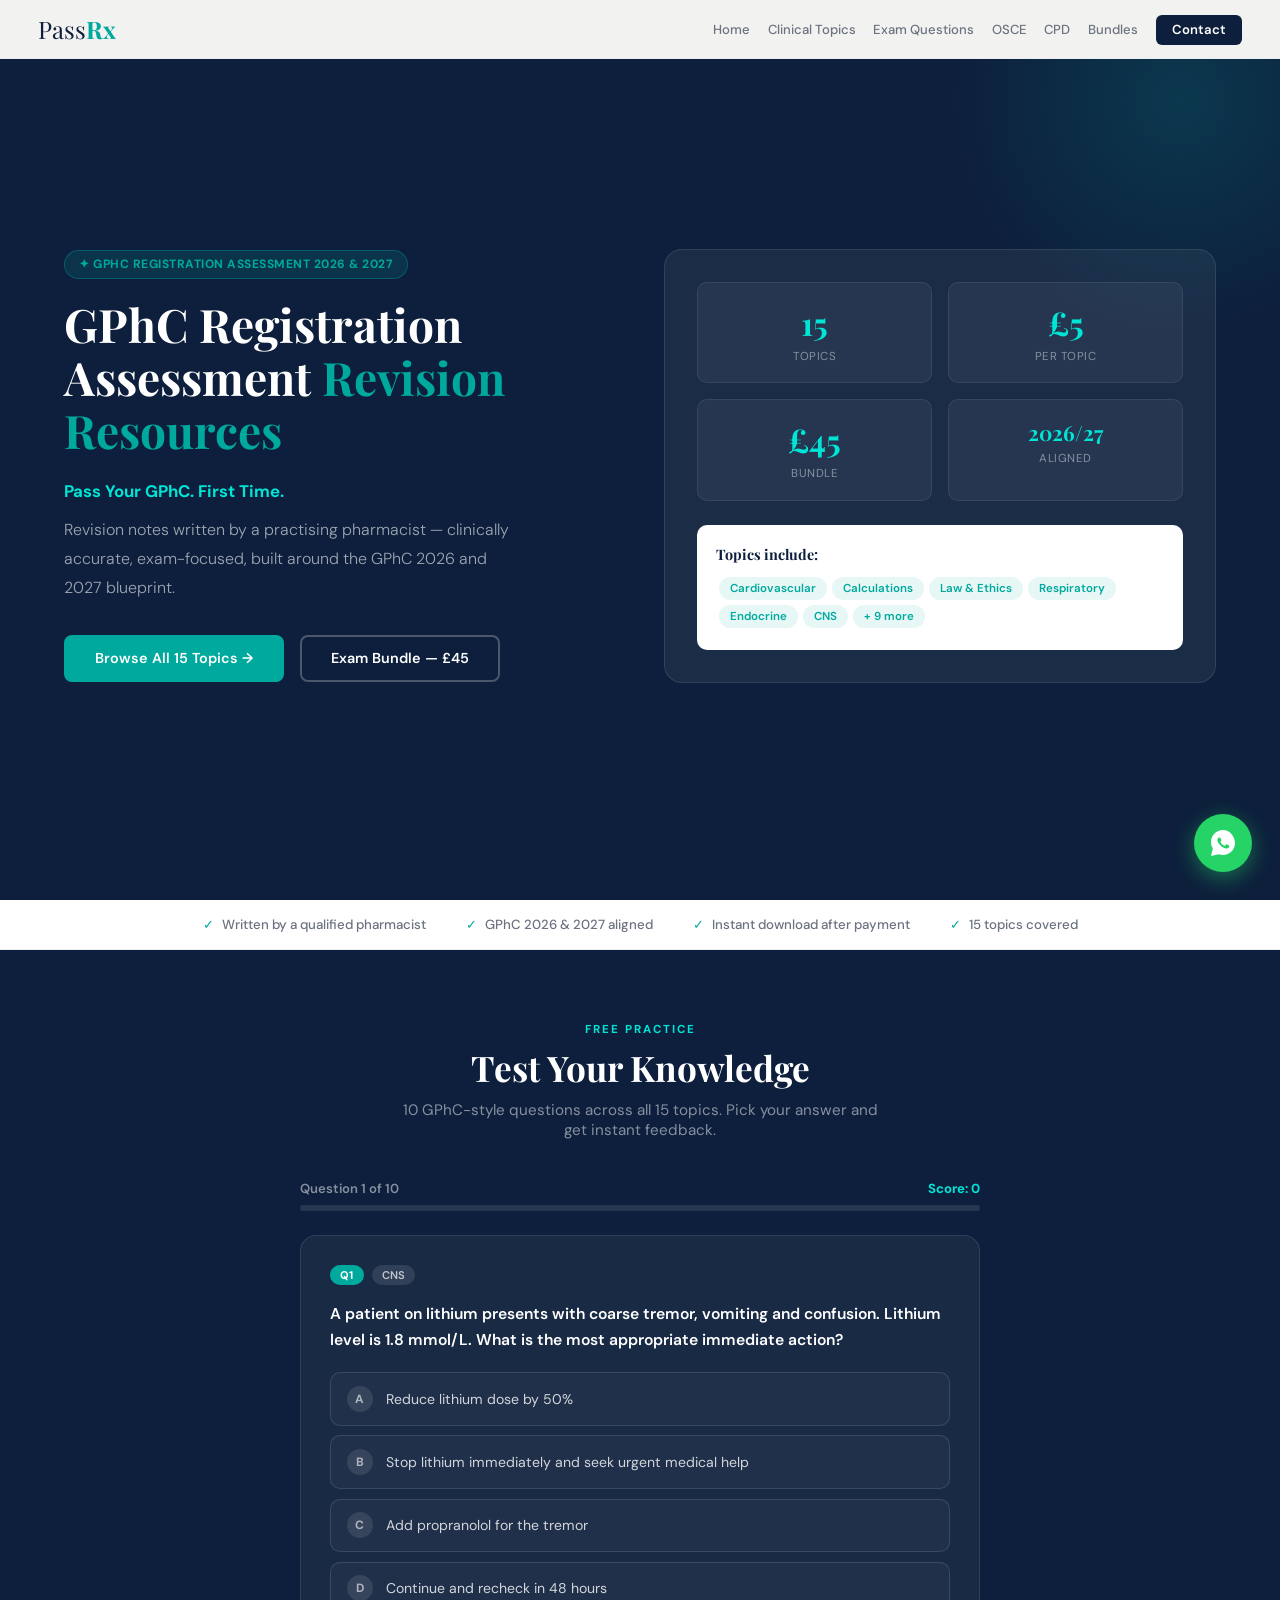
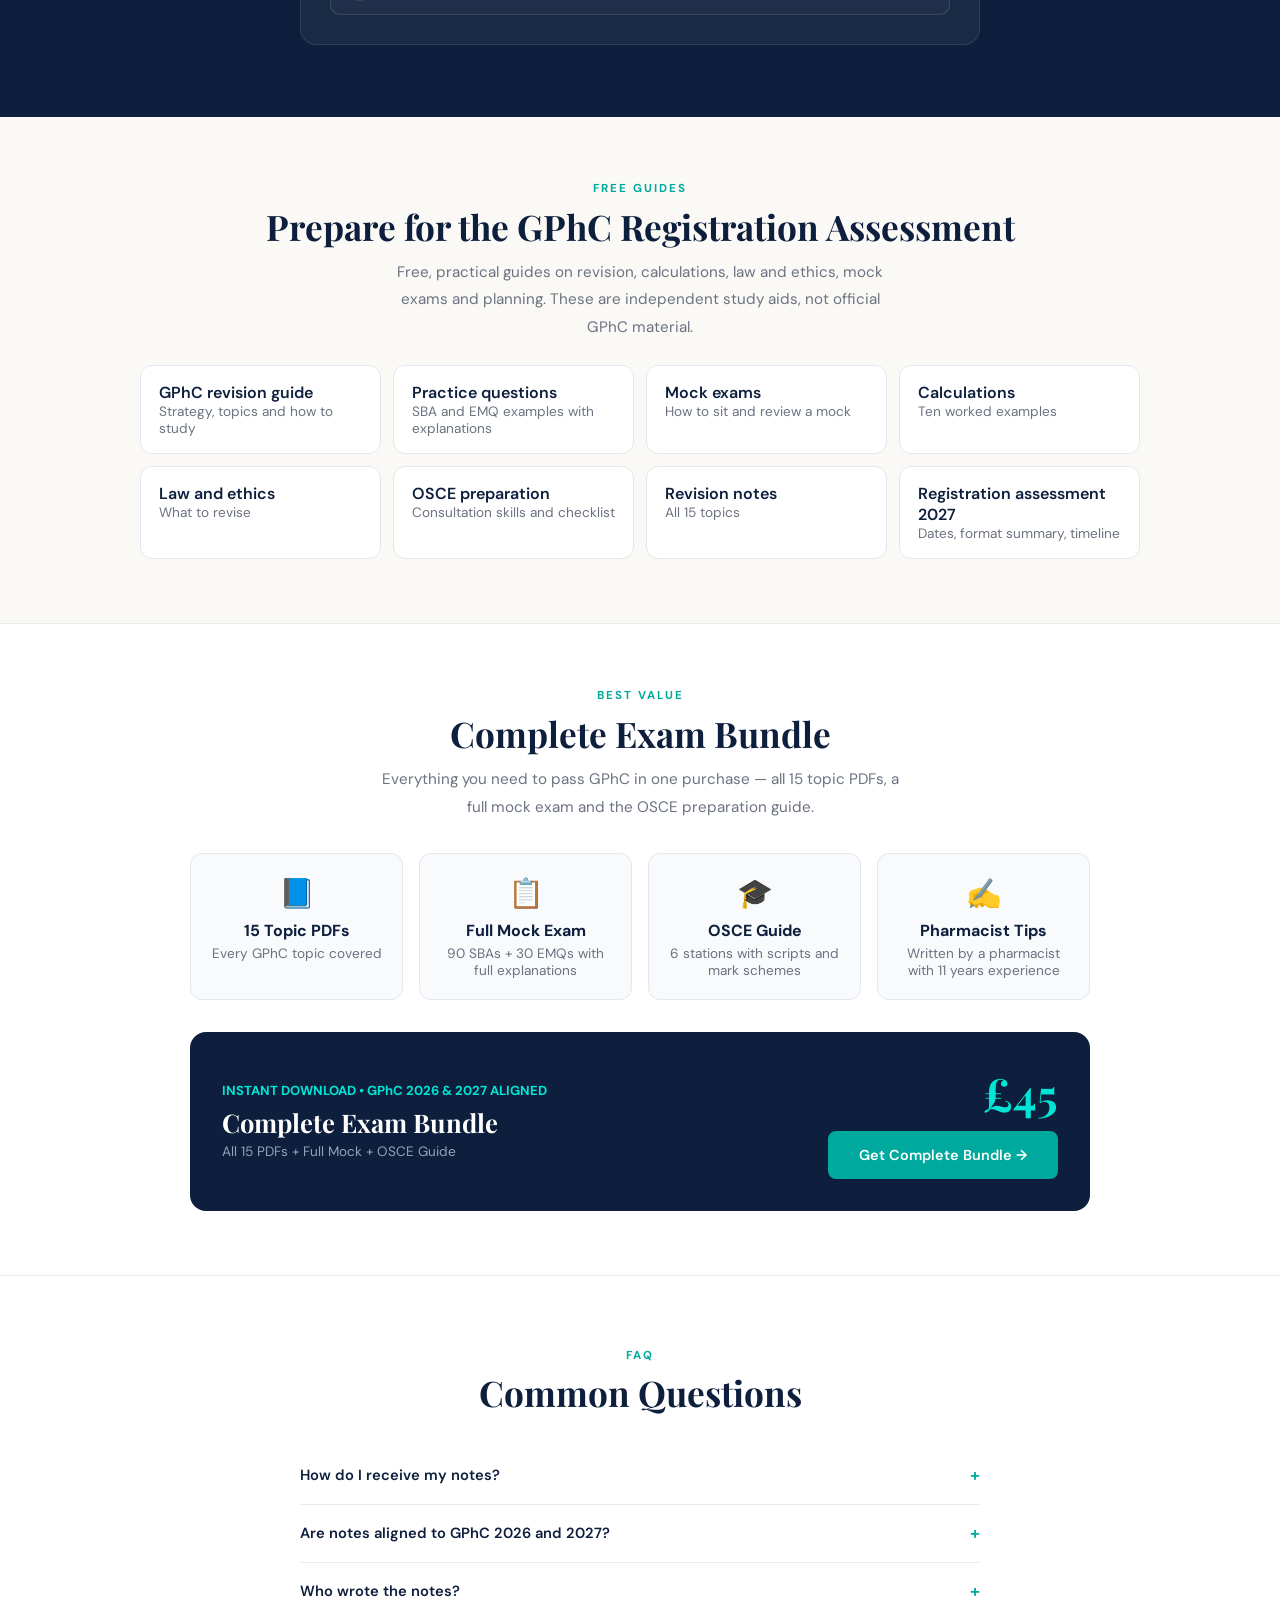
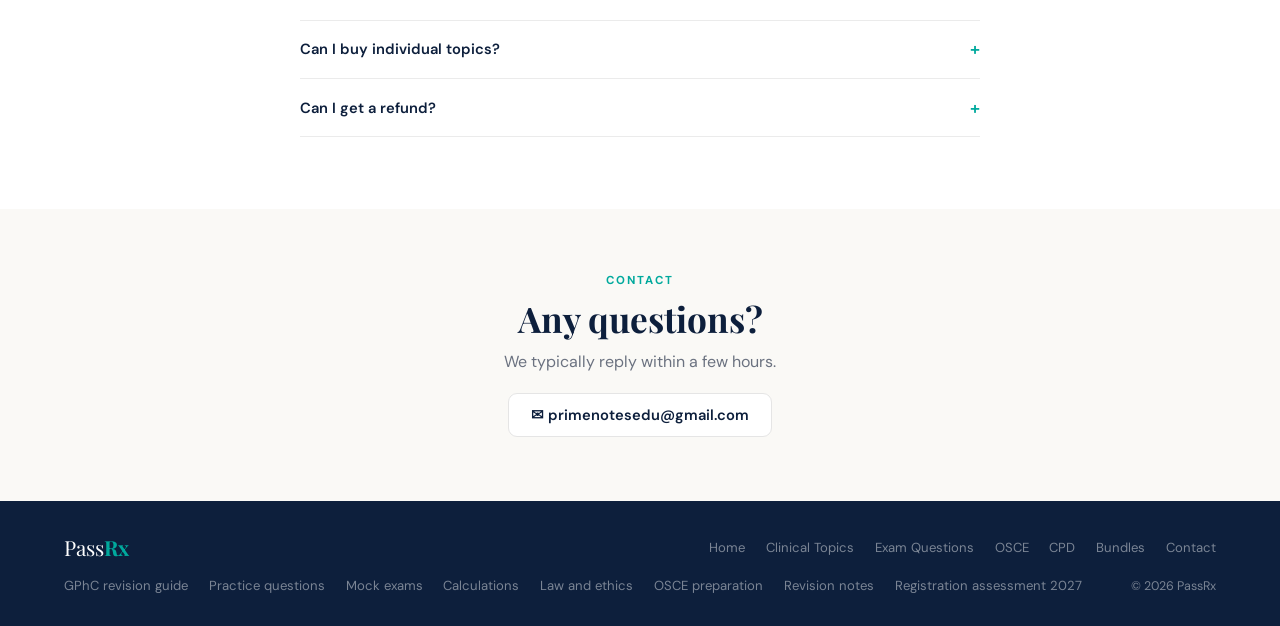
==== index.html @ 267e6a14 "Remove individual topics selector and dropdown from home page Co-Authored-By: Claude Sonnet 5.5 <nor" ====
<!DOCTYPE html>
<html lang="en-GB">
<head>
<meta charset="utf-8">
<meta name="viewport" content="width=device-width,initial-scale=1">
<title>GPhC Registration Assessment Revision | PassRx</title>
<meta name="description" content="GPhC registration assessment revision notes, mock exams and calculations by a practising pharmacist. 15 topics from £5, or the complete bundle for £45.">
<link rel="canonical" href="https://passrx.org/">
<meta name="robots" content="index,follow,max-snippet:-1,max-image-preview:large">
<meta name="theme-color" content="#0d1f3c">
<meta name="author" content="Kamini Chauhan, PassRx">
<meta property="og:title" content="GPhC Registration Assessment Revision | PassRx"><meta property="og:description" content="GPhC registration assessment revision notes, mock exams and calculations by a practising pharmacist. 15 topics from £5, or the complete bundle for £45.">
<meta property="og:url" content="https://passrx.org/"><meta property="og:type" content="website"><meta property="og:site_name" content="PassRx">
<meta name="twitter:card" content="summary">
<meta name="google-site-verification" content="06s3-P_x06TM_cE3E4MlsZkdroecAVtO560kys9CXNc" />
<script type="application/ld+json">{"@context": "https://schema.org", "@graph": [{"@type": "Organization", "@id": "https://passrx.org/#org", "name": "PassRx", "url": "https://passrx.org/", "email": "primenotesedu@gmail.com", "description": "Independent GPhC registration assessment revision resources written by a practising pharmacist."}, {"@type": "WebSite", "@id": "https://passrx.org/#website", "url": "https://passrx.org/", "name": "PassRx", "publisher": {"@id": "https://passrx.org/#org"}, "inLanguage": "en-GB"}, {"@type": "WebPage", "@id": "https://passrx.org/#webpage", "url": "https://passrx.org/", "name": "GPhC Registration Assessment Revision | PassRx", "description": "GPhC registration assessment revision notes, mock exams and calculations by a practising pharmacist. 15 topics from £5, or the complete bundle for £45.", "isPartOf": {"@id": "https://passrx.org/#website"}, "inLanguage": "en-GB", "dateModified": "2026-11-04"}, {"@type": "Product", "name": "PassRx Complete Exam Bundle", "description": "All 15 revision topic PDFs, a full mock examination and an OSCE preparation guide.", "brand": {"@type": "Brand", "name": "PassRx"}, "offers": {"@type": "Offer", "url": "https://primenotes.gumroad.com/l/exambundle", "priceCurrency": "GBP", "price": "45.00", "availability": "https://schema.org/InStock"}}]}</script>
<link rel="preconnect" href="https://fonts.googleapis.com"><link rel="preconnect" href="https://fonts.gstatic.com" crossorigin>
<script async src="https://www.googletagmanager.com/gtag/js?id=G-4N3YDHGF9C"></script>
<script>window.dataLayer=window.dataLayer||[];function gtag(){dataLayer.push(arguments);}gtag('js',new Date());gtag('config','G-4N3YDHGF9C');</script>
<link href="https://fonts.googleapis.com/css2?family=Playfair+Display:wght@700&family=DM+Sans:wght@300;400;600&display=swap" rel="stylesheet">
<style>
:root{--n:#0d1f3c;--t:#00a99d;--tb:#00e5d6;--tl:#e6f7f6;--c:#faf9f6;--m:#6b7280;--w:#fff;}
*{margin:0;padding:0;box-sizing:border-box;}
body{font-family:"DM Sans",sans-serif;background:var(--c);color:var(--n);overflow-x:hidden;}
nav{position:fixed;top:0;left:0;right:0;z-index:99;display:flex;align-items:center;justify-content:space-between;padding:.8rem 3%;background:rgba(250,249,246,.97);border-bottom:1px solid #eee;backdrop-filter:blur(10px);}
.logo{font-family:"Playfair Display",serif;font-size:1.5rem;color:var(--n);cursor:pointer;}.logo b{color:var(--t);}
.nav-links{display:flex;gap:1.1rem;list-style:none;}
.nav-links a{color:var(--m);font-size:.82rem;font-weight:500;cursor:pointer;transition:color .2s;}
.nav-links a:hover{color:var(--n);}
.nav-btn{background:var(--n);color:var(--w)!important;padding:.4rem 1rem;border-radius:6px;font-weight:600!important;}
.page{display:none;}.page.active{display:block;}
.hero{min-height:100vh;background:var(--n);display:grid;grid-template-columns:1fr 1fr;align-items:center;padding:6rem 5% 4rem;gap:3rem;position:relative;overflow:hidden;}
.hero::after{content:"";position:absolute;top:-150px;right:-150px;width:500px;height:500px;background:radial-gradient(circle,rgba(0,169,157,.18),transparent 65%);pointer-events:none;}
.badge{display:inline-block;background:rgba(0,169,157,.15);border:1px solid rgba(0,169,157,.35);color:var(--t);font-size:.75rem;font-weight:700;padding:.35rem .9rem;border-radius:100px;margin-bottom:1.2rem;letter-spacing:.5px;text-transform:uppercase;}
.hero h1{font-family:"Playfair Display",serif;font-size:clamp(2.4rem,4vw,3.6rem);color:var(--w);line-height:1.15;margin-bottom:1.2rem;}
.hero h1 i{font-style:normal;color:var(--t);}
.hero p{color:rgba(255,255,255,.6);font-size:1rem;line-height:1.8;margin-bottom:2rem;font-weight:300;max-width:460px;}
.btn{display:inline-block;background:var(--t);color:var(--w);padding:.8rem 1.8rem;border-radius:8px;font-weight:600;font-size:.9rem;border:2px solid var(--t);transition:all .2s;cursor:pointer;text-decoration:none;}
.btn:hover{background:transparent;color:var(--t);}
.btn-ghost{display:inline-block;background:transparent;color:var(--w);padding:.8rem 1.8rem;border-radius:8px;font-weight:600;font-size:.9rem;border:2px solid rgba(255,255,255,.25);margin-left:.8rem;transition:all .2s;cursor:pointer;text-decoration:none;}
.btn-ghost:hover{border-color:var(--w);background:rgba(255,255,255,.07);}
.hero-card{background:rgba(255,255,255,.06);border:1px solid rgba(255,255,255,.1);border-radius:18px;padding:2rem;}
.stats{display:grid;grid-template-columns:1fr 1fr;gap:1rem;margin-bottom:1.5rem;}
.stat{background:rgba(255,255,255,.05);border:1px solid rgba(255,255,255,.08);border-radius:10px;padding:1.1rem;text-align:center;}
.stat-n{font-family:"Playfair Display",serif;font-size:2rem;font-weight:700;color:var(--tb);display:block;}
.stat-l{color:rgba(255,255,255,.45);font-size:.72rem;text-transform:uppercase;letter-spacing:.5px;margin-top:.2rem;}
.preview{background:var(--w);border-radius:10px;padding:1.2rem;}
.preview-t{font-family:"Playfair Display",serif;font-size:.9rem;color:var(--n);margin-bottom:.7rem;font-weight:700;}
.chip{display:inline-block;background:var(--tl);color:var(--t);font-size:.72rem;font-weight:600;padding:.25rem .7rem;border-radius:100px;margin:.15rem;}
.trust{background:var(--w);border-bottom:1px solid #eee;padding:1rem 5%;display:flex;justify-content:center;gap:2.5rem;flex-wrap:wrap;}
.ti{display:flex;align-items:center;gap:.5rem;color:var(--m);font-size:.83rem;font-weight:500;}.ti span{color:var(--t);}
.section{padding:4rem 5%;border-bottom:1px solid #ebebeb;}
.section:nth-child(odd){background:var(--c);}
.section:nth-child(even){background:var(--w);}
.slbl{font-size:.72rem;font-weight:700;letter-spacing:2px;text-transform:uppercase;color:var(--t);margin-bottom:.6rem;}
.stitle{font-family:"Playfair Display",serif;font-size:clamp(1.6rem,3vw,2.2rem);font-weight:700;color:var(--n);margin-bottom:.7rem;line-height:1.2;}
.ssub{color:var(--m);font-size:.95rem;line-height:1.8;max-width:520px;margin-bottom:2rem;}
.pcard{background:var(--w);border:1px solid #e5e5e5;border-radius:14px;max-width:500px;transition:all .3s;}
.pcard:hover{transform:translateY(-4px);box-shadow:0 16px 40px rgba(0,0,0,.08);border-color:var(--t);}
.pcard-hd{background:linear-gradient(135deg,var(--n),#1a3560);padding:1.5rem;border-radius:14px 14px 0 0;}
.pcard-tag{display:inline-block;background:rgba(0,169,157,.25);color:var(--t);font-size:.68rem;font-weight:700;letter-spacing:1px;text-transform:uppercase;padding:.2rem .7rem;border-radius:100px;margin-bottom:.8rem;}
.pcard-hd h3{font-family:"Playfair Display",serif;font-size:1.15rem;color:var(--w);margin-bottom:.4rem;}
.pcard-hd p{color:rgba(255,255,255,.5);font-size:.82rem;line-height:1.5;}
.pcard-tags{padding:1rem 1.5rem;display:flex;gap:.3rem;flex-wrap:wrap;border-bottom:1px solid #f3f3f3;}
.itag{background:#f3f4f6;color:#374151;font-size:.7rem;padding:.2rem .6rem;border-radius:5px;}
.pcard-body{padding:1.3rem 1.5rem;}
.price{font-family:"Playfair Display",serif;font-size:1.9rem;font-weight:700;color:var(--n);margin-bottom:.9rem;}
.price span{font-size:.82rem;font-family:"DM Sans",sans-serif;color:var(--m);font-weight:400;}
.save{display:inline-block;background:var(--tl);color:var(--t);font-size:.74rem;font-weight:600;padding:.18rem .6rem;border-radius:5px;margin-left:.4rem;vertical-align:middle;}
.delivery{background:var(--tl);border:1px solid rgba(0,169,157,.3);border-radius:8px;padding:.8rem 1rem;margin-bottom:1rem;font-size:.8rem;color:#065f59;line-height:1.6;}
.delivery strong{color:#00a99d;}
.dw{position:relative;margin-bottom:10px;z-index:50;}
.dt{width:100%;padding:9px 12px;border:1.5px solid #d1d5db;border-radius:7px;font-size:.87rem;font-family:"DM Sans",sans-serif;background:var(--w);cursor:pointer;user-select:none;display:flex;align-items:center;justify-content:space-between;transition:border-color .2s;}
.dt:hover,.dt.open{border-color:var(--t);}
.dt.open{border-radius:7px 7px 0 0;border-bottom-color:transparent;}
.dl{flex:1;color:var(--m);white-space:nowrap;overflow:hidden;text-overflow:ellipsis;}
.dl.s{color:var(--n);font-weight:500;}
.dc{margin-left:6px;font-size:.6rem;color:var(--m);transition:transform .2s;}
.dt.open .dc{transform:rotate(180deg);}
.dp{display:none;position:absolute;top:100%;left:0;right:0;background:var(--w);border:1.5px solid var(--t);border-top:none;border-radius:0 0 9px 9px;max-height:280px;overflow-y:auto;box-shadow:0 8px 24px rgba(0,0,0,.1);}
.dp.open{display:block;}
.do{display:flex;align-items:center;gap:9px;padding:8px 12px;cursor:pointer;border-bottom:1px solid #f5f5f5;transition:background .12s;}
.do:last-child{border-bottom:none;}
.do:hover,.do.ck{background:var(--tl);}
.ocb{width:15px;height:15px;border-radius:3px;border:1.5px solid #d1d5db;background:white;display:flex;align-items:center;justify-content:center;flex-shrink:0;transition:all .15s;}
.do.ck .ocb{background:var(--t);border-color:var(--t);}
.otk{color:white;font-size:.6rem;font-weight:700;opacity:0;}
.do.ck .otk{opacity:1;}
.on{display:block;font-size:.82rem;font-weight:600;color:var(--n);}
.os{display:block;font-size:.68rem;color:var(--m);margin-top:1px;}
.os-box{background:#f9fafb;border:1px solid #e5e7eb;border-radius:7px;padding:9px 12px;margin-bottom:10px;display:none;}
.os-box.v{display:block;}
.os-hd{font-size:.68rem;font-weight:700;color:var(--m);text-transform:uppercase;letter-spacing:.5px;margin-bottom:7px;}
.or{display:flex;align-items:center;justify-content:space-between;padding:2px 0;font-size:.8rem;gap:5px;}
.orn{color:var(--n);flex:1;}.orp{color:var(--n);font-weight:600;flex-shrink:0;}
.orx{color:#d1d5db;cursor:pointer;font-size:.82rem;padding:0 2px;flex-shrink:0;transition:color .15s;}
.orx:hover{color:#e53e3e;}
.ot{display:flex;justify-content:space-between;padding-top:7px;margin-top:5px;border-top:1px solid #e5e7eb;font-size:.85rem;font-weight:700;color:var(--n);}
.bn{background:rgba(0,169,157,.1);border:1px solid rgba(0,169,157,.3);border-radius:5px;padding:5px 9px;font-size:.72rem;color:var(--t);font-weight:600;margin-top:7px;text-align:center;display:none;}
.co{width:100%;padding:.8rem;background:var(--t);color:white;border:none;border-radius:7px;font-size:.9rem;font-weight:700;cursor:pointer;font-family:"DM Sans",sans-serif;margin-top:3px;transition:all .2s;}
.co:hover:not(:disabled){background:#008f84;}
.co:disabled{background:#d1d5db;cursor:not-allowed;}
.faq{padding:4.5rem 5%;background:var(--w);}
.faq-list{max-width:680px;margin:0 auto;}
.fi{border-bottom:1px solid #ebebeb;}
.fq{display:flex;align-items:center;justify-content:space-between;padding:1.1rem 0;cursor:pointer;font-weight:600;color:var(--n);font-size:.92rem;gap:1rem;}
.fic{color:var(--t);font-size:1.1rem;transition:transform .2s;}
.fi.open .fic{transform:rotate(45deg);}
.fa{max-height:0;overflow:hidden;transition:max-height .3s;color:var(--m);font-size:.88rem;line-height:1.8;}
.fi.open .fa{max-height:200px;padding-bottom:1rem;}
.contact{padding:4rem 5%;background:var(--c);text-align:center;}
.eml{display:inline-flex;align-items:center;gap:.5rem;background:var(--w);border:1px solid #e5e5e5;border-radius:9px;padding:.7rem 1.4rem;font-weight:600;color:var(--n);font-size:.92rem;transition:all .2s;text-decoration:none;}
.eml:hover{border-color:var(--t);color:var(--t);}
footer{background:var(--n);color:rgba(255,255,255,.45);padding:2rem 5%;display:flex;align-items:center;justify-content:space-between;flex-wrap:wrap;gap:1rem;}
.fl{font-family:"Playfair Display",serif;font-size:1.3rem;color:white;}.fl b{color:var(--t);}
.flinks{display:flex;gap:1.3rem;flex-wrap:wrap;}
.flinks a{color:rgba(255,255,255,.45);font-size:.82rem;cursor:pointer;transition:color .2s;text-decoration:none;}
.flinks a:hover{color:white;}
.browse-hero{background:var(--n);padding:7rem 5% 2.5rem;text-align:center;}
.browse-hero h1,.browse-hero h2{font-family:"Playfair Display",serif;font-size:2.3rem;color:white;margin-bottom:.4rem;}
.browse-hero p{color:rgba(255,255,255,.5);}
.tgrid{display:grid;grid-template-columns:repeat(auto-fill,minmax(190px,1fr));gap:18px;padding:2rem 5% 3rem;background:var(--n);}
.tc{background:rgba(255,255,255,.04);border:1px solid rgba(255,255,255,.08);border-radius:14px;overflow:hidden;cursor:pointer;transition:all .25s;}
.tc:hover{transform:translateY(-5px);box-shadow:0 18px 36px rgba(0,0,0,.4);}
.tc-img{height:120px;display:flex;align-items:center;justify-content:center;}
.tc-img svg{width:70px;height:70px;filter:drop-shadow(0 3px 12px rgba(0,0,0,.4));}
.tc-info{padding:12px 14px;border-top:1px solid rgba(255,255,255,.06);background:rgba(255,255,255,.03);}
.tc-n{display:block;font-size:.6rem;color:var(--t);font-weight:700;letter-spacing:1.5px;text-transform:uppercase;margin-bottom:2px;}
.tc-t{font-size:.85rem;font-weight:600;color:rgba(255,255,255,.9);display:block;}
.tc-s{font-size:.68rem;color:rgba(255,255,255,.38);display:block;margin-top:1px;}
.tc-p{display:inline-block;background:var(--t);color:white;font-size:.68rem;font-weight:700;padding:.15rem .55rem;border-radius:5px;margin-top:5px;}
.bbar{margin:0 5% 3rem;background:rgba(255,255,255,.05);border:1px solid rgba(255,255,255,.1);border-radius:14px;padding:1.8rem;display:flex;align-items:center;justify-content:space-between;gap:1.5rem;flex-wrap:wrap;}
.bbar h3{font-family:"Playfair Display",serif;color:white;font-size:1.2rem;margin-bottom:.2rem;}
.bbar p{color:rgba(255,255,255,.45);font-size:.87rem;}
.qzc{background:rgba(255,255,255,.05);border:1px solid rgba(255,255,255,.1);border-radius:16px;padding:1.8rem;display:none;}
.qzc.qza{display:block;animation:qzf .35s ease;}
@keyframes qzf{from{opacity:0;transform:translateY(14px);}to{opacity:1;transform:translateY(0);}}
.qz-meta{display:flex;gap:.5rem;margin-bottom:1rem;}
.qz-num{background:var(--t);color:var(--w);font-size:.7rem;font-weight:700;padding:.2rem .65rem;border-radius:100px;}
.qz-top{background:rgba(255,255,255,.1);color:rgba(255,255,255,.7);font-size:.7rem;font-weight:600;padding:.2rem .65rem;border-radius:100px;}
.qz-q{font-size:.98rem;font-weight:600;color:var(--w);line-height:1.65;margin-bottom:1.2rem;}
.qz-opts{display:flex;flex-direction:column;gap:.6rem;}
.qz-o{display:flex;align-items:flex-start;gap:.8rem;padding:.8rem 1rem;border:1.5px solid rgba(255,255,255,.12);border-radius:10px;cursor:pointer;transition:all .2s;background:rgba(255,255,255,.03);}
.qz-o:hover:not(.qzd){border-color:var(--t);background:rgba(0,169,157,.1);}
.qz-l{width:26px;height:26px;border-radius:50%;background:rgba(255,255,255,.1);color:rgba(255,255,255,.6);font-size:.75rem;font-weight:700;display:flex;align-items:center;justify-content:center;flex-shrink:0;transition:all .2s;}
.qz-ot{font-size:.88rem;color:rgba(255,255,255,.8);line-height:1.5;padding-top:3px;}
.qz-o.qzs{border-color:var(--w);background:rgba(255,255,255,.08);}.qz-o.qzs .qz-l{background:var(--w);color:var(--n);}
.qz-o.qzcor{border-color:#34d399;background:rgba(5,150,105,.2);}.qz-o.qzcor .qz-l{background:#34d399;color:var(--n);}
.qz-o.qzwrg{border-color:#f87171;background:rgba(220,38,38,.2);}.qz-o.qzwrg .qz-l{background:#f87171;color:var(--w);}
.qz-o.qzshw{border-color:#34d399;background:rgba(5,150,105,.15);}.qz-o.qzshw .qz-l{background:#34d399;color:var(--n);}
.qz-o.qzd{cursor:default;}
.qzsub{width:100%;padding:.75rem;background:var(--t);color:var(--w);border:none;border-radius:9px;font-size:.9rem;font-weight:700;cursor:pointer;font-family:"DM Sans",sans-serif;margin-top:1rem;transition:all .2s;display:none;}
.qzsub.qzv{display:block;}.qzsub:hover{background:#008f84;}
.qzexp{margin-top:1rem;padding:1rem 1.1rem;border-radius:10px;display:none;animation:qzf .3s ease;}
.qzexp.qzec{background:rgba(5,150,105,.15);border-left:4px solid #34d399;}
.qzexp.qzew{background:rgba(220,38,38,.15);border-left:4px solid #f87171;}
.qzexh{display:flex;align-items:center;gap:.4rem;font-weight:700;font-size:.9rem;margin-bottom:.4rem;}
.qzext{font-size:.84rem;line-height:1.7;color:rgba(255,255,255,.8);}
.qzextp{margin-top:.5rem;font-size:.8rem;font-weight:600;color:var(--tb);}
.qznxt{width:100%;padding:.75rem;background:rgba(255,255,255,.1);color:var(--w);border:1.5px solid rgba(255,255,255,.2);border-radius:9px;font-size:.9rem;font-weight:700;cursor:pointer;font-family:"DM Sans",sans-serif;margin-top:.7rem;transition:all .2s;display:none;}
.qznxt.qzv{display:block;}.qznxt:hover{background:rgba(255,255,255,.15);}
.qzres{background:rgba(255,255,255,.05);border:1px solid rgba(255,255,255,.12);border-radius:16px;padding:2rem;text-align:center;display:none;animation:qzf .4s ease;}
.qzrsc{font-family:"Playfair Display",serif;font-size:3rem;font-weight:700;color:var(--tb);margin:.8rem 0 .2rem;}
.qzrsb{color:rgba(255,255,255,.5);font-size:.9rem;margin-bottom:1.2rem;}
.qzrcta{background:rgba(0,169,157,.15);border:1px solid rgba(0,169,157,.35);border-radius:12px;padding:1rem;margin:1rem 0;}
.qzrcta p{color:rgba(255,255,255,.7);font-size:.85rem;margin-bottom:.7rem;line-height:1.6;}
.qzrcta a{display:inline-block;background:var(--t);color:var(--w);padding:.6rem 1.4rem;border-radius:7px;font-weight:700;font-size:.85rem;text-decoration:none;}
.qzrty{width:100%;padding:.7rem;background:transparent;color:rgba(255,255,255,.5);border:1.5px solid rgba(255,255,255,.15);border-radius:9px;font-size:.85rem;font-weight:600;cursor:pointer;font-family:"DM Sans",sans-serif;margin-top:.5rem;transition:all .2s;}
.qzrty:hover{border-color:rgba(255,255,255,.35);color:var(--w);}
/* CPD Styles */
.cpd-card{background:#fff;border:2px solid #e2e8f0;border-radius:16px;overflow:hidden;}.cpd-card.featured{border-color:#b45309;}
.cpd-badge{background:#b45309;color:#fff;font-size:.72rem;font-weight:800;letter-spacing:.08em;padding:6px 16px;display:inline-block;}
.cpd-badge-soon{background:#64748b;}
.cpd-card-body{padding:22px;}
.cpd-card-body h3{font-family:"Playfair Display",serif;font-size:1.15rem;color:var(--n);margin:10px 0 8px;}
.cpd-desc{font-size:.88rem;color:#475569;line-height:1.7;margin-bottom:14px;}
.cpd-list{list-style:none;padding:0;margin:0 0 14px;}
.cpd-list li{font-size:.82rem;color:var(--n);padding:4px 0;border-bottom:1px solid #f1f5f9;}
.cpd-meta-row{display:flex;flex-wrap:wrap;gap:6px;margin:12px 0;}
.cpd-meta-tag{background:#f1f5f9;color:#475569;font-size:.75rem;padding:3px 10px;border-radius:20px;}
.cpd-footer{display:flex;align-items:center;gap:14px;margin:18px 0 6px;}
.cpd-price{font-family:"Playfair Display",serif;font-size:2rem;font-weight:700;color:#b45309;}
.btn-cpd{background:#b45309;color:#fff;padding:11px 22px;border-radius:50px;font-weight:700;font-size:.9rem;text-decoration:none;display:inline-block;transition:opacity .2s;}
.btn-cpd:hover{opacity:.85;}
.cpd-delivery{font-size:.78rem;color:#94a3b8;margin-top:6px;}
.cpd-soon-list{list-style:none;padding:0;margin:0 0 18px;}
.cpd-soon-list li{font-size:.85rem;color:#475569;padding:5px 0;border-bottom:1px solid #e2e8f0;}
.cpd-soon-list li::before{content:"◦ ";color:var(--t);font-weight:700;}
.btn-outline-cpd{border:2px solid var(--n);color:var(--n);background:transparent;padding:11px 22px;border-radius:50px;font-weight:700;font-size:.88rem;text-decoration:none;display:inline-block;transition:all .2s;}
.btn-outline-cpd:hover{background:var(--n);color:#fff;}
@media(max-width:720px){.hero{grid-template-columns:1fr;padding:5.5rem 5% 3rem;}.btn-ghost{margin-left:0;margin-top:.7rem;display:block;text-align:center;}.bbar{flex-direction:column;text-align:center;}.tgrid{grid-template-columns:repeat(auto-fill,minmax(145px,1fr));}.nav-links{gap:.6rem;}}
.whatsapp-float{position:fixed;bottom:28px;right:28px;z-index:9999;display:flex;align-items:center;gap:0;cursor:pointer;text-decoration:none;}
.whatsapp-float .wa-icon{width:58px;height:58px;background:#25D366;border-radius:50%;display:flex;align-items:center;justify-content:center;box-shadow:0 6px 22px rgba(37,211,102,.45);transition:transform .2s ease,box-shadow .2s ease;animation:wa-pulse 2.5s infinite;flex-shrink:0;}
.whatsapp-float:hover .wa-icon{transform:scale(1.1);box-shadow:0 8px 28px rgba(37,211,102,.55);}
.whatsapp-float .wa-icon svg{width:32px;height:32px;}
@keyframes wa-pulse{0%{box-shadow:0 0 0 0 rgba(37,211,102,.55);}70%{box-shadow:0 0 0 14px rgba(37,211,102,0);}100%{box-shadow:0 0 0 0 rgba(37,211,102,0);}}
.hero h1{font-size:clamp(2rem,3.6vw,3.1rem)!important;}.nav-links a[href],.flinks a[href]{cursor:pointer;text-decoration:none}.gd{display:grid;grid-template-columns:repeat(auto-fill,minmax(240px,1fr));gap:12px;max-width:1000px;margin:1.5rem auto 0}.gd a{display:block;background:#fff;border:1.5px solid #e2e8f0;border-radius:12px;padding:1rem 1.1rem;text-decoration:none;color:var(--n);font-weight:600}.gd a span{display:block;font-weight:400;font-size:.85rem;color:var(--m)}.gd a:hover{border-color:var(--t)}
</style>
</head>
<body>

<!-- ══ HOME PAGE ══════════════════════════════════════════════ -->
<div id="home" class="page active">
<nav>
  <div class="logo" onclick="go('home')">Pass<b>Rx</b></div>
  <ul class="nav-links">
    <li><a href="/" onclick="go('home');return false;">Home</a></li>
    <li><a href="/#topics" onclick="go('topics');return false;">Clinical Topics</a></li>
    <li><a href="/#exams" onclick="go('exams');return false;">Exam Questions</a></li>
    <li><a href="/#osce" onclick="go('osce');return false;">OSCE</a></li>
    <li><a href="/#cpd" onclick="go('cpd');return false;">CPD</a></li>
    <li><a href="/#bundles" onclick="go('bundles');return false;">Bundles</a></li>
    <li><a href="mailto:primenotesedu@gmail.com" class="nav-btn">Contact</a></li>
  </ul>
</nav>
<section class="hero">
  <div>
    <div class="badge">&#10022; GPhC Registration Assessment 2026 &amp; 2027</div>
    <h1>GPhC Registration Assessment <i>Revision Resources</i></h1>
    <p style="color:var(--tb);font-weight:700;font-size:1.05rem;margin-bottom:.6rem;">Pass Your GPhC. First Time.</p>
    <p>Revision notes written by a practising pharmacist &mdash; clinically accurate, exam-focused, built around the GPhC 2026 and 2027 blueprint.</p>
    <a class="btn" href="/#topics" onclick="go('topics');return false;">Browse All 15 Topics &rarr;</a>
    <a class="btn-ghost" href="https://primenotes.gumroad.com/l/exambundle" target="_blank" rel="noopener">Exam Bundle &mdash; &pound;45</a>
  </div>
  <div class="hero-card">
    <div class="stats">
      <div class="stat"><span class="stat-n">15</span><span class="stat-l">Topics</span></div>
      <div class="stat"><span class="stat-n">&pound;5</span><span class="stat-l">Per Topic</span></div>
      <div class="stat"><span class="stat-n">&pound;45</span><span class="stat-l">Bundle</span></div>
      <div class="stat"><span class="stat-n" style="font-size:1.3rem;">2026/27</span><span class="stat-l">Aligned</span></div>
    </div>
    <div class="preview">
      <div class="preview-t">Topics include:</div>
      <span class="chip">Cardiovascular</span><span class="chip">Calculations</span><span class="chip">Law &amp; Ethics</span><span class="chip">Respiratory</span><span class="chip">Endocrine</span><span class="chip">CNS</span><span class="chip">+ 9 more</span>
    </div>
  </div>
</section>

<div class="trust">
  <div class="ti"><span>&#10003;</span> Written by a qualified pharmacist</div>
  <div class="ti"><span>&#10003;</span> GPhC 2026 &amp; 2027 aligned</div>
  <div class="ti"><span>&#10003;</span> Instant download after payment</div>
  <div class="ti"><span>&#10003;</span> 15 topics covered</div>
</div>

<!-- FREE QUIZ -->
<section style="background:var(--n);padding:4.5rem 5%;" id="quiz-section">
  <div style="text-align:center;margin-bottom:2.5rem;">
    <div class="slbl" style="color:var(--tb);">Free Practice</div>
    <div class="stitle" style="color:var(--w);">Test Your Knowledge</div>
    <p style="color:rgba(255,255,255,0.5);font-size:.95rem;max-width:480px;margin:.5rem auto 0;">10 GPhC-style questions across all 15 topics. Pick your answer and get instant feedback.</p>
    <p id="qz-attempts" style="color:rgba(255,255,255,0.25);font-size:.75rem;margin-top:.5rem;"></p>
  </div>
  <div style="max-width:680px;margin:0 auto 1.5rem;">
    <div style="display:flex;justify-content:space-between;margin-bottom:.5rem;">
      <span id="qz-label" style="font-size:.82rem;font-weight:600;color:rgba(255,255,255,.5);">Question 1 of 10</span>
      <span id="qz-score" style="font-size:.82rem;font-weight:700;color:var(--tb);">Score: 0</span>
    </div>
    <div style="height:6px;background:rgba(255,255,255,.1);border-radius:100px;overflow:hidden;">
      <div id="qz-fill" style="height:100%;background:linear-gradient(90deg,var(--t),var(--tb));border-radius:100px;width:0%;transition:width .4s;"></div>
    </div>
  </div>
  <div id="qz-main" style="max-width:680px;margin:0 auto;"></div>
</section>

<!-- SEO GUIDES -->
<section class="section" style="background:var(--c);">
  <div style="max-width:1000px;margin:0 auto;text-align:center;">
    <div class="slbl">Free guides</div>
    <h2 class="stitle" style="margin-bottom:.7rem;">Prepare for the GPhC Registration Assessment</h2>
    <p class="ssub" style="margin:0 auto;">Free, practical guides on revision, calculations, law and ethics, mock exams and planning. These are independent study aids, not official GPhC material.</p>
  </div>
  <div class="gd"><a href="/gphc-registration-assessment-revision/">GPhC revision guide<span>Strategy, topics and how to study</span></a><a href="/gphc-registration-assessment-questions/">Practice questions<span>SBA and EMQ examples with explanations</span></a><a href="/gphc-mock-exam/">Mock exams<span>How to sit and review a mock</span></a><a href="/gphc-calculations/">Calculations<span>Ten worked examples</span></a><a href="/gphc-law-and-ethics/">Law and ethics<span>What to revise</span></a><a href="/gphc-osce/">OSCE preparation<span>Consultation skills and checklist</span></a><a href="/gphc-revision-notes/">Revision notes<span>All 15 topics</span></a><a href="/gphc-registration-assessment-2027/">Registration assessment 2027<span>Dates, format summary, timeline</span></a></div>
</section>
<!-- COMPLETE BUNDLE CTA -->
<section class="section" style="background:var(--w);">
  <div style="max-width:900px;margin:0 auto;">
    <div style="text-align:center;margin-bottom:2rem;">
      <div class="slbl">Best Value</div>
      <div class="stitle">Complete Exam Bundle</div>
      <p class="ssub" style="margin:0 auto 2rem;">Everything you need to pass GPhC in one purchase &mdash; all 15 topic PDFs, a full mock exam and the OSCE preparation guide.</p>
    </div>
    <div style="display:grid;grid-template-columns:repeat(auto-fit,minmax(200px,1fr));gap:16px;margin-bottom:2rem;">
      <div style="background:#f8fafc;border:1.5px solid #e2e8f0;border-radius:12px;padding:20px;text-align:center;">
        <div style="font-size:1.8rem;margin-bottom:8px;">&#128216;</div>
        <div style="font-weight:700;color:var(--n);margin-bottom:4px;">15 Topic PDFs</div>
        <div style="color:var(--m);font-size:.85rem;">Every GPhC topic covered</div>
      </div>
      <div style="background:#f8fafc;border:1.5px solid #e2e8f0;border-radius:12px;padding:20px;text-align:center;">
        <div style="font-size:1.8rem;margin-bottom:8px;">&#128203;</div>
        <div style="font-weight:700;color:var(--n);margin-bottom:4px;">Full Mock Exam</div>
        <div style="color:var(--m);font-size:.85rem;">90 SBAs + 30 EMQs with full explanations</div>
      </div>
      <div style="background:#f8fafc;border:1.5px solid #e2e8f0;border-radius:12px;padding:20px;text-align:center;">
        <div style="font-size:1.8rem;margin-bottom:8px;">&#127891;</div>
        <div style="font-weight:700;color:var(--n);margin-bottom:4px;">OSCE Guide</div>
        <div style="color:var(--m);font-size:.85rem;">6 stations with scripts and mark schemes</div>
      </div>
      <div style="background:#f8fafc;border:1.5px solid #e2e8f0;border-radius:12px;padding:20px;text-align:center;">
        <div style="font-size:1.8rem;margin-bottom:8px;">&#9997;</div>
        <div style="font-weight:700;color:var(--n);margin-bottom:4px;">Pharmacist Tips</div>
        <div style="color:var(--m);font-size:.85rem;">Written by a pharmacist with 11 years experience</div>
      </div>
    </div>
    <div style="background:var(--n);border-radius:16px;padding:32px;display:flex;align-items:center;justify-content:space-between;flex-wrap:wrap;gap:20px;">
      <div>
        <div style="color:var(--tb);font-size:.82rem;font-weight:700;margin-bottom:6px;">INSTANT DOWNLOAD &bull; GPhC 2026 &amp; 2027 ALIGNED</div>
        <div style="font-family:'Playfair Display',serif;font-size:1.6rem;color:#fff;font-weight:700;">Complete Exam Bundle</div>
        <div style="color:#94a3b8;font-size:.85rem;margin-top:4px;">All 15 PDFs + Full Mock + OSCE Guide</div>
      </div>
      <div style="text-align:right;">
        <div style="font-family:'Playfair Display',serif;font-size:2.8rem;font-weight:700;color:var(--tb);">&pound;45</div>
        <a href="https://primenotes.gumroad.com/l/exambundle" target="_blank" rel="noopener" class="btn" style="margin-top:8px;">Get Complete Bundle &rarr;</a>
      </div>
    </div>
  </div>
</section>

<section class="faq">
  <div style="text-align:center;margin-bottom:2rem;"><div class="slbl">FAQ</div><div class="stitle">Common Questions</div></div>
  <div class="faq-list">
    <div class="fi"><div class="fq" onclick="faq(this)">How do I receive my notes? <span class="fic">+</span></div><div class="fa">Your PDF is available for instant download immediately after payment &mdash; no waiting, no emails needed.</div></div>
    <div class="fi"><div class="fq" onclick="faq(this)">Are notes aligned to GPhC 2026 and 2027? <span class="fic">+</span></div><div class="fa">Yes &mdash; all 15 topics are cross-referenced against the GPhC 2026 and 2027 blueprints, NICE guidelines, and the BNF.</div></div>
    <div class="fi"><div class="fq" onclick="faq(this)">Who wrote the notes? <span class="fic">+</span></div><div class="fa">Kamini Chauhan, a qualified community pharmacist with 11 years of clinical experience.</div></div>
    <div class="fi"><div class="fq" onclick="faq(this)">Can I buy individual topics? <span class="fic">+</span></div><div class="fa">Yes &mdash; each topic is &pound;5 on the Clinical Topics page. The Complete Bundle at &pound;45 includes all 15 topics, the full mock exam and the OSCE guide.</div></div>
    <div class="fi"><div class="fq" onclick="faq(this)">Can I get a refund? <span class="fic">+</span></div><div class="fa">As these are digital products, refunds cannot be offered once PDFs have been delivered. Contact primenotesedu@gmail.com with any concerns.</div></div>
  </div>
</section>

<section class="contact">
  <div class="slbl">Contact</div>
  <div class="stitle" style="margin-bottom:.7rem;">Any questions?</div>
  <p style="color:var(--m);margin-bottom:1.3rem;">We typically reply within a few hours.</p>
  <a href="mailto:primenotesedu@gmail.com" class="eml">&#9993; primenotesedu@gmail.com</a>
</section>
<footer>
  <div class="fl">Pass<b>Rx</b></div>
  <div class="flinks">
    <a href="/" onclick="go('home');return false;">Home</a>
    <a href="/#topics" onclick="go('topics');return false;">Clinical Topics</a>
    <a href="/#exams" onclick="go('exams');return false;">Exam Questions</a>
    <a href="/#osce" onclick="go('osce');return false;">OSCE</a>
    <a href="/#cpd" onclick="go('cpd');return false;">CPD</a>
    <a href="/#bundles" onclick="go('bundles');return false;">Bundles</a>
    <a href="mailto:primenotesedu@gmail.com">Contact</a>
  </div>
  <div class="flinks" aria-label="Guides"><a href="/gphc-registration-assessment-revision/">GPhC revision guide</a><a href="/gphc-registration-assessment-questions/">Practice questions</a><a href="/gphc-mock-exam/">Mock exams</a><a href="/gphc-calculations/">Calculations</a><a href="/gphc-law-and-ethics/">Law and ethics</a><a href="/gphc-osce/">OSCE preparation</a><a href="/gphc-revision-notes/">Revision notes</a><a href="/gphc-registration-assessment-2027/">Registration assessment 2027</a></div>
  <div style="font-size:.78rem;">&copy; 2026 PassRx</div>
</footer>
</div>

<!-- ══ CLINICAL TOPICS PAGE ══════════════════════════════════ -->
<div id="topics" class="page">
<nav style="background:rgba(13,31,60,.97);border-bottom:1px solid rgba(255,255,255,.08);">
  <div class="logo" onclick="go('home')" style="color:white;">Pass<b>Rx</b></div>
  <ul class="nav-links">
    <li><a href="/" onclick="go('home');return false;" style="color:rgba(255,255,255,.6);">Home</a></li>
    <li><a href="/#topics" onclick="go('topics');return false;" style="color:rgba(255,255,255,.6);">Clinical Topics</a></li>
    <li><a href="/#exams" onclick="go('exams');return false;" style="color:rgba(255,255,255,.6);">Exam Questions</a></li>
    <li><a href="/#osce" onclick="go('osce');return false;" style="color:rgba(255,255,255,.6);">OSCE</a></li>
    <li><a href="/#cpd" onclick="go('cpd');return false;" style="color:rgba(255,255,255,.6);">CPD</a></li>
    <li><a href="/#bundles" onclick="go('bundles');return false;" style="color:rgba(255,255,255,.6);">Bundles</a></li>
    <li><a href="mailto:primenotesedu@gmail.com" class="nav-btn">Contact</a></li>
  </ul>
</nav>
<div class="browse-hero"><div class="slbl" style="display:block;">Clinical Topics</div><h2>All 15 GPhC Topics</h2><p>Click any topic to purchase for &pound;5, or get all 15 in the Complete Bundle for &pound;45.</p></div>
<div class="tgrid" id="tgrid"></div>
<div class="bbar"><div><h3>Get all 15 topics &mdash; Complete Bundle &pound;45</h3><p>Includes all 15 PDFs, full mock exam and OSCE guide.</p></div><a href="https://primenotes.gumroad.com/l/exambundle" target="_blank" rel="noopener" class="btn">Get Bundle &mdash; &pound;45 &rarr;</a></div>
<footer style="background:rgba(255,255,255,.04);border-top:1px solid rgba(255,255,255,.08);color:rgba(255,255,255,.4);padding:1.8rem 5%;display:flex;align-items:center;justify-content:space-between;flex-wrap:wrap;gap:1rem;">
  <div class="fl">Pass<b>Rx</b></div>
  <div class="flinks"><a href="/" onclick="go('home');return false;">Home</a><a href="mailto:primenotesedu@gmail.com">Contact</a></div>
  <div class="flinks" aria-label="Guides"><a href="/gphc-registration-assessment-revision/">GPhC revision guide</a><a href="/gphc-registration-assessment-questions/">Practice questions</a><a href="/gphc-mock-exam/">Mock exams</a><a href="/gphc-calculations/">Calculations</a><a href="/gphc-law-and-ethics/">Law and ethics</a><a href="/gphc-osce/">OSCE preparation</a><a href="/gphc-revision-notes/">Revision notes</a><a href="/gphc-registration-assessment-2027/">Registration assessment 2027</a></div>
  <div style="font-size:.78rem;">&copy; 2026 PassRx</div>
</footer>
</div>

<!-- ══ EXAM QUESTIONS PAGE ═══════════════════════════════════ -->
<div id="exams" class="page">
<nav>
  <div class="logo" onclick="go('home')">Pass<b>Rx</b></div>
  <ul class="nav-links">
    <li><a href="/" onclick="go('home');return false;">Home</a></li>
    <li><a href="/#topics" onclick="go('topics');return false;">Clinical Topics</a></li>
    <li><a href="/#exams" onclick="go('exams');return false;" style="color:var(--n);font-weight:600;">Exam Questions</a></li>
    <li><a href="/#osce" onclick="go('osce');return false;">OSCE</a></li>
    <li><a href="/#cpd" onclick="go('cpd');return false;">CPD</a></li>
    <li><a href="/#bundles" onclick="go('bundles');return false;">Bundles</a></li>
    <li><a href="mailto:primenotesedu@gmail.com" class="nav-btn">Contact</a></li>
  </ul>
</nav>
<div style="background:var(--n);padding:7rem 5% 3rem;">
  <div class="badge">Exam Practice</div>
  <h2 style="font-family:'Playfair Display',serif;font-size:clamp(2rem,4vw,3rem);color:white;margin-bottom:.8rem;">Mock Exam Papers</h2>
  <p style="color:rgba(255,255,255,.55);max-width:480px;line-height:1.8;">GPhC 2026 &amp; 2027 format mock papers written by a qualified pharmacist. Full answers and explanations included.</p>
</div>
<div style="padding:3rem 5%;background:#f8fafc;">
  <div style="display:grid;grid-template-columns:repeat(auto-fill,minmax(280px,1fr));gap:1.5rem;">

    <div class="pcard" style="max-width:100%;">
      <div class="pcard-hd"><div class="pcard-tag">Mock Exam</div><h3>Mini Mock Examination</h3><p>30 SBA questions + 10 EMQs across all 15 topics.</p></div>
      <div class="pcard-tags"><span class="itag">30 SBAs</span><span class="itag">10 EMQs</span><span class="itag">All 15 topics</span><span class="itag">Answers at back</span></div>
      <div class="pcard-body">
        <div class="price">&pound;5 <span>mini mock</span></div>
        <div class="delivery"><strong>Delivery:</strong> Instant download after payment.</div>
        <a href="https://primenotes.gumroad.com/l/minimock" target="_blank" rel="noopener" class="btn" style="display:block;text-align:center;width:100%;padding:.8rem;">Get Mini Mock &mdash; &pound;5 &rarr;</a>
      </div>
    </div>

    <div class="pcard" style="max-width:100%;">
      <div class="pcard-hd"><div class="pcard-tag">Mock Exam</div><h3>Full Mock Examination</h3><p>90 SBA questions + 30 EMQs &mdash; full GPhC format paper.</p></div>
      <div class="pcard-tags"><span class="itag">90 SBAs</span><span class="itag">30 EMQs</span><span class="itag">All 15 topics</span><span class="itag">Full explanations</span></div>
      <div class="pcard-body">
        <div class="price">&pound;12 <span>full mock</span></div>
        <div class="delivery"><strong>Delivery:</strong> Instant download after payment.</div>
        <a href="https://primenotes.gumroad.com/l/fullmock" target="_blank" rel="noopener" class="btn" style="display:block;text-align:center;width:100%;padding:.8rem;">Get Full Mock &mdash; &pound;12 &rarr;</a>
      </div>
    </div>

    <div class="pcard" style="max-width:100%;">
      <div class="pcard-hd"><div class="pcard-tag">Calculations</div><h3>Calculations Notes + 30 Questions</h3><p>Comprehensive calculations notes with 30 practice questions.</p></div>
      <div class="pcard-tags"><span class="itag">Calculations notes</span><span class="itag">30 practice questions</span><span class="itag">Worked answers</span></div>
      <div class="pcard-body">
        <div class="price">&pound;5 <span>notes + questions</span></div>
        <div class="delivery"><strong>Delivery:</strong> Instant download after payment.</div>
        <a href="https://primenotes.gumroad.com/l/pharmacycalculations" target="_blank" rel="noopener" class="btn" style="display:block;text-align:center;width:100%;padding:.8rem;">Get Calculations Pack &mdash; &pound;5 &rarr;</a>
      </div>
    </div>

  </div>

  <div style="background:var(--n);border-radius:16px;padding:28px 32px;margin-top:2rem;display:flex;align-items:center;justify-content:space-between;flex-wrap:wrap;gap:20px;">
    <div>
      <div style="color:var(--tb);font-size:.82rem;font-weight:700;margin-bottom:6px;">BEST VALUE</div>
      <div style="font-family:'Playfair Display',serif;font-size:1.4rem;color:#fff;font-weight:700;">Full mock included in Complete Bundle</div>
      <div style="color:#94a3b8;font-size:.85rem;margin-top:4px;">All 15 PDFs + Full Mock + OSCE &bull; &pound;45</div>
    </div>
    <a href="https://primenotes.gumroad.com/l/exambundle" target="_blank" rel="noopener" class="btn">Get Complete Bundle &rarr;</a>
  </div>
</div>
<footer>
  <div class="fl">Pass<b>Rx</b></div>
  <div class="flinks">
    <a href="/" onclick="go('home');return false;">Home</a>
    <a href="/#topics" onclick="go('topics');return false;">Clinical Topics</a>
    <a href="/#exams" onclick="go('exams');return false;">Exam Questions</a>
    <a href="/#osce" onclick="go('osce');return false;">OSCE</a>
    <a href="/#cpd" onclick="go('cpd');return false;">CPD</a>
    <a href="/#bundles" onclick="go('bundles');return false;">Bundles</a>
    <a href="mailto:primenotesedu@gmail.com">Contact</a>
  </div>
  <div class="flinks" aria-label="Guides"><a href="/gphc-registration-assessment-revision/">GPhC revision guide</a><a href="/gphc-registration-assessment-questions/">Practice questions</a><a href="/gphc-mock-exam/">Mock exams</a><a href="/gphc-calculations/">Calculations</a><a href="/gphc-law-and-ethics/">Law and ethics</a><a href="/gphc-osce/">OSCE preparation</a><a href="/gphc-revision-notes/">Revision notes</a><a href="/gphc-registration-assessment-2027/">Registration assessment 2027</a></div>
  <div style="font-size:.78rem;">&copy; 2026 PassRx</div>
</footer>
</div>

<!-- ══ OSCE PAGE ══════════════════════════════════════════════ -->
<div id="osce" class="page">
<nav>
  <div class="logo" onclick="go('home')">Pass<b>Rx</b></div>
  <ul class="nav-links">
    <li><a href="/" onclick="go('home');return false;">Home</a></li>
    <li><a href="/#topics" onclick="go('topics');return false;">Clinical Topics</a></li>
    <li><a href="/#exams" onclick="go('exams');return false;">Exam Questions</a></li>
    <li><a href="/#osce" onclick="go('osce');return false;">OSCE</a></li>
    <li><a href="/#cpd" onclick="go('cpd');return false;">CPD</a></li>
    <li><a href="/#bundles" onclick="go('bundles');return false;">Bundles</a></li>
    <li><a href="mailto:primenotesedu@gmail.com" class="nav-btn">Contact</a></li>
  </ul>
</nav>
<div style="background:var(--n);padding:7rem 5% 3rem;">
  <div class="badge">OSCE Preparation</div>
  <h2 style="font-family:'Playfair Display',serif;font-size:clamp(2rem,4vw,3rem);color:white;margin-bottom:.8rem;">OSCE Preparation Guide</h2>
  <p style="color:rgba(255,255,255,.55);max-width:520px;line-height:1.8;">The only pharmacy OSCE guide with full station scripts, examiner mark schemes and common mistakes &mdash; verified against NICE guidelines and GPhC 2026 framework.</p>
</div>
<div style="padding:3rem 5%;background:#f8fafc;">
  <div style="display:grid;grid-template-columns:repeat(auto-fit,minmax(220px,1fr));gap:18px;margin-bottom:2rem;">
    <div style="background:#fff;border-radius:14px;padding:22px;border:1.5px solid #e2e8f0;">
      <div style="font-size:1.8rem;margin-bottom:8px;">&#128680;</div>
      <div style="font-weight:700;color:var(--n);margin-bottom:5px;">Clinical Emergencies</div>
      <div style="color:#64748b;font-size:.88rem;">Anaphylaxis &amp; hypoglycaemia &mdash; full scripts and drug doses</div>
    </div>
    <div style="background:#fff;border-radius:14px;padding:22px;border:1.5px solid #e2e8f0;">
      <div style="font-size:1.8rem;margin-bottom:8px;">&#128172;</div>
      <div style="font-weight:700;color:var(--n);margin-bottom:5px;">Counselling Stations</div>
      <div style="color:#64748b;font-size:.88rem;">Methotrexate &amp; warfarin &mdash; ICE, key points, mark schemes</div>
    </div>
    <div style="background:#fff;border-radius:14px;padding:22px;border:1.5px solid #e2e8f0;">
      <div style="font-size:1.8rem;margin-bottom:8px;">&#128269;</div>
      <div style="font-weight:700;color:var(--n);margin-bottom:5px;">Clinical Review</div>
      <div style="color:#64748b;font-size:.88rem;">Prescribing errors &amp; drug interactions &mdash; identify and act</div>
    </div>
    <div style="background:#fff;border-radius:14px;padding:22px;border:1.5px solid #e2e8f0;">
      <div style="font-size:1.8rem;margin-bottom:8px;">&#128203;</div>
      <div style="font-weight:700;color:var(--n);margin-bottom:5px;">Frameworks</div>
      <div style="color:#64748b;font-size:.88rem;">Calgary-Cambridge, SBAR and ICE with exact phrases</div>
    </div>
  </div>
  <div style="background:var(--n);border-radius:16px;padding:28px 32px;display:flex;align-items:center;justify-content:space-between;flex-wrap:wrap;gap:20px;">
    <div>
      <div style="color:var(--tb);font-size:.82rem;font-weight:700;margin-bottom:6px;">PDF + MARK SCHEMES + STATION SCRIPTS</div>
      <div style="font-family:'Playfair Display',serif;font-size:1.5rem;color:#fff;font-weight:700;">OSCE Preparation Guide</div>
      <div style="color:#94a3b8;font-size:.85rem;margin-top:4px;">6 stations &bull; Verified against NICE &amp; GPhC 2026 &bull; Instant download</div>
    </div>
    <div style="text-align:right;">
      <div style="font-size:2.2rem;font-weight:800;color:var(--tb);">&pound;10</div>
      <a href="https://primenotes.gumroad.com/l/osceguide" target="_blank" rel="noopener" class="btn" style="margin-top:8px;">Get the Guide &rarr;</a>
    </div>
  </div>
  <div style="margin-top:1.5rem;background:#eff6ff;border:1.5px solid #bfdbfe;border-radius:12px;padding:20px;">
    <div style="font-weight:700;color:#1e40af;margin-bottom:6px;">&#128218; OSCE guide included in the Complete Exam Bundle</div>
    <p style="color:#1e40af;font-size:.88rem;margin-bottom:12px;">Get the OSCE guide alongside all 15 topic PDFs and the full mock exam for &pound;45.</p>
    <a href="https://primenotes.gumroad.com/l/exambundle" target="_blank" rel="noopener" class="btn">Get Complete Bundle &mdash; &pound;45 &rarr;</a>
  </div>
</div>
<footer>
  <div class="fl">Pass<b>Rx</b></div>
  <div class="flinks">
    <a href="/" onclick="go('home');return false;">Home</a>
    <a href="/#topics" onclick="go('topics');return false;">Clinical Topics</a>
    <a href="/#exams" onclick="go('exams');return false;">Exam Questions</a>
    <a href="/#osce" onclick="go('osce');return false;">OSCE</a>
    <a href="/#cpd" onclick="go('cpd');return false;">CPD</a>
    <a href="/#bundles" onclick="go('bundles');return false;">Bundles</a>
    <a href="mailto:primenotesedu@gmail.com">Contact</a>
  </div>
  <div class="flinks" aria-label="Guides"><a href="/gphc-registration-assessment-revision/">GPhC revision guide</a><a href="/gphc-registration-assessment-questions/">Practice questions</a><a href="/gphc-mock-exam/">Mock exams</a><a href="/gphc-calculations/">Calculations</a><a href="/gphc-law-and-ethics/">Law and ethics</a><a href="/gphc-osce/">OSCE preparation</a><a href="/gphc-revision-notes/">Revision notes</a><a href="/gphc-registration-assessment-2027/">Registration assessment 2027</a></div>
  <div style="font-size:.78rem;">&copy; 2026 PassRx</div>
</footer>
</div>

<!-- ══ BUNDLES PAGE ═══════════════════════════════════════════ -->
<div id="bundles" class="page">
<nav>
  <div class="logo" onclick="go('home')">Pass<b>Rx</b></div>
  <ul class="nav-links">
    <li><a href="/" onclick="go('home');return false;">Home</a></li>
    <li><a href="/#topics" onclick="go('topics');return false;">Clinical Topics</a></li>
    <li><a href="/#exams" onclick="go('exams');return false;">Exam Questions</a></li>
    <li><a href="/#osce" onclick="go('osce');return false;">OSCE</a></li>
    <li><a href="/#cpd" onclick="go('cpd');return false;">CPD</a></li>
    <li><a href="/#bundles" onclick="go('bundles');return false;">Bundles</a></li>
    <li><a href="mailto:primenotesedu@gmail.com" class="nav-btn">Contact</a></li>
  </ul>
</nav>
<div style="background:var(--n);padding:7rem 5% 3rem;">
  <div class="badge">Topic Bundles</div>
  <h2 style="font-family:'Playfair Display',serif;font-size:clamp(2rem,4vw,3rem);color:white;margin-bottom:.8rem;">Save More With a Bundle</h2>
  <p style="color:rgba(255,255,255,.55);max-width:520px;line-height:1.8;">Handpicked combinations and complete packages at reduced prices. All bundles include instant PDF downloads.</p>
</div>
<div style="padding:3rem 5%;background:#f8fafc;">
  <div style="display:grid;grid-template-columns:repeat(auto-fill,minmax(300px,1fr));gap:1.5rem;">

    <!-- Complete Exam Bundle -->
    <div class="pcard" style="max-width:100%;border:2px solid var(--t);">
      <div class="pcard-hd" style="background:linear-gradient(135deg,#003d38,#0d1f3c);">
        <div class="pcard-tag" style="background:rgba(0,229,214,.25);color:var(--tb);">Best Value</div>
        <h3>Complete Exam Bundle</h3>
        <p>Everything you need to pass GPhC &mdash; notes, mock exam and OSCE guide in one purchase.</p>
      </div>
      <div class="pcard-tags"><span class="itag">All 15 topic PDFs</span><span class="itag">90 SBAs + 30 EMQs</span><span class="itag">Full explanations</span><span class="itag">OSCE Guide</span><span class="itag">Instant download</span></div>
      <div class="pcard-body">
        <ul style="list-style:none;margin-bottom:1rem;">
          <li style="display:flex;gap:.5rem;color:var(--m);font-size:.88rem;padding:.3rem 0;"><span style="color:var(--t);font-weight:700;">&#10003;</span> All 15 revision topic PDFs</li>
          <li style="display:flex;gap:.5rem;color:var(--m);font-size:.88rem;padding:.3rem 0;"><span style="color:var(--t);font-weight:700;">&#10003;</span> Full Mock Exam &mdash; 90 SBAs + 30 EMQs with full explanations</li>
          <li style="display:flex;gap:.5rem;color:var(--m);font-size:.88rem;padding:.3rem 0;"><span style="color:var(--t);font-weight:700;">&#10003;</span> OSCE Preparation Guide &mdash; 6 stations with mark schemes</li>
          <li style="display:flex;gap:.5rem;color:var(--m);font-size:.88rem;padding:.3rem 0;"><span style="color:var(--t);font-weight:700;">&#10003;</span> Pharmacist tips throughout</li>
          <li style="display:flex;gap:.5rem;color:var(--m);font-size:.88rem;padding:.3rem 0;"><span style="color:var(--t);font-weight:700;">&#10003;</span> GPhC 2026 &amp; 2027 aligned</li>
        </ul>
        <div class="price">&pound;45 <span>all 15 notes + mock + OSCE</span><span class="save">Best Value</span></div>
        <div class="delivery"><strong>Delivery:</strong> Instant download after payment.</div>
        <a href="https://primenotes.gumroad.com/l/exambundle" target="_blank" rel="noopener" class="btn" style="display:block;text-align:center;width:100%;padding:.8rem;">Get Complete Exam Bundle &mdash; &pound;45 &rarr;</a>
      </div>
    </div>

    <!-- Law and Ethics Pack -->
    <div class="pcard" style="max-width:100%;">
      <div class="pcard-hd">
        <div class="pcard-tag">Topic Bundle</div>
        <h3>Law &amp; Ethics Pack</h3>
        <p>Law, Ethics and MEP combined with Clinical Pharmacy in one bundle.</p>
      </div>
      <div class="pcard-tags"><span class="itag">Law Ethics &amp; MEP</span><span class="itag">Clinical Pharmacy</span><span class="itag">2 topic PDFs</span></div>
      <div class="pcard-body">
        <ul style="list-style:none;margin-bottom:1rem;">
          <li style="display:flex;gap:.5rem;color:var(--m);font-size:.88rem;padding:.3rem 0;"><span style="color:var(--t);font-weight:700;">&#10003;</span> Law, Ethics and MEP &mdash; CD requirements, confidentiality, MEP</li>
          <li style="display:flex;gap:.5rem;color:var(--m);font-size:.88rem;padding:.3rem 0;"><span style="color:var(--t);font-weight:700;">&#10003;</span> Clinical Pharmacy &mdash; drug interactions, TDM, Yellow Card</li>
          <li style="display:flex;gap:.5rem;color:var(--m);font-size:.88rem;padding:.3rem 0;"><span style="color:var(--t);font-weight:700;">&#10003;</span> Two of the most commonly tested GPhC topics</li>
        </ul>
        <div class="price">&pound;10 <span>2 topic PDFs</span></div>
        <div class="delivery"><strong>Delivery:</strong> Instant download after payment.</div>
        <a href="https://primenotes.gumroad.com/l/lawethicspack" target="_blank" rel="noopener" class="btn" style="display:block;text-align:center;width:100%;padding:.8rem;">Get Law &amp; Ethics Pack &mdash; &pound;10 &rarr;</a>
      </div>
    </div>

    <!-- Therapeutics Masterclass -->
    <div class="pcard" style="max-width:100%;">
      <div class="pcard-hd">
        <div class="pcard-tag">Topic Bundle</div>
        <h3>Therapeutics Masterclass</h3>
        <p>The core clinical topics for the GPhC Registration Assessment in one bundle.</p>
      </div>
      <div class="pcard-tags"><span class="itag">Cardiovascular</span><span class="itag">Respiratory</span><span class="itag">Endocrine</span><span class="itag">GI Medicine</span><span class="itag">CNS</span><span class="itag">Infections</span><span class="itag">+ more</span></div>
      <div class="pcard-body">
        <ul style="list-style:none;margin-bottom:1rem;">
          <li style="display:flex;gap:.5rem;color:var(--m);font-size:.88rem;padding:.3rem 0;"><span style="color:var(--t);font-weight:700;">&#10003;</span> All core clinical therapeutics topics</li>
          <li style="display:flex;gap:.5rem;color:var(--m);font-size:.88rem;padding:.3rem 0;"><span style="color:var(--t);font-weight:700;">&#10003;</span> Covers the most heavily tested GPhC clinical areas</li>
          <li style="display:flex;gap:.5rem;color:var(--m);font-size:.88rem;padding:.3rem 0;"><span style="color:var(--t);font-weight:700;">&#10003;</span> Verified against NICE guidelines and current BNF</li>
        </ul>
        <div class="price">&pound;22 <span>therapeutics bundle</span></div>
        <div class="delivery"><strong>Delivery:</strong> Instant download after payment.</div>
        <a href="https://primenotes.gumroad.com/l/xwrfv" target="_blank" rel="noopener" class="btn" style="display:block;text-align:center;width:100%;padding:.8rem;">Get Therapeutics Masterclass &mdash; &pound;22 &rarr;</a>
      </div>
    </div>

    <!-- Calculations Pack -->
    <div class="pcard" style="max-width:100%;">
      <div class="pcard-hd">
        <div class="pcard-tag">Calculations</div>
        <h3>Calculations Notes + 30 Questions</h3>
        <p>Comprehensive calculations revision notes with 30 practice questions and worked answers.</p>
      </div>
      <div class="pcard-tags"><span class="itag">Calculations notes</span><span class="itag">30 practice questions</span><span class="itag">Worked answers</span><span class="itag">All calculation types</span></div>
      <div class="pcard-body">
        <ul style="list-style:none;margin-bottom:1rem;">
          <li style="display:flex;gap:.5rem;color:var(--m);font-size:.88rem;padding:.3rem 0;"><span style="color:var(--t);font-weight:700;">&#10003;</span> Infusion rates, drip rates, displacement values</li>
          <li style="display:flex;gap:.5rem;color:var(--m);font-size:.88rem;padding:.3rem 0;"><span style="color:var(--t);font-weight:700;">&#10003;</span> Dose calculations &mdash; mg/kg, body surface area</li>
          <li style="display:flex;gap:.5rem;color:var(--m);font-size:.88rem;padding:.3rem 0;"><span style="color:var(--t);font-weight:700;">&#10003;</span> 30 practice questions with full worked answers</li>
        </ul>
        <div class="price">&pound;5 <span>notes + 30 questions</span></div>
        <div class="delivery"><strong>Delivery:</strong> Instant download after payment.</div>
        <a href="https://primenotes.gumroad.com/l/pharmacycalculations" target="_blank" rel="noopener" class="btn" style="display:block;text-align:center;width:100%;padding:.8rem;">Get Calculations Pack &mdash; &pound;5 &rarr;</a>
      </div>
    </div>

  </div>
</div>
<footer>
  <div class="fl">Pass<b>Rx</b></div>
  <div class="flinks">
    <a href="/" onclick="go('home');return false;">Home</a>
    <a href="/#topics" onclick="go('topics');return false;">Clinical Topics</a>
    <a href="/#exams" onclick="go('exams');return false;">Exam Questions</a>
    <a href="/#osce" onclick="go('osce');return false;">OSCE</a>
    <a href="/#cpd" onclick="go('cpd');return false;">CPD</a>
    <a href="/#bundles" onclick="go('bundles');return false;">Bundles</a>
    <a href="mailto:primenotesedu@gmail.com">Contact</a>
  </div>
  <div class="flinks" aria-label="Guides"><a href="/gphc-registration-assessment-revision/">GPhC revision guide</a><a href="/gphc-registration-assessment-questions/">Practice questions</a><a href="/gphc-mock-exam/">Mock exams</a><a href="/gphc-calculations/">Calculations</a><a href="/gphc-law-and-ethics/">Law and ethics</a><a href="/gphc-osce/">OSCE preparation</a><a href="/gphc-revision-notes/">Revision notes</a><a href="/gphc-registration-assessment-2027/">Registration assessment 2027</a></div>
  <div style="font-size:.78rem;">&copy; 2026 PassRx</div>
</footer>
</div>

<!-- ══ CPD PAGE ═══════════════════════════════════════════════ -->
<div id="cpd" class="page">
<nav style="background:rgba(250,249,246,.97);border-bottom:1px solid #eee;">
  <div class="logo" onclick="go('home')">Pass<b>Rx</b></div>
  <ul class="nav-links">
    <li><a href="/" onclick="go('home');return false;">Home</a></li>
    <li><a href="/#topics" onclick="go('topics');return false;">Clinical Topics</a></li>
    <li><a href="/#exams" onclick="go('exams');return false;">Exam Questions</a></li>
    <li><a href="/#osce" onclick="go('osce');return false;">OSCE</a></li>
    <li><a href="/#cpd" onclick="go('cpd');return false;" style="color:var(--n);font-weight:600;">CPD</a></li>
    <li><a href="/#bundles" onclick="go('bundles');return false;">Bundles</a></li>
    <li><a href="mailto:primenotesedu@gmail.com" class="nav-btn">Contact</a></li>
  </ul>
</nav>
<div style="background:var(--n);padding:7rem 5% 3rem;">
  <div style="display:inline-block;background:rgba(180,83,9,.2);border:1px solid rgba(180,83,9,.4);color:#fbbf24;font-size:.75rem;font-weight:700;padding:.35rem .9rem;border-radius:100px;margin-bottom:1rem;letter-spacing:.5px;text-transform:uppercase;">CPD Series</div>
  <h2 style="font-family:'Playfair Display',serif;font-size:clamp(2rem,4vw,3rem);color:white;margin-bottom:.8rem;">Continuing Professional<br><span style="color:#00e5d6;">Development for Pharmacists</span></h2>
  <p style="color:rgba(255,255,255,.55);max-width:540px;line-height:1.8;margin-bottom:1.5rem;">Written by a GPhC-registered pharmacist. Verified against current NICE guidelines and BNF. Includes CPD reflection prompts to support your revalidation.</p>
  <div style="display:flex;gap:2rem;flex-wrap:wrap;">
    <div style="color:rgba(255,255,255,.6);font-size:.88rem;"><span style="color:#00e5d6;">&#10003;</span> 11 topics available</div>
    <div style="color:rgba(255,255,255,.6);font-size:.88rem;"><span style="color:#00e5d6;">&#10003;</span> GPhC revalidation ready</div>
    <div style="color:rgba(255,255,255,.6);font-size:.88rem;"><span style="color:#00e5d6;">&#10003;</span> &pound;5 each or &pound;30 bundle</div>
  </div>
</div>
<div style="padding:3rem 5%;background:#f8fafc;">

  <!-- CPD Bundle -->
  <div style="background:linear-gradient(135deg,#064e3b,#0d1f3c);border-radius:16px;padding:32px;margin-bottom:2.5rem;display:flex;align-items:center;justify-content:space-between;flex-wrap:wrap;gap:20px;">
    <div>
      <div style="background:rgba(5,150,105,.3);color:#6ee7b7;font-size:.72rem;font-weight:700;padding:4px 12px;border-radius:20px;display:inline-block;margin-bottom:10px;">BEST VALUE</div>
      <h2 style="font-family:'Playfair Display',serif;font-size:1.6rem;color:white;margin-bottom:.4rem;">CPD Bundle &mdash; All 11 Topics</h2>
      <p style="color:rgba(255,255,255,.55);font-size:.9rem;margin-bottom:.6rem;">Every available CPD resource in one download. Save &pound;25 vs buying individually.</p>
      <div style="display:flex;flex-wrap:wrap;gap:6px;">
        <span style="background:rgba(255,255,255,.1);color:rgba(255,255,255,.7);font-size:.75rem;padding:3px 10px;border-radius:20px;">11 CPD PDFs</span>
        <span style="background:rgba(255,255,255,.1);color:rgba(255,255,255,.7);font-size:.75rem;padding:3px 10px;border-radius:20px;">CPD reflection prompts</span>
        <span style="background:rgba(255,255,255,.1);color:rgba(255,255,255,.7);font-size:.75rem;padding:3px 10px;border-radius:20px;">Instant download</span>
      </div>
    </div>
    <div style="text-align:right;">
      <div style="font-size:.9rem;color:rgba(255,255,255,.4);text-decoration:line-through;margin-bottom:2px;">&pound;55 separately</div>
      <div style="font-family:'Playfair Display',serif;font-size:2.8rem;font-weight:700;color:#6ee7b7;">&pound;30</div>
      <a href="https://primenotes.gumroad.com/l/Cpddbundle" target="_blank" rel="noopener" style="display:inline-block;background:#059669;color:white;font-weight:700;padding:12px 28px;border-radius:50px;text-decoration:none;font-size:.95rem;margin-top:8px;">Get CPD Bundle &rarr;</a>
    </div>
  </div>

  <!-- Blood Test Resource - Specialist -->
  <div style="background:#0d1f3c;border-radius:12px;padding:10px 20px;margin-bottom:16px;"><span style="color:#00e5d6;font-size:.8rem;font-weight:700;letter-spacing:.08em;">SPECIALIST RESOURCE &mdash; PHARMACISTS, PHARMACY TECHNICIANS AND HCPs</span></div>
  <div class="cpd-card featured" style="border-color:#7c3aed;margin-bottom:2rem;">
    <div class="cpd-badge" style="background:#7c3aed;">SPECIALIST CPD</div>
    <div class="cpd-card-body">
      <h3>Blood Test Interpretation and Medication Monitoring</h3>
      <p class="cpd-desc">Covers 10 commonly encountered blood tests with reference ranges, interpretation and action thresholds. Also covers medication monitoring requirements for 13 commonly monitored medicines &mdash; what to test, how often and what action to take if results are abnormal.</p>
      <div style="display:grid;grid-template-columns:1fr 1fr;gap:16px;margin:16px 0;">
        <div>
          <p style="font-size:.82rem;font-weight:700;color:#7c3aed;margin-bottom:8px;">Part A &mdash; Blood Tests</p>
          <ul class="cpd-list">
            <li>&#10003; Vitamin D &mdash; ranges and loading regimens</li>
            <li>&#10003; Vitamin B12 &mdash; causes and treatment</li>
            <li>&#10003; Folate, ferritin and iron studies</li>
            <li>&#10003; Full blood count &mdash; all parameters</li>
            <li>&#10003; Kidney, liver, thyroid function</li>
            <li>&#10003; HbA1c and lipid profile</li>
          </ul>
        </div>
        <div>
          <p style="font-size:.82rem;font-weight:700;color:#7c3aed;margin-bottom:8px;">Part B &mdash; Medication Monitoring</p>
          <ul class="cpd-list">
            <li>&#10003; Methotrexate, lithium, warfarin</li>
            <li>&#10003; Clozapine, carbimazole</li>
            <li>&#10003; ACE inhibitors, statins, amiodarone</li>
            <li>&#10003; Metformin, levothyroxine, digoxin</li>
            <li>&#10003; Antiepileptics, hydroxychloroquine</li>
            <li>&#10003; 13 medicines in total</li>
          </ul>
        </div>
      </div>
      <div class="cpd-meta-row">
        <span class="cpd-meta-tag">Written by a GPhC-registered pharmacist</span>
        <span class="cpd-meta-tag">Current UK reference ranges</span>
        <span class="cpd-meta-tag">CPD reflection prompts included</span>
      </div>
      <div class="cpd-footer">
        <div class="cpd-price" style="color:#7c3aed;">&pound;15</div>
        <a href="https://primenotes.gumroad.com/l/Bloodtest" target="_blank" rel="noopener" class="btn-cpd" style="background:#7c3aed;">Get Resource &rarr;</a>
      </div>
      <p class="cpd-delivery"><strong>Delivery:</strong> Instant PDF download. Suitable for pharmacists, pharmacy technicians and other healthcare professionals.</p>
    </div>
  </div>

  <!-- Individual CPD topics -->
  <div style="background:#0d1f3c;border-radius:12px;padding:10px 20px;margin-bottom:16px;"><span style="color:#00e5d6;font-size:.8rem;font-weight:700;letter-spacing:.08em;">INDIVIDUAL CPD TOPICS &mdash; &pound;5 EACH</span></div>
  <div style="display:grid;grid-template-columns:repeat(auto-fill,minmax(300px,1fr));gap:20px;margin-bottom:3rem;">

    <div class="cpd-card featured"><div class="cpd-badge">CPD</div><div class="cpd-card-body"><h3>Atrial Fibrillation and Anticoagulation</h3><p class="cpd-desc">DOACs, CHA&#8322;DS&#8322;-VASc, ORBIT score, warfarin interactions, prescribing errors. NICE NG196 (March 2025).</p><div class="cpd-meta-row"><span class="cpd-meta-tag">NICE NG196</span><span class="cpd-meta-tag">Current BNF</span></div><div class="cpd-footer"><div class="cpd-price">&pound;5</div><a href="https://primenotes.gumroad.com/l/cpd-af" target="_blank" rel="noopener" class="btn-cpd">Get Resource &rarr;</a></div></div></div>

    <div class="cpd-card featured"><div class="cpd-badge">CPD</div><div class="cpd-card-body"><h3>Type 2 Diabetes Management</h3><p class="cpd-desc">February 2026 NG28 update &mdash; dual therapy, triple therapy for ASCVD, SADMANS, prescribing errors.</p><div class="cpd-meta-row"><span class="cpd-meta-tag">NICE NG28 (Feb 2026)</span><span class="cpd-meta-tag">Current BNF</span></div><div class="cpd-footer"><div class="cpd-price">&pound;5</div><a href="https://primenotes.gumroad.com/l/cpd-diabetes" target="_blank" rel="noopener" class="btn-cpd">Get Resource &rarr;</a></div></div></div>

    <div class="cpd-card featured"><div class="cpd-badge">CPD</div><div class="cpd-card-body"><h3>Parkinson&rsquo;s Disease</h3><p class="cpd-desc">Drug treatment per NG71, drugs to NEVER use in PD, safe antiemetics, impulse control disorders.</p><div class="cpd-meta-row"><span class="cpd-meta-tag">NICE NG71</span><span class="cpd-meta-tag">Current BNF</span></div><div class="cpd-footer"><div class="cpd-price">&pound;5</div><a href="https://primenotes.gumroad.com/l/Parkinsons" target="_blank" rel="noopener" class="btn-cpd">Get Resource &rarr;</a></div></div></div>

    <div class="cpd-card featured"><div class="cpd-badge">CPD</div><div class="cpd-card-body"><h3>Antibiotic Stewardship</h3><p class="cpd-desc">Stewardship principles, first-line antibiotic choices, penicillin allergy assessment, IV to oral switch.</p><div class="cpd-meta-row"><span class="cpd-meta-tag">NICE NG15, NG84</span><span class="cpd-meta-tag">UKHSA guidance</span></div><div class="cpd-footer"><div class="cpd-price">&pound;5</div><a href="https://primenotes.gumroad.com/l/Antibioticstewardship" target="_blank" rel="noopener" class="btn-cpd">Get Resource &rarr;</a></div></div></div>

    <div class="cpd-card featured"><div class="cpd-badge">CPD</div><div class="cpd-card-body"><h3>High Risk Medicines</h3><p class="cpd-desc">Methotrexate, lithium, warfarin, insulin and opioids &mdash; monitoring, toxicity signs and counselling.</p><div class="cpd-meta-row"><span class="cpd-meta-tag">BNF</span><span class="cpd-meta-tag">MHRA alerts</span><span class="cpd-meta-tag">NPSA</span></div><div class="cpd-footer"><div class="cpd-price">&pound;5</div><a href="https://primenotes.gumroad.com/l/qxrttp" target="_blank" rel="noopener" class="btn-cpd">Get Resource &rarr;</a></div></div></div>

    <div class="cpd-card featured"><div class="cpd-badge">CPD</div><div class="cpd-card-body"><h3>Renal Medicine</h3><p class="cpd-desc">SADMANS sick day rules, drug dose adjustments in renal impairment, CKD management and prescribing errors.</p><div class="cpd-meta-row"><span class="cpd-meta-tag">NICE NG203</span><span class="cpd-meta-tag">NICE CG182</span></div><div class="cpd-footer"><div class="cpd-price">&pound;5</div><a href="https://primenotes.gumroad.com/l/ekwcjq" target="_blank" rel="noopener" class="btn-cpd">Get Resource &rarr;</a></div></div></div>

    <div class="cpd-card featured"><div class="cpd-badge">CPD</div><div class="cpd-card-body"><h3>Respiratory Medicine</h3><p class="cpd-desc">Updated 2024 asthma guideline (NG245) &mdash; no SABA alone, plus COPD management and inhaler devices.</p><div class="cpd-meta-row"><span class="cpd-meta-tag">NICE NG245 (2024)</span><span class="cpd-meta-tag">NICE NG115</span></div><div class="cpd-footer"><div class="cpd-price">&pound;5</div><a href="https://primenotes.gumroad.com/l/Respiratory" target="_blank" rel="noopener" class="btn-cpd">Get Resource &rarr;</a></div></div></div>

    <div class="cpd-card featured"><div class="cpd-badge">CPD</div><div class="cpd-card-body"><h3>Central Nervous System</h3><p class="cpd-desc">Depression (NG222), epilepsy AEDs (NG217) including valproate PPP, antipsychotics and clozapine monitoring.</p><div class="cpd-meta-row"><span class="cpd-meta-tag">NICE NG222</span><span class="cpd-meta-tag">NICE NG217</span></div><div class="cpd-footer"><div class="cpd-price">&pound;5</div><a href="https://primenotes.gumroad.com/l/adojhw" target="_blank" rel="noopener" class="btn-cpd">Get Resource &rarr;</a></div></div></div>

    <div class="cpd-card featured"><div class="cpd-badge">CPD</div><div class="cpd-card-body"><h3>Musculoskeletal Medicine</h3><p class="cpd-desc">Gout acute and prevention (NG219), DMARD monitoring in RA, bone protection therapy and bisphosphonate counselling.</p><div class="cpd-meta-row"><span class="cpd-meta-tag">NICE NG219</span><span class="cpd-meta-tag">NICE NG100</span></div><div class="cpd-footer"><div class="cpd-price">&pound;5</div><a href="https://primenotes.gumroad.com/l/Mskcpd" target="_blank" rel="noopener" class="btn-cpd">Get Resource &rarr;</a></div></div></div>

    <div class="cpd-card featured"><div class="cpd-badge">CPD</div><div class="cpd-card-body"><h3>Women&rsquo;s Health</h3><p class="cpd-desc">Contraception, emergency contraception, medicines in pregnancy safety and HRT per NICE NG73.</p><div class="cpd-meta-row"><span class="cpd-meta-tag">NICE NG73</span><span class="cpd-meta-tag">FSRH guidelines</span></div><div class="cpd-footer"><div class="cpd-price">&pound;5</div><a href="https://primenotes.gumroad.com/l/Womenshealth" target="_blank" rel="noopener" class="btn-cpd">Get Resource &rarr;</a></div></div></div>

    <div class="cpd-card featured"><div class="cpd-badge">CPD</div><div class="cpd-card-body"><h3>Pain Management</h3><p class="cpd-desc">Analgesic ladder, opioid comparison and conversion, neuropathic pain (NG193), pregabalin as a CD.</p><div class="cpd-meta-row"><span class="cpd-meta-tag">NICE NG193</span><span class="cpd-meta-tag">WHO ladder</span></div><div class="cpd-footer"><div class="cpd-price">&pound;5</div><a href="https://primenotes.gumroad.com/l/itfxnm" target="_blank" rel="noopener" class="btn-cpd">Get Resource &rarr;</a></div></div></div>

    <div class="cpd-card" style="border-style:dashed;"><div class="cpd-badge cpd-badge-soon">COMING SOON</div><div class="cpd-card-body"><h3>More Topics Coming</h3><ul class="cpd-soon-list"><li>GI Medicine &mdash; GORD, IBD, H. pylori</li><li>Haematology &mdash; anaemia, anticoagulation in cancer</li><li>Dermatology &mdash; eczema, psoriasis, acne</li><li>Law and Ethics &mdash; CD regulations, confidentiality</li></ul><a href="mailto:primenotesedu@gmail.com?subject=CPD notify me" class="btn-outline-cpd">Notify Me &rarr;</a></div></div>

  </div>
</div>
<footer>
  <div class="fl">Pass<b>Rx</b></div>
  <div class="flinks">
    <a href="/" onclick="go('home');return false;">Home</a>
    <a href="/#topics" onclick="go('topics');return false;">Clinical Topics</a>
    <a href="/#exams" onclick="go('exams');return false;">Exam Questions</a>
    <a href="/#osce" onclick="go('osce');return false;">OSCE</a>
    <a href="/#cpd" onclick="go('cpd');return false;">CPD</a>
    <a href="/#bundles" onclick="go('bundles');return false;">Bundles</a>
    <a href="mailto:primenotesedu@gmail.com">Contact</a>
  </div>
  <div class="flinks" aria-label="Guides"><a href="/gphc-registration-assessment-revision/">GPhC revision guide</a><a href="/gphc-registration-assessment-questions/">Practice questions</a><a href="/gphc-mock-exam/">Mock exams</a><a href="/gphc-calculations/">Calculations</a><a href="/gphc-law-and-ethics/">Law and ethics</a><a href="/gphc-osce/">OSCE preparation</a><a href="/gphc-revision-notes/">Revision notes</a><a href="/gphc-registration-assessment-2027/">Registration assessment 2027</a></div>
  <div style="font-size:.78rem;">&copy; 2026 PassRx</div>
</footer>
</div>

<!-- ══ ABOUT PAGE ════════════════════════════════════════════ -->
<div id="about" class="page">
<nav>
  <div class="logo" onclick="go('home')">Pass<b>Rx</b></div>
  <ul class="nav-links">
    <li><a href="/" onclick="go('home');return false;">Home</a></li>
    <li><a href="/#topics" onclick="go('topics');return false;">Clinical Topics</a></li>
    <li><a href="/#exams" onclick="go('exams');return false;">Exam Questions</a></li>
    <li><a href="/#osce" onclick="go('osce');return false;">OSCE</a></li>
    <li><a href="/#cpd" onclick="go('cpd');return false;">CPD</a></li>
    <li><a href="/#bundles" onclick="go('bundles');return false;">Bundles</a></li>
    <li><a href="mailto:primenotesedu@gmail.com" class="nav-btn">Contact</a></li>
  </ul>
</nav>
<div style="background:var(--n);padding:7rem 5% 3.5rem;position:relative;overflow:hidden;">
  <div style="position:absolute;inset:0;background:radial-gradient(circle at 75% 50%,rgba(0,169,157,.14),transparent 55%);pointer-events:none;"></div>
  <div class="slbl">About</div>
  <h2 style="font-family:'Playfair Display',serif;font-size:clamp(2rem,4vw,3rem);color:white;margin-bottom:.8rem;">Meet Your<br><span style="color:var(--t);">Pharmacist.</span></h2>
  <p style="color:rgba(255,255,255,.55);max-width:480px;line-height:1.8;">PassRx was built by a practising pharmacist who understands exactly what the GPhC Registration Assessment demands &mdash; for Autumn 2026 and Summer 2027 candidates.</p>
</div>
<div style="padding:3.5rem 5%;background:#fff;display:grid;grid-template-columns:auto 1fr;gap:2.5rem;align-items:start;max-width:860px;">
  <div style="width:90px;height:90px;border-radius:50%;background:linear-gradient(135deg,var(--t),#1a3560);display:flex;align-items:center;justify-content:center;font-family:'Playfair Display',serif;font-size:2.2rem;color:white;flex-shrink:0;">K</div>
  <div>
    <div style="font-family:'Playfair Display',serif;font-size:1.5rem;color:var(--n);font-weight:700;margin-bottom:.2rem;">Kamini Chauhan</div>
    <div style="color:var(--t);font-size:.82rem;font-weight:600;text-transform:uppercase;letter-spacing:1px;margin-bottom:1rem;">Qualified Community Pharmacist &mdash; 11 Years Experience</div>
    <p style="color:var(--m);line-height:1.9;font-size:.92rem;">I created PassRx to give pre-registration pharmacists the revision resource I wished I had &mdash; clinically accurate, exam-focused, and written by someone who understands pharmacy from the inside.</p>
    <div style="display:flex;gap:1.8rem;margin-top:1.3rem;padding-top:1.3rem;border-top:1px solid #ebebeb;">
      <div><span style="font-family:'Playfair Display',serif;font-size:1.6rem;font-weight:700;color:var(--t);display:block;">11+</span><span style="font-size:.72rem;color:var(--m);text-transform:uppercase;letter-spacing:.5px;">Years practising</span></div>
      <div><span style="font-family:'Playfair Display',serif;font-size:1.6rem;font-weight:700;color:var(--t);display:block;">15</span><span style="font-size:.72rem;color:var(--m);text-transform:uppercase;letter-spacing:.5px;">Topics written</span></div>
      <div><span style="font-family:'Playfair Display',serif;font-size:1.1rem;font-weight:700;color:var(--t);display:block;">2026/27</span><span style="font-size:.72rem;color:var(--m);text-transform:uppercase;letter-spacing:.5px;">Aligned</span></div>
    </div>
  </div>
</div>
<div style="background:var(--n);padding:2.5rem 5%;text-align:center;">
  <h2 style="font-family:'Playfair Display',serif;color:white;font-size:1.7rem;margin-bottom:.7rem;">Ready to Start Revising?</h2>
  <p style="color:rgba(255,255,255,.45);margin-bottom:1.3rem;">Browse all 15 topics or get the complete bundle.</p>
  <a href="/#topics" onclick="go('topics');return false;" class="btn" style="margin-right:.8rem;">Browse Topics &rarr;</a>
  <a href="https://primenotes.gumroad.com/l/exambundle" target="_blank" rel="noopener" class="btn-ghost">Exam Bundle &mdash; &pound;45</a>
</div>
<footer>
  <div class="fl">Pass<b>Rx</b></div>
  <div class="flinks">
    <a href="/" onclick="go('home');return false;">Home</a>
    <a href="/#topics" onclick="go('topics');return false;">Clinical Topics</a>
    <a href="/#exams" onclick="go('exams');return false;">Exam Questions</a>
    <a href="/#osce" onclick="go('osce');return false;">OSCE</a>
    <a href="/#cpd" onclick="go('cpd');return false;">CPD</a>
    <a href="/#bundles" onclick="go('bundles');return false;">Bundles</a>
    <a href="mailto:primenotesedu@gmail.com">Contact</a>
  </div>
  <div class="flinks" aria-label="Guides"><a href="/gphc-registration-assessment-revision/">GPhC revision guide</a><a href="/gphc-registration-assessment-questions/">Practice questions</a><a href="/gphc-mock-exam/">Mock exams</a><a href="/gphc-calculations/">Calculations</a><a href="/gphc-law-and-ethics/">Law and ethics</a><a href="/gphc-osce/">OSCE preparation</a><a href="/gphc-revision-notes/">Revision notes</a><a href="/gphc-registration-assessment-2027/">Registration assessment 2027</a></div>
  <div style="font-size:.78rem;">&copy; 2026 PassRx</div>
</footer>
</div>

<script>
var TT=[
{i:"01",n:"Cardiovascular Medicine",s:"Heart failure, ACS, hypertension, AF",g:"linear-gradient(135deg,#1a0505,#3d0f0f)",v:'<path d="M40 68S10 50 10 28a16 16 0 0 1 30-6 16 16 0 0 1 30 6c0 22-30 40-30 40z" fill="#ef5350"/><path d="M20 36h8l5-10 8 20 5-10h14" stroke="white" stroke-width="2.5" stroke-linecap="round"/>'},
{i:"02",n:"Pharmacy Calculations",s:"Doses, infusions, displacement values",g:"linear-gradient(135deg,#050d1a,#0d2550)",v:'<rect x="16" y="8" width="48" height="64" rx="8" fill="#1976d2"/><text x="40" y="34" text-anchor="middle" fill="white" font-size="14" font-weight="800" font-family="sans-serif">Calc</text><circle cx="27" cy="50" r="5" fill="white"/><circle cx="40" cy="50" r="5" fill="white"/><circle cx="53" cy="50" r="5" fill="white"/>'},
{i:"03",n:"Law Ethics and MEP",s:"Drug schedules, GPhC standards, MEP",g:"linear-gradient(135deg,#1a1400,#3a2e00)",v:'<line x1="40" y1="10" x2="40" y2="70" stroke="#c9a84c" stroke-width="3"/><line x1="15" y1="22" x2="65" y2="22" stroke="#c9a84c" stroke-width="3"/><ellipse cx="8" cy="46" rx="9" ry="5" fill="#c9a84c"/><ellipse cx="72" cy="46" rx="9" ry="5" fill="#c9a84c"/>'},
{i:"04",n:"Respiratory Medicine",s:"Asthma, COPD, inhaler devices",g:"linear-gradient(135deg,#000a14,#001a2e)",v:'<path d="M36 19 Q28 23 24 31 Q10 33 8 45 Q6 57 14 65 Q22 72 34 65 Q36 57 36 47 L36 19Z" fill="#0288d1" opacity="0.3" stroke="#29b6f6"/><path d="M44 19 Q52 23 56 31 Q70 33 72 45 Q74 57 66 65 Q58 72 46 65 Q44 57 44 47 L44 19Z" fill="#0288d1" opacity="0.3" stroke="#29b6f6"/>'},
{i:"05",n:"Endocrine and Metabolic",s:"Diabetes, thyroid, osteoporosis",g:"linear-gradient(135deg,#0f001a,#280040)",v:'<rect x="35" y="6" width="10" height="52" rx="5" fill="#9c27b0"/><rect x="28" y="14" width="24" height="36" rx="4" fill="none" stroke="white" stroke-width="2"/>'},
{i:"06",n:"Gastrointestinal Medicine",s:"GORD, IBD, IBS, liver disease",g:"linear-gradient(135deg,#001508,#012d10)",v:'<path d="M30 16 Q14 16 12 34 Q10 50 22 60 Q30 68 40 66 Q54 64 62 52 Q70 40 64 28 Q58 14 44 16 Q40 18 38 26 Q36 18 30 16Z" fill="#43a047" opacity="0.9"/>'},
{i:"07",n:"Infections and Antimicrobials",s:"Antibiotics, antivirals, antifungals",g:"linear-gradient(135deg,#1a0800,#3d1800)",v:'<path d="M40 8L66 20L66 46Q66 64 40 74Q14 64 14 46L14 20Z" fill="#ff7043" opacity="0.9"/><path d="M28 42L37 51L56 30" stroke="white" stroke-width="4" stroke-linecap="round" stroke-linejoin="round"/>'},
{i:"08",n:"Central Nervous System",s:"Depression, epilepsy, Parkinsons",g:"linear-gradient(135deg,#1a000d,#3d0020)",v:'<path d="M40 14Q24 14 18 28Q12 42 20 54Q25 62 33 64L33 68L47 68L47 64Q55 62 60 54Q68 42 62 28Q56 14 40 14Z" fill="#e91e8c" opacity="0.85"/>'},
{i:"09",n:"Pain Management",s:"Opioids, analgesic ladder, neuropathic",g:"linear-gradient(135deg,#1a1200,#3a2c00)",v:'<path d="M50 8L26 44L44 44L30 72L60 32L42 32Z" fill="#fdd835" opacity="0.95"/>'},
{i:"10",n:"Renal Medicine",s:"CKD, AKI, dialysis, dose adjustment",g:"linear-gradient(135deg,#001614,#003330)",v:'<path d="M30 12Q12 12 10 32Q8 52 22 62Q32 70 40 60Q44 52 40 44Q36 36 42 28Q48 22 52 34Q56 48 50 58Q46 68 56 68Q68 66 70 50Q74 30 62 20Q52 10 40 12Z" fill="#00acc1" opacity="0.9"/>'},
{i:"11",n:"Musculoskeletal Medicine",s:"Arthritis, osteoporosis, gout",g:"linear-gradient(135deg,#080818,#151545)",v:'<circle cx="18" cy="18" r="8" fill="#5c6bc0"/><circle cx="62" cy="62" r="8" fill="#5c6bc0"/><rect x="15" y="37" width="50" height="8" rx="4" fill="#5c6bc0" transform="rotate(45 40 41)"/><circle cx="62" cy="18" r="8" fill="#7986cb"/><circle cx="18" cy="62" r="8" fill="#7986cb"/><rect x="15" y="37" width="50" height="8" rx="4" fill="#7986cb" transform="rotate(-45 40 41)"/>'},
{i:"12",n:"Womens Health",s:"Contraception, pregnancy, menopause",g:"linear-gradient(135deg,#1a0010,#3d0028)",v:'<circle cx="40" cy="30" r="18" fill="#e91e63" opacity="0.85"/><line x1="40" y1="48" x2="40" y2="68" stroke="white" stroke-width="3.5" stroke-linecap="round"/><line x1="29" y1="58" x2="51" y2="58" stroke="white" stroke-width="3.5" stroke-linecap="round"/>'},
{i:"13",n:"Haematology and Oncology",s:"Anaemia, anticoagulation, blood cancers",g:"linear-gradient(135deg,#180000,#3a0000)",v:'<path d="M40 10Q22 34 22 50Q22 66 40 68Q58 66 58 50Q58 34 40 10Z" fill="#c62828" opacity="0.9"/>'},
{i:"14",n:"Dermatology",s:"Eczema, psoriasis, acne, skin infections",g:"linear-gradient(135deg,#180c00,#3a2000)",v:'<ellipse cx="40" cy="40" rx="30" ry="32" fill="#e64a19" opacity="0.6"/><ellipse cx="40" cy="40" rx="21" ry="23" fill="#ff7043" opacity="0.7"/><ellipse cx="40" cy="40" rx="13" ry="14" fill="#ff9800" opacity="0.85"/><circle cx="40" cy="40" r="5" fill="white"/>'},
{i:"15",n:"Clinical Pharmacy",s:"Drug interactions, TDM, polypharmacy",g:"linear-gradient(135deg,#001614,#002e2a)",v:'<text x="40" y="50" text-anchor="middle" dominant-baseline="middle" fill="#00e5d6" font-size="34" font-weight="900" font-family="Georgia,serif">Rx</text>'}
];
var ST={1:"https://primenotes.gumroad.com/l/cardiovascular",2:"https://primenotes.gumroad.com/l/pharmacycalculations",3:"https://primenotes.gumroad.com/l/okvrik",4:"https://primenotes.gumroad.com/l/fbztmy",5:"https://primenotes.gumroad.com/l/ihmurw",6:"https://primenotes.gumroad.com/l/GIMedicine",7:"https://primenotes.gumroad.com/l/infectionsandantimicrobials",8:"https://primenotes.gumroad.com/l/cns",9:"https://primenotes.gumroad.com/l/painmanagement",10:"https://primenotes.gumroad.com/l/aznetv",11:"https://primenotes.gumroad.com/l/msk",12:"https://primenotes.gumroad.com/l/ogozc",13:"https://primenotes.gumroad.com/l/haematonc",14:"https://primenotes.gumroad.com/l/Dermatology",15:"https://primenotes.gumroad.com/l/clinicalpharmacy",b:"https://primenotes.gumroad.com/l/exambundle"};
var cart={};
function go(id){document.querySelectorAll(".page").forEach(function(p){p.classList.remove("active");});document.getElementById(id).classList.add("active");window.scrollTo(0,0);if(id==="topics")buildGrid();}
var gb=false;
function buildGrid(){if(gb)return;gb=true;var g=document.getElementById("tgrid");g.innerHTML="";TT.forEach(function(t){var d=document.createElement("div");d.className="tc";d.innerHTML='<div class="tc-img" style="background:'+t.g+'"><svg viewBox="0 0 80 80" fill="none">'+t.v+'</svg></div><div class="tc-info"><span class="tc-n">Topic '+t.i+'</span><span class="tc-t">'+t.n+'</span><span class="tc-s">'+t.s+'</span><span class="tc-p">&pound;5</span></div>';d.onclick=function(){window.open(ST[parseInt(t.i)],"_blank");};g.appendChild(d);});}
function checkout(){var ids=Object.keys(cart).sort();var n=ids.length;if(n===0)return;if(n>=6){window.open(ST.b,"_blank");}else if(n===1){window.open(ST[parseInt(ids[0])],"_blank");}else{window.open(ST.b,"_blank");}}
function faq(el){var fi=el.parentElement;fi.classList.toggle("open");}
var QQ=[
{t:"CNS",q:"A patient on lithium presents with coarse tremor, vomiting and confusion. Lithium level is 1.8 mmol/L. What is the most appropriate immediate action?",o:["Reduce lithium dose by 50%","Stop lithium immediately and seek urgent medical help","Add propranolol for the tremor","Continue and recheck in 48 hours"],c:1,e:"Levels above 1.5 mmol/L indicate toxicity. Coarse tremor, vomiting and confusion are classic signs. Stop lithium immediately and seek urgent help. IV fluids and monitoring required. Dialysis if >2.0 mmol/L.",tip:"★ Fine tremor = manageable. Coarse tremor = toxicity = STOP."},
{t:"Renal",q:"Which drug must be withheld in acute kidney injury (AKI)?",o:["Amlodipine","Metformin","Atorvastatin","Lansoprazole"],c:1,e:"SADMAN: Sulphonylureas, ACEi, Diuretics, Metformin, ARBs, NSAIDs. Metformin accumulates with reduced renal clearance, increasing lactic acidosis risk.",tip:"★ SADMAN comes up every year in the GPhC exam."},
{t:"Cardiovascular",q:"A patient with AF and a mechanical mitral valve needs anticoagulation. Which agent is most appropriate?",o:["Apixaban","Rivaroxaban","Warfarin","Dabigatran"],c:2,e:"DOACs are NOT licensed for mechanical heart valves. Warfarin remains the only appropriate agent, target INR 2.5-3.5 for a mechanical mitral valve.",tip:"★ Mechanical valves = always warfarin. DOACs are contraindicated."},
{t:"Infections",q:"A patient given amoxicillin for a sore throat develops a widespread maculopapular rash. Most likely explanation?",o:["True penicillin allergy","Glandular fever — amoxicillin should never have been given","Viral exanthem unrelated to drug","Stevens-Johnson Syndrome"],c:1,e:"In glandular fever (EBV), amoxicillin causes a florid rash in 80-100% of patients. Always exclude glandular fever before prescribing amoxicillin for a sore throat.",tip:"★ Never give amoxicillin for sore throat without excluding glandular fever."},
{t:"Endocrine",q:"Under NICE NG28 (February 2026), what is now first-line for most newly diagnosed Type 2 diabetes patients?",o:["Metformin monotherapy","Metformin MR + SGLT2 inhibitor","SGLT2 inhibitor monotherapy","Metformin + sulphonylurea"],c:1,e:"February 2026 NICE NG28 changed first-line T2DM treatment. Metformin MR combined with an SGLT2 inhibitor is now recommended for most patients.",tip:"★ Big 2026 change — metformin MR + SGLT2i is now first line."},
{t:"Respiratory",q:"A patient with asthma is prescribed a SABA alone. Per BTS/NICE/SIGN 2024, what should be co-prescribed?",o:["A LABA","An inhaled corticosteroid (ICS)","An oral corticosteroid","A leukotriene receptor antagonist"],c:1,e:"The 2024 guideline states SABAs should no longer be prescribed alone for asthma. All patients need an ICS. ICS/formoterol can be used as both reliever and preventer.",tip:"★ SABA alone in asthma = no longer acceptable. Always with ICS."},
{t:"Law & Ethics",q:"Under what circumstance could you disclose a patient's HIV diagnosis without consent?",o:["If a family member asks","If patient is over 65","If there is a serious and identifiable risk of harm to a third party","You can never disclose without consent"],c:2,e:"Confidentiality is not absolute. Disclosure without consent may be justified if there is a serious, identifiable risk of harm to a third party. Must be proportionate and necessary.",tip:"★ Confidentiality = absolute unless serious, identifiable, imminent risk of harm."},
{t:"CNS",q:"A patient on clozapine develops a sore throat and fever. Most important immediate action?",o:["Prescribe antibiotics empirically","Stop clozapine and arrange urgent FBC","Reduce the dose","Advise throat lozenges and review in 48 hours"],c:1,e:"Clozapine has mandatory FBC monitoring due to agranulocytosis risk. Stop immediately and arrange urgent FBC. Do not restart until confirmed safe.",tip:"★ Sore throat on clozapine = STOP immediately + urgent FBC."},
{t:"Calculations",q:"500mL IV infusion over 4 hours, standard giving set (20 drops/mL). Drip rate in drops per minute?",o:["20 drops/min","42 drops/min","125 drops/min","35 drops/min"],c:1,e:"(Volume x Drop factor) / Time in minutes = (500 x 20) / 240 = 41.67 = 42 drops/min. Standard = 20, paediatric = 60, blood = 15 drops/mL.",tip:"★ Always confirm drop factor from the question. Standard = 20."},
{t:"Haematology",q:"A patient on warfarin is prescribed metronidazole. Expected effect on INR?",o:["INR falls — increase warfarin","INR rises significantly — reduce warfarin and monitor closely","No significant interaction","INR falls — stop metronidazole"],c:1,e:"Metronidazole is a potent CYP2C9 inhibitor — significantly raises INR. Warfarin dose will likely need reducing and INR should be checked more frequently.",tip:"★ Metronidazole + warfarin = INR rises dramatically. Always flag and monitor."}
];
var QC=0,QS=0,QSL={},QA={};
function qzInit(){var m=document.getElementById("qz-main");if(!m)return;m.innerHTML="";var L=["A","B","C","D"];QQ.forEach(function(q,i){var opts=q.o.map(function(o,oi){return'<div class="qz-o" id="qzo'+i+'x'+oi+'" onclick="qzSel('+i+','+oi+')"><div class="qz-l">'+L[oi]+'</div><div class="qz-ot">'+o+'</div></div>';}).join("");var d=document.createElement("div");d.className="qzc"+(i===0?" qza":"");d.id="qzc"+i;d.innerHTML='<div class="qz-meta"><span class="qz-num">Q'+(i+1)+'</span><span class="qz-top">'+q.t+'</span></div><div class="qz-q">'+q.q+'</div><div class="qz-opts">'+opts+'</div><button class="qzsub" id="qzsb'+i+'" onclick="qzSub('+i+')">Check Answer</button><div class="qzexp" id="qzep'+i+'"><div class="qzexh"><span id="qzeh'+i+'"></span><span id="qzet'+i+'"></span></div><div class="qzext" id="qzex'+i+'"></div><div class="qzextp" id="qztp'+i+'"></div></div><button class="qznxt" id="qznx'+i+'" onclick="qzNx('+i+')">'+(i<9?"Next Question &rarr;":"See Results &rarr;")+'</button>';m.appendChild(d);});var r=document.createElement("div");r.className="qzres";r.id="qzres";r.innerHTML='<div style="font-size:2.8rem;margin-bottom:.8rem;" id="qzrem">&#127881;</div><h3 style="font-family:Playfair Display,serif;font-size:1.6rem;color:var(--w);margin-bottom:.3rem;" id="qzrtl">Quiz Complete!</h3><div class="qzrsc" id="qzrsc">0/10</div><div class="qzrsb" id="qzrsb"></div><div class="qzrcta"><p>Want full notes? PassRx has 15 GPhC revision PDFs from just &pound;5.</p><a href="https://primenotes.gumroad.com/l/exambundle" target="_blank" rel="noopener">Get your notes &rarr;</a></div><button class="qzrty" onclick="qzRty()">&#8635; Try Again</button>';m.appendChild(r);qzProg();}
function qzSel(qi,oi){if(QA[qi])return;QQ[qi].o.forEach(function(_,i){document.getElementById("qzo"+qi+"x"+i).classList.remove("qzs");});document.getElementById("qzo"+qi+"x"+oi).classList.add("qzs");QSL[qi]=oi;document.getElementById("qzsb"+qi).classList.add("qzv");}
function qzSub(qi){if(QA[qi]||QSL[qi]===undefined)return;QA[qi]=true;var c=QQ[qi].c,ch=QSL[qi],ok=ch===c;if(ok)QS++;QQ[qi].o.forEach(function(_,i){var e=document.getElementById("qzo"+qi+"x"+i);e.classList.add("qzd");e.classList.remove("qzs");if(i===c)e.classList.add(ok?"qzcor":"qzshw");if(i===ch&&!ok)e.classList.add("qzwrg");});var ep=document.getElementById("qzep"+qi);ep.className="qzexp "+(ok?"qzec":"qzew");ep.style.display="block";document.getElementById("qzeh"+qi).textContent=ok?"✓ ":"✗ ";document.getElementById("qzet"+qi).textContent=ok?"Correct!":"Incorrect";document.getElementById("qzet"+qi).style.color=ok?"#34d399":"#f87171";document.getElementById("qzex"+qi).textContent=QQ[qi].e;document.getElementById("qztp"+qi).textContent=QQ[qi].tip;document.getElementById("qzsb"+qi).classList.remove("qzv");document.getElementById("qznx"+qi).classList.add("qzv");qzProg();}
function qzNx(qi){document.getElementById("qzc"+qi).classList.remove("qza");if(qi<9){document.getElementById("qzc"+(qi+1)).classList.add("qza");QC=qi+1;}else{qzIncrCount();var r=document.getElementById("qzres");r.style.display="block";var p=QS/10*100,e,tl,sb;if(p>=80){e="&#127881;";tl="Excellent work!";sb="You clearly know your GPhC topics!";}else if(p>=60){e="&#128170;";tl="Good effort!";sb="Solid foundation — keep revising!";}else if(p>=40){e="&#128218;";tl="Keep going!";sb="Some gaps to fill — check the explanations.";}else{e="&#128260;";tl="More revision needed";sb="Review the explanations and try again.";}document.getElementById("qzrem").innerHTML=e;document.getElementById("qzrtl").textContent=tl;document.getElementById("qzrsc").textContent=QS+"/10";document.getElementById("qzrsb").textContent=sb;}qzProg();document.getElementById("quiz-section").scrollIntoView({behavior:"smooth",block:"start"});}
function qzProg(){var done=Object.keys(QA).length;document.getElementById("qz-label").textContent="Question "+(QC+1)+" of 10";document.getElementById("qz-score").textContent="Score: "+QS;document.getElementById("qz-fill").style.width=(done/10*100)+"%";}
function qzRty(){QC=0;QS=0;QSL={};QA={};document.getElementById("qzres").style.display="none";qzInit();}
document.addEventListener("DOMContentLoaded",function(){qzInit();qzLoadCount();});
function qzLoadCount(){fetch("https://api.countapi.xyz/get/passrx/quiz-attempts").then(function(r){return r.json();}).then(function(d){var el=document.getElementById("qz-attempts");if(el&&d.value>0){el.textContent=d.value+" pre-regs have attempted this quiz";}}).catch(function(){});}
function qzIncrCount(){fetch("https://api.countapi.xyz/hit/passrx/quiz-attempts").catch(function(){});}
</script>
<a class="whatsapp-float" href="https://wa.me/447864804726?text=Hi!%20I%27d%20like%20to%20know%20more%20about%20PassRx%20revision%20resources%20please." target="_blank" rel="noopener noreferrer" aria-label="Chat on WhatsApp">
  <span class="wa-icon"><svg viewBox="0 0 32 32" fill="none" xmlns="http://www.w3.org/2000/svg"><path d="M16 3C9.373 3 4 8.373 4 15c0 2.385.67 4.61 1.832 6.5L4 29l7.75-1.807A12.94 12.94 0 0016 28c6.627 0 12-5.373 12-12S22.627 3 16 3z" fill="white"/><path d="M21.707 18.293c-.293-.146-1.73-.854-1.998-.951-.268-.098-.463-.146-.658.146-.195.293-.756.951-.927 1.146-.17.195-.341.22-.634.073-.293-.146-1.237-.456-2.356-1.453-.87-.777-1.458-1.736-1.629-2.03-.17-.293-.018-.451.128-.597.131-.13.293-.341.439-.512.146-.17.195-.293.293-.488.098-.195.049-.366-.024-.512-.073-.146-.658-1.585-.902-2.17-.237-.57-.479-.493-.658-.502l-.56-.01c-.195 0-.512.073-.78.366-.268.293-1.024 1.001-1.024 2.44 0 1.44 1.048 2.83 1.194 3.025.146.195 2.062 3.147 4.997 4.414.699.302 1.245.482 1.67.617.702.223 1.341.192 1.846.116.563-.084 1.73-.707 1.974-1.39.244-.683.244-1.268.17-1.39-.073-.122-.268-.195-.561-.341z" fill="#25D366"/></svg></span>
</a>
<script>(function(){var h=location.hash.slice(1),e=h&&document.getElementById(h);if(!e)return;if(e.classList.contains("page"))go(h);else e.scrollIntoView();})();</script>
</body>
</html>
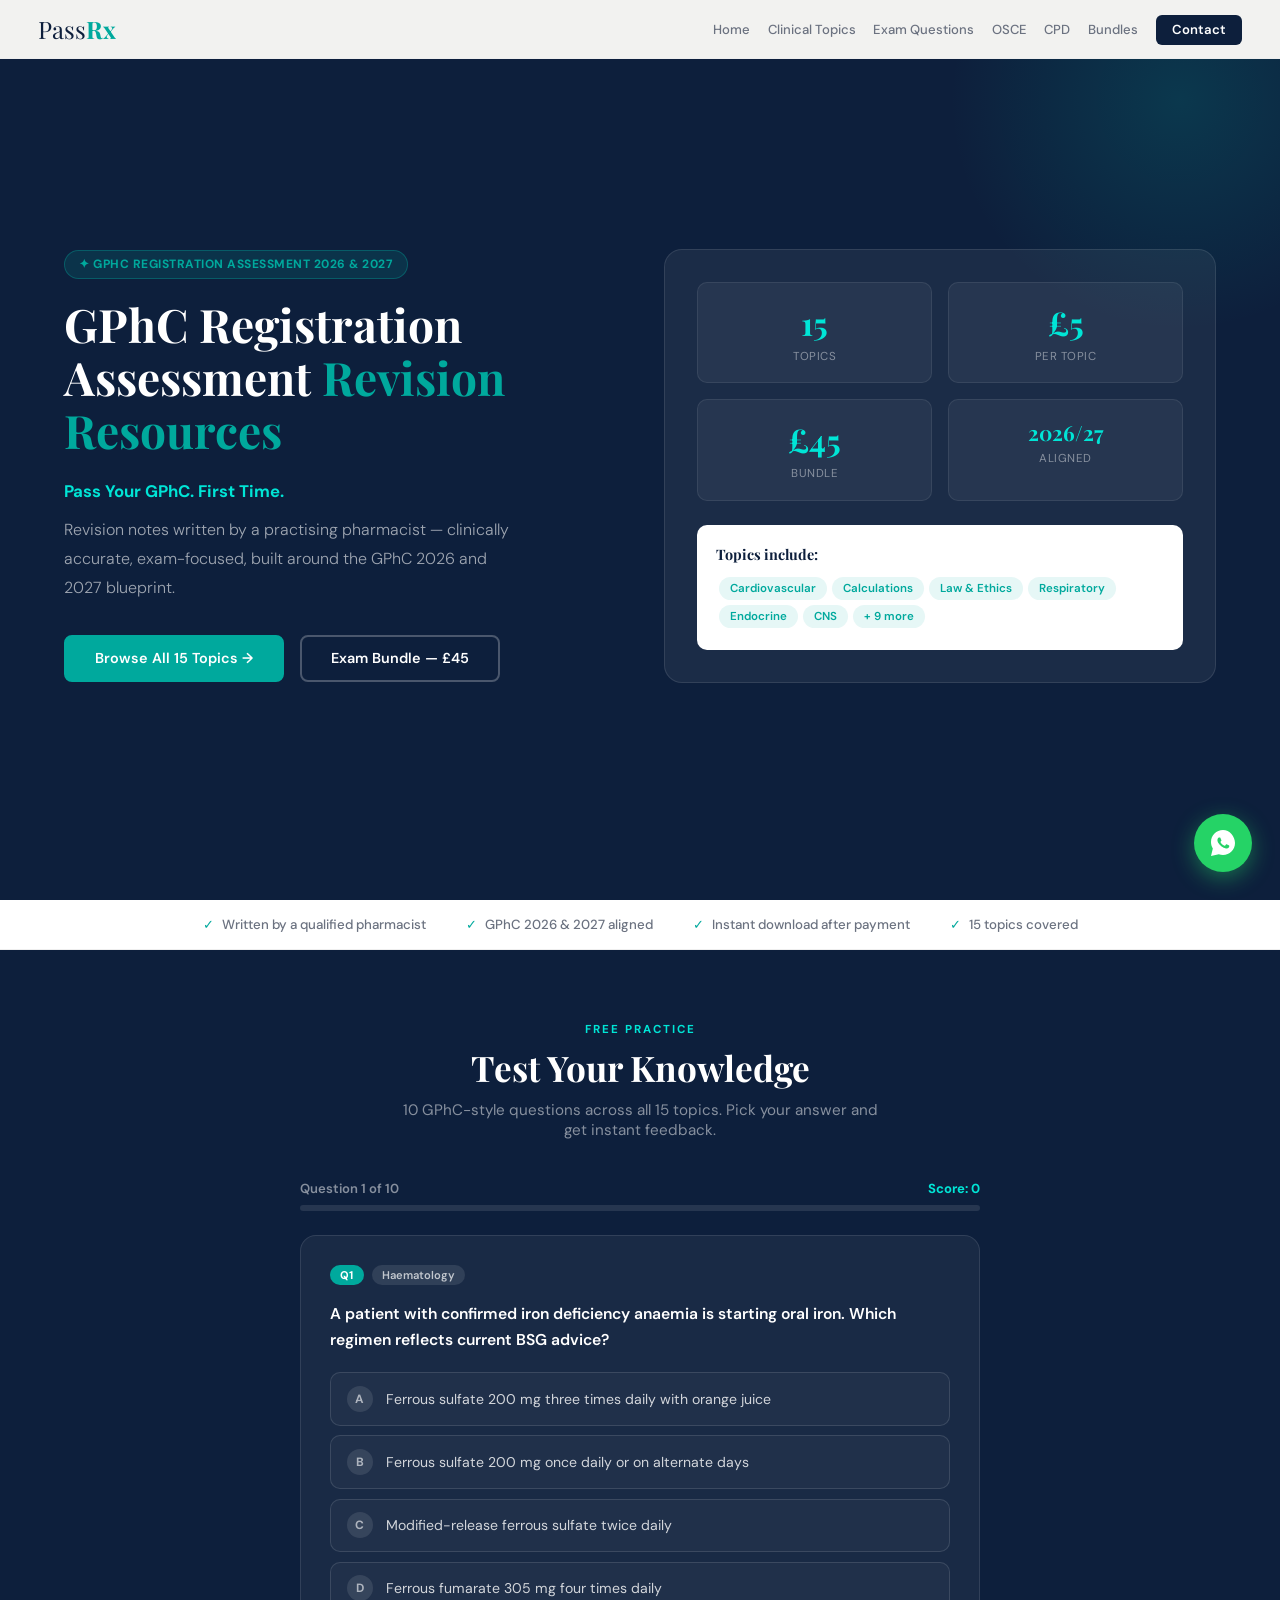
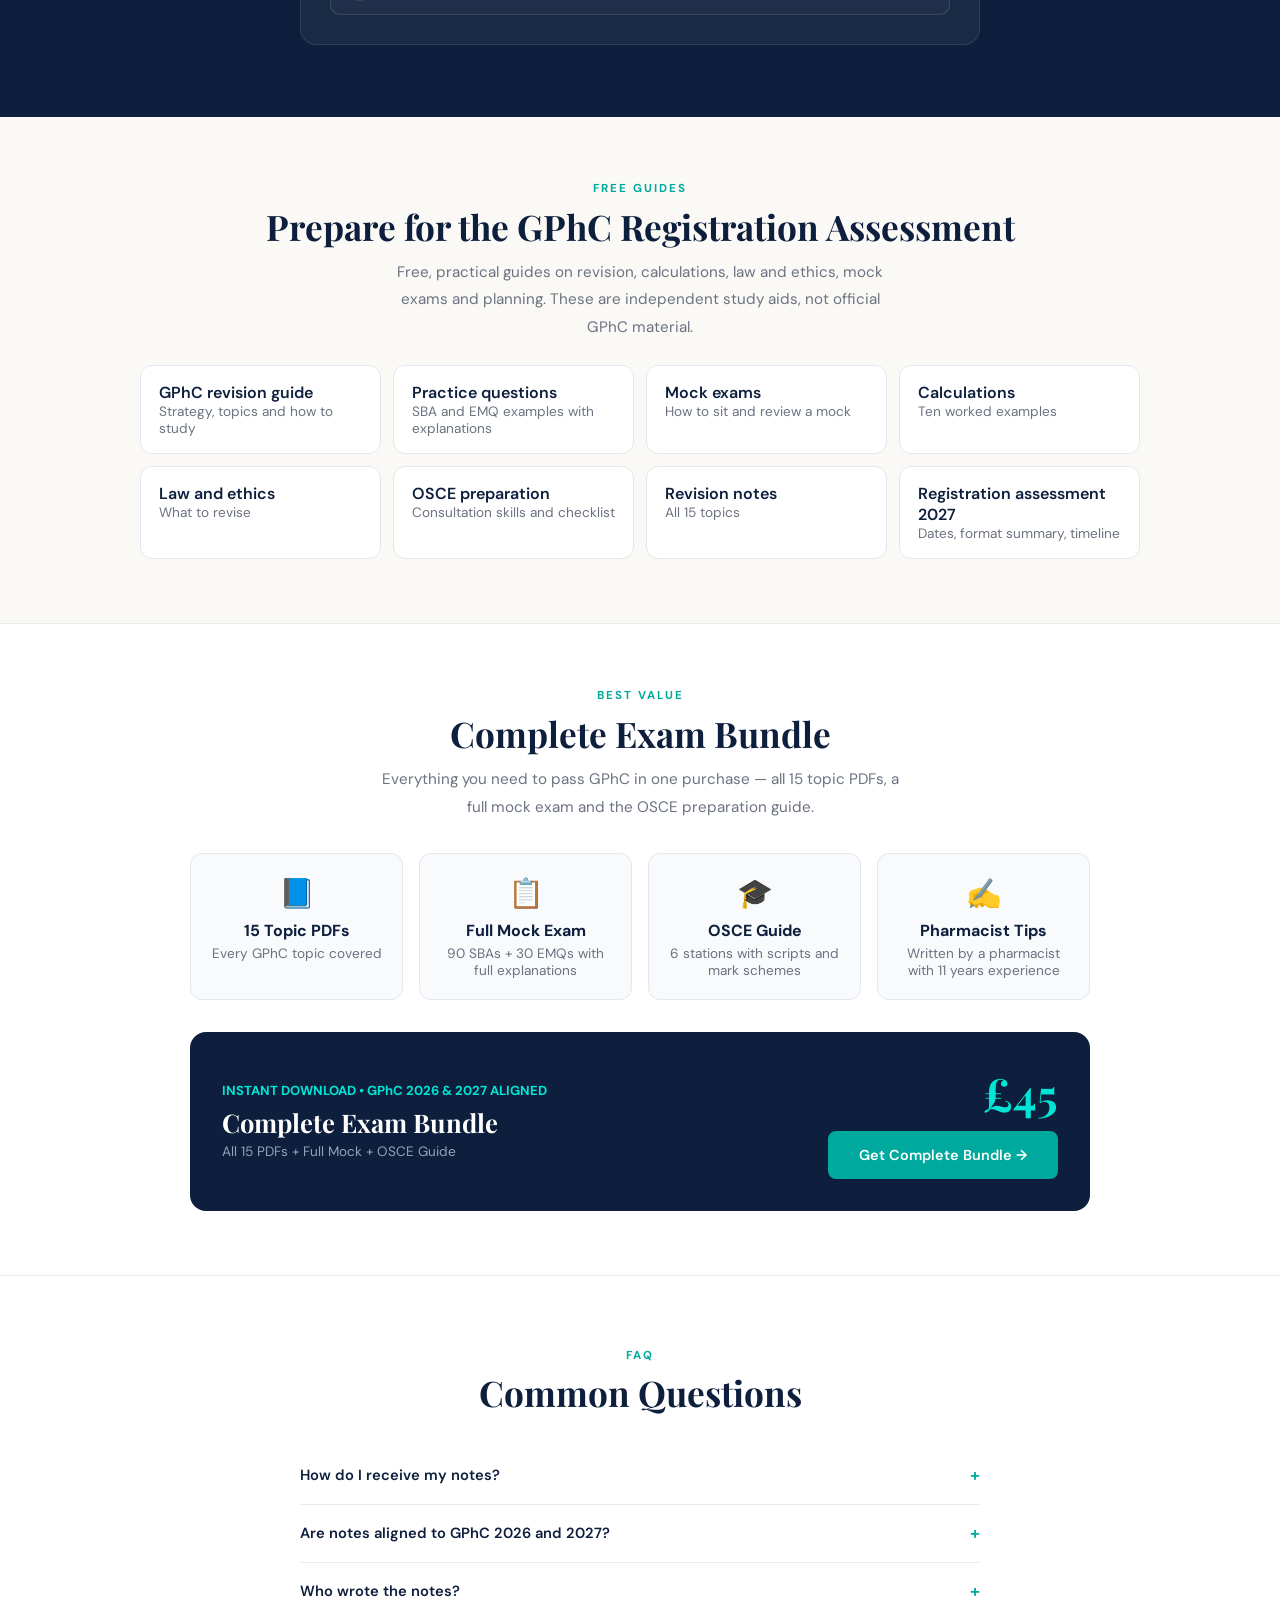
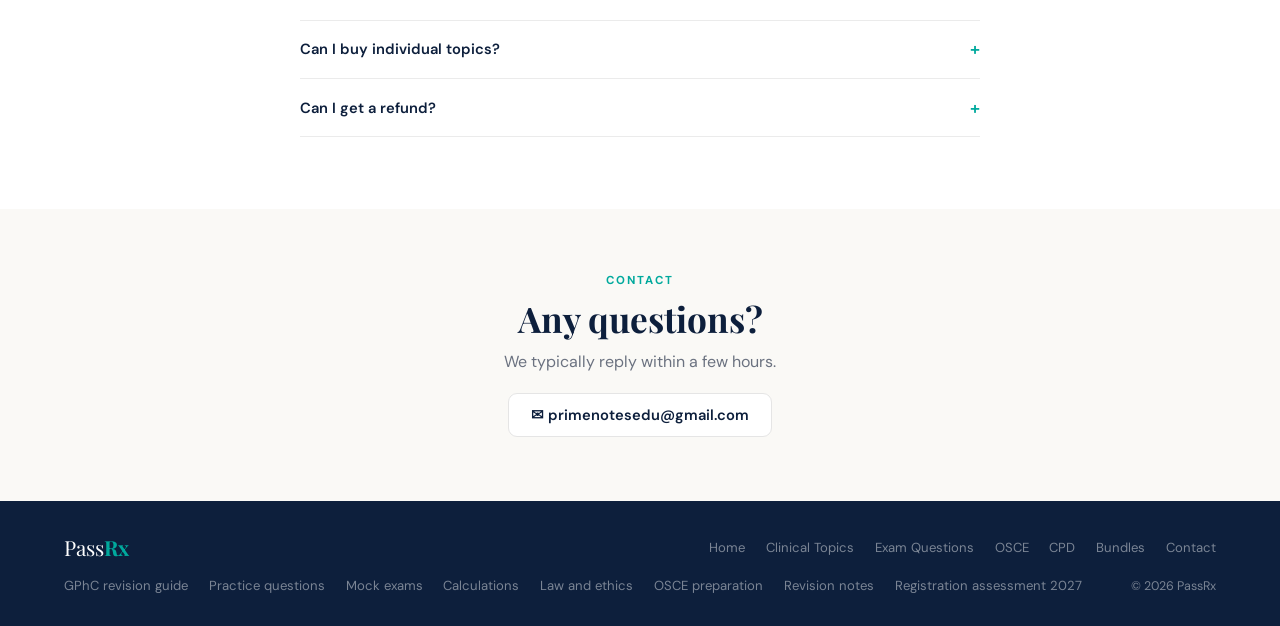
==== commit 463fdc94: "Refresh free quiz with 10 new questions reflecting current guidance Co-Authored-By: Claude Sonnet 5." ====
--- a/index.html
+++ b/index.html
@@ -866,16 +866,16 @@
 function checkout(){var ids=Object.keys(cart).sort();var n=ids.length;if(n===0)return;if(n>=6){window.open(ST.b,"_blank");}else if(n===1){window.open(ST[parseInt(ids[0])],"_blank");}else{window.open(ST.b,"_blank");}}
 function faq(el){var fi=el.parentElement;fi.classList.toggle("open");}
 var QQ=[
-{t:"CNS",q:"A patient on lithium presents with coarse tremor, vomiting and confusion. Lithium level is 1.8 mmol/L. What is the most appropriate immediate action?",o:["Reduce lithium dose by 50%","Stop lithium immediately and seek urgent medical help","Add propranolol for the tremor","Continue and recheck in 48 hours"],c:1,e:"Levels above 1.5 mmol/L indicate toxicity. Coarse tremor, vomiting and confusion are classic signs. Stop lithium immediately and seek urgent help. IV fluids and monitoring required. Dialysis if >2.0 mmol/L.",tip:"★ Fine tremor = manageable. Coarse tremor = toxicity = STOP."},
-{t:"Renal",q:"Which drug must be withheld in acute kidney injury (AKI)?",o:["Amlodipine","Metformin","Atorvastatin","Lansoprazole"],c:1,e:"SADMAN: Sulphonylureas, ACEi, Diuretics, Metformin, ARBs, NSAIDs. Metformin accumulates with reduced renal clearance, increasing lactic acidosis risk.",tip:"★ SADMAN comes up every year in the GPhC exam."},
-{t:"Cardiovascular",q:"A patient with AF and a mechanical mitral valve needs anticoagulation. Which agent is most appropriate?",o:["Apixaban","Rivaroxaban","Warfarin","Dabigatran"],c:2,e:"DOACs are NOT licensed for mechanical heart valves. Warfarin remains the only appropriate agent, target INR 2.5-3.5 for a mechanical mitral valve.",tip:"★ Mechanical valves = always warfarin. DOACs are contraindicated."},
-{t:"Infections",q:"A patient given amoxicillin for a sore throat develops a widespread maculopapular rash. Most likely explanation?",o:["True penicillin allergy","Glandular fever — amoxicillin should never have been given","Viral exanthem unrelated to drug","Stevens-Johnson Syndrome"],c:1,e:"In glandular fever (EBV), amoxicillin causes a florid rash in 80-100% of patients. Always exclude glandular fever before prescribing amoxicillin for a sore throat.",tip:"★ Never give amoxicillin for sore throat without excluding glandular fever."},
-{t:"Endocrine",q:"Under NICE NG28 (February 2026), what is now first-line for most newly diagnosed Type 2 diabetes patients?",o:["Metformin monotherapy","Metformin MR + SGLT2 inhibitor","SGLT2 inhibitor monotherapy","Metformin + sulphonylurea"],c:1,e:"February 2026 NICE NG28 changed first-line T2DM treatment. Metformin MR combined with an SGLT2 inhibitor is now recommended for most patients.",tip:"★ Big 2026 change — metformin MR + SGLT2i is now first line."},
-{t:"Respiratory",q:"A patient with asthma is prescribed a SABA alone. Per BTS/NICE/SIGN 2024, what should be co-prescribed?",o:["A LABA","An inhaled corticosteroid (ICS)","An oral corticosteroid","A leukotriene receptor antagonist"],c:1,e:"The 2024 guideline states SABAs should no longer be prescribed alone for asthma. All patients need an ICS. ICS/formoterol can be used as both reliever and preventer.",tip:"★ SABA alone in asthma = no longer acceptable. Always with ICS."},
-{t:"Law & Ethics",q:"Under what circumstance could you disclose a patient's HIV diagnosis without consent?",o:["If a family member asks","If patient is over 65","If there is a serious and identifiable risk of harm to a third party","You can never disclose without consent"],c:2,e:"Confidentiality is not absolute. Disclosure without consent may be justified if there is a serious, identifiable risk of harm to a third party. Must be proportionate and necessary.",tip:"★ Confidentiality = absolute unless serious, identifiable, imminent risk of harm."},
-{t:"CNS",q:"A patient on clozapine develops a sore throat and fever. Most important immediate action?",o:["Prescribe antibiotics empirically","Stop clozapine and arrange urgent FBC","Reduce the dose","Advise throat lozenges and review in 48 hours"],c:1,e:"Clozapine has mandatory FBC monitoring due to agranulocytosis risk. Stop immediately and arrange urgent FBC. Do not restart until confirmed safe.",tip:"★ Sore throat on clozapine = STOP immediately + urgent FBC."},
-{t:"Calculations",q:"500mL IV infusion over 4 hours, standard giving set (20 drops/mL). Drip rate in drops per minute?",o:["20 drops/min","42 drops/min","125 drops/min","35 drops/min"],c:1,e:"(Volume x Drop factor) / Time in minutes = (500 x 20) / 240 = 41.67 = 42 drops/min. Standard = 20, paediatric = 60, blood = 15 drops/mL.",tip:"★ Always confirm drop factor from the question. Standard = 20."},
-{t:"Haematology",q:"A patient on warfarin is prescribed metronidazole. Expected effect on INR?",o:["INR falls — increase warfarin","INR rises significantly — reduce warfarin and monitor closely","No significant interaction","INR falls — stop metronidazole"],c:1,e:"Metronidazole is a potent CYP2C9 inhibitor — significantly raises INR. Warfarin dose will likely need reducing and INR should be checked more frequently.",tip:"★ Metronidazole + warfarin = INR rises dramatically. Always flag and monitor."}
+{t:"Haematology",q:"A patient with confirmed iron deficiency anaemia is starting oral iron. Which regimen reflects current BSG advice?",o:["Ferrous sulfate 200 mg three times daily with orange juice","Ferrous sulfate 200 mg once daily or on alternate days","Modified-release ferrous sulfate twice daily","Ferrous fumarate 305 mg four times daily"],c:1,e:"BSG guidance (2021) supports a single daily dose of 50-100 mg elemental iron, or alternate-day dosing, which improves absorption and tolerability. Higher and more frequent doses raise hepcidin and cause more GI side-effects. Vitamin C is not needed and modified-release iron is not advised.",tip:"★ Once daily or alternate days. Not three times a day."},
+{t:"Clinical Pharmacy",q:"A woman taking the combined oral contraceptive pill is prescribed a short course of amoxicillin. What is the most appropriate advice?",o:["Use extra contraception during the course and for 7 days afterwards","No additional contraception is needed","Switch to a progestogen-only pill","Stop the pill until the course is finished"],c:1,e:"Non-enzyme-inducing antibiotics do not reduce the efficacy of hormonal contraception (FSRH). Only enzyme inducers such as rifampicin, rifabutin, carbamazepine, phenytoin and St John's wort do. Vomiting or severe diarrhoea can still affect absorption.",tip:"★ Only enzyme inducers affect the pill, not ordinary antibiotics."},
+{t:"Dermatology",q:"A 24-year-old woman is prescribed oral isotretinoin for severe acne. Which requirement applies?",o:["A pregnancy prevention programme applies, including a pregnancy test before, during and after treatment","Contraception is needed only if she is sexually active","Pregnancy testing is needed only at the start","Treatment may be dispensed as 3 months' supply"],c:0,e:"Isotretinoin is highly teratogenic. The Pregnancy Prevention Programme requires a negative pregnancy test before, monthly during and 5 weeks after treatment, effective contraception, and prescriptions valid for 7 days with a maximum 30-day supply. MHRA 2023 measures also require monitoring for psychiatric and sexual side-effects.",tip:"★ Isotretinoin = PPP, monthly tests, 30-day supply, 7-day validity."},
+{t:"Haematology and Oncology",q:"A patient is about to start capecitabine. Which test is recommended before starting treatment?",o:["TPMT activity","DPD deficiency testing","HLA-B*5701","G6PD status"],c:1,e:"MHRA advises testing for dihydropyrimidine dehydrogenase (DPD) deficiency before fluoropyrimidines (fluorouracil, capecitabine) because deficiency can cause severe or fatal toxicity. TPMT relates to azathioprine and mercaptopurine, HLA-B*5701 to abacavir, and G6PD to rasburicase and primaquine.",tip:"★ Fluoropyrimidine = test DPD first."},
+{t:"Cardiovascular",q:"A patient taking simvastatin 40 mg is prescribed clarithromycin for a chest infection. What is the best action?",o:["Continue both and monitor for muscle pain","Withhold simvastatin for the duration of the clarithromycin course","Halve the simvastatin dose","Add a second statin"],c:1,e:"Clarithromycin is a strong CYP3A4 inhibitor, raising simvastatin levels and the risk of myopathy and rhabdomyolysis. Withhold the statin during the course (or choose a non-interacting antibiotic). Advise the patient to report unexplained muscle pain.",tip:"★ Simvastatin + macrolide = withhold the statin."},
+{t:"Pain",q:"Which is a recommended initial option for neuropathic pain in adults not related to cancer, under NICE CG173?",o:["Codeine","Tramadol","Amitriptyline, duloxetine, gabapentin or pregabalin","Paracetamol"],c:2,e:"NICE CG173 recommends amitriptyline, duloxetine, gabapentin or pregabalin as initial treatment, with a change to another if the first fails. Gabapentin and pregabalin are Schedule 3 controlled drugs (since 2019) and carry misuse and respiratory depression warnings, especially with opioids. Paracetamol, NSAIDs and opioids are not recommended for neuropathic pain.",tip:"★ Four first-line options. Gabapentinoids are controlled drugs."},
+{t:"Infections",q:"A child has localised non-bullous impetigo with a few lesions. Under NICE NG153, what is first-line treatment?",o:["Oral flucloxacillin for 7 days","Topical fusidic acid for 7 days","Hydrogen peroxide 1% cream","Topical mupirocin"],c:2,e:"NICE NG153 recommends hydrogen peroxide 1% cream first line for localised non-bullous impetigo, because it avoids antibiotic resistance. If it is unsuitable, topical fusidic acid is an alternative. Oral flucloxacillin is for widespread, bullous or systemically unwell cases. Mupirocin is reserved for MRSA.",tip:"★ Impetigo: hydrogen peroxide first, antibiotics second."},
+{t:"Cardiovascular",q:"A 72-year-old woman has AF and a CHA2DS2-VASc score of 3. What does NICE NG196 recommend?",o:["Aspirin 75 mg daily","Offer anticoagulation, usually a DOAC","Offer anticoagulation only if she also has valvular disease","No treatment is needed, only rate control"],c:1,e:"NICE NG196 says to offer anticoagulation to people with a CHA2DS2-VASc score of 2 or above, taking bleeding risk into account (ORBIT). A DOAC is first line. Aspirin alone is not recommended for stroke prevention in AF.",tip:"★ Score 2 or more: offer a DOAC. Not aspirin."},
+{t:"Musculoskeletal",q:"What is the most important counselling point when supplying alendronate?",o:["Take with food to reduce nausea","Take on an empty stomach with a full glass of water and stay upright for at least 30 minutes","Take at bedtime","Crush the tablet if it is hard to swallow"],c:1,e:"Alendronate must be taken with plenty of plain water on an empty stomach, at least 30 minutes before food, drink or other medicines, staying upright to reduce oesophagitis risk. Counsel on dental hygiene and report thigh pain (atypical femoral fracture) or jaw problems.",tip:"★ Bisphosphonate = empty stomach, full glass of water, stay upright."},
+{t:"Clinical Pharmacy",q:"A patient taking azathioprine is started on allopurinol for gout. What is the most appropriate action?",o:["No change is needed","Reduce the azathioprine dose to about 25% of the usual dose and monitor FBC","Stop allopurinol permanently","Double the azathioprine dose"],c:1,e:"Allopurinol inhibits xanthine oxidase, which metabolises azathioprine (and mercaptopurine). The combination causes severe myelosuppression unless the thiopurine dose is cut to about 25% with close blood monitoring, ideally by a specialist.",tip:"★ Allopurinol + azathioprine = cut the dose to 25% and monitor the FBC."}
 ];
 var QC=0,QS=0,QSL={},QA={};
 function qzInit(){var m=document.getElementById("qz-main");if(!m)return;m.innerHTML="";var L=["A","B","C","D"];QQ.forEach(function(q,i){var opts=q.o.map(function(o,oi){return'<div class="qz-o" id="qzo'+i+'x'+oi+'" onclick="qzSel('+i+','+oi+')"><div class="qz-l">'+L[oi]+'</div><div class="qz-ot">'+o+'</div></div>';}).join("");var d=document.createElement("div");d.className="qzc"+(i===0?" qza":"");d.id="qzc"+i;d.innerHTML='<div class="qz-meta"><span class="qz-num">Q'+(i+1)+'</span><span class="qz-top">'+q.t+'</span></div><div class="qz-q">'+q.q+'</div><div class="qz-opts">'+opts+'</div><button class="qzsub" id="qzsb'+i+'" onclick="qzSub('+i+')">Check Answer</button><div class="qzexp" id="qzep'+i+'"><div class="qzexh"><span id="qzeh'+i+'"></span><span id="qzet'+i+'"></span></div><div class="qzext" id="qzex'+i+'"></div><div class="qzextp" id="qztp'+i+'"></div></div><button class="qznxt" id="qznx'+i+'" onclick="qzNx('+i+')">'+(i<9?"Next Question &rarr;":"See Results &rarr;")+'</button>';m.appendChild(d);});var r=document.createElement("div");r.className="qzres";r.id="qzres";r.innerHTML='<div style="font-size:2.8rem;margin-bottom:.8rem;" id="qzrem">&#127881;</div><h3 style="font-family:Playfair Display,serif;font-size:1.6rem;color:var(--w);margin-bottom:.3rem;" id="qzrtl">Quiz Complete!</h3><div class="qzrsc" id="qzrsc">0/10</div><div class="qzrsb" id="qzrsb"></div><div class="qzrcta"><p>Want full notes? PassRx has 15 GPhC revision PDFs from just &pound;5.</p><a href="https://primenotes.gumroad.com/l/exambundle" target="_blank" rel="noopener">Get your notes &rarr;</a></div><button class="qzrty" onclick="qzRty()">&#8635; Try Again</button>';m.appendChild(r);qzProg();}
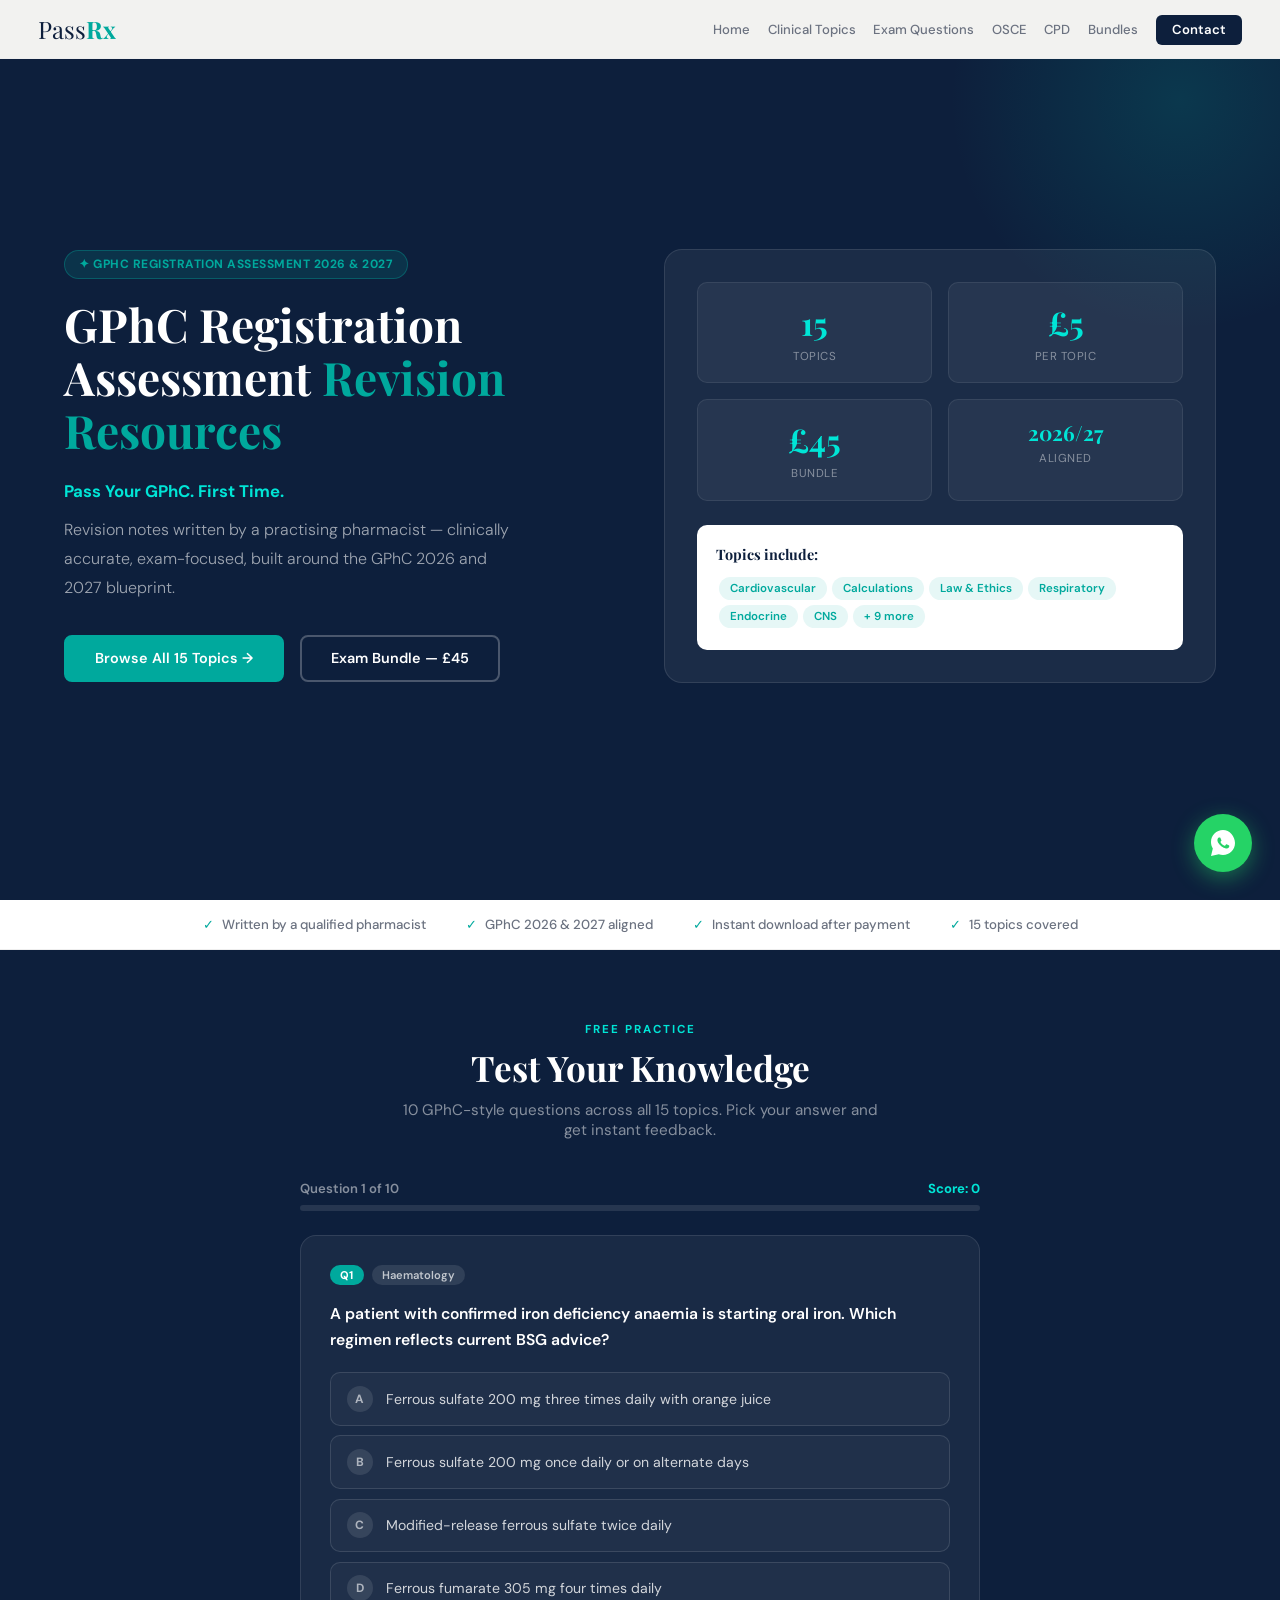
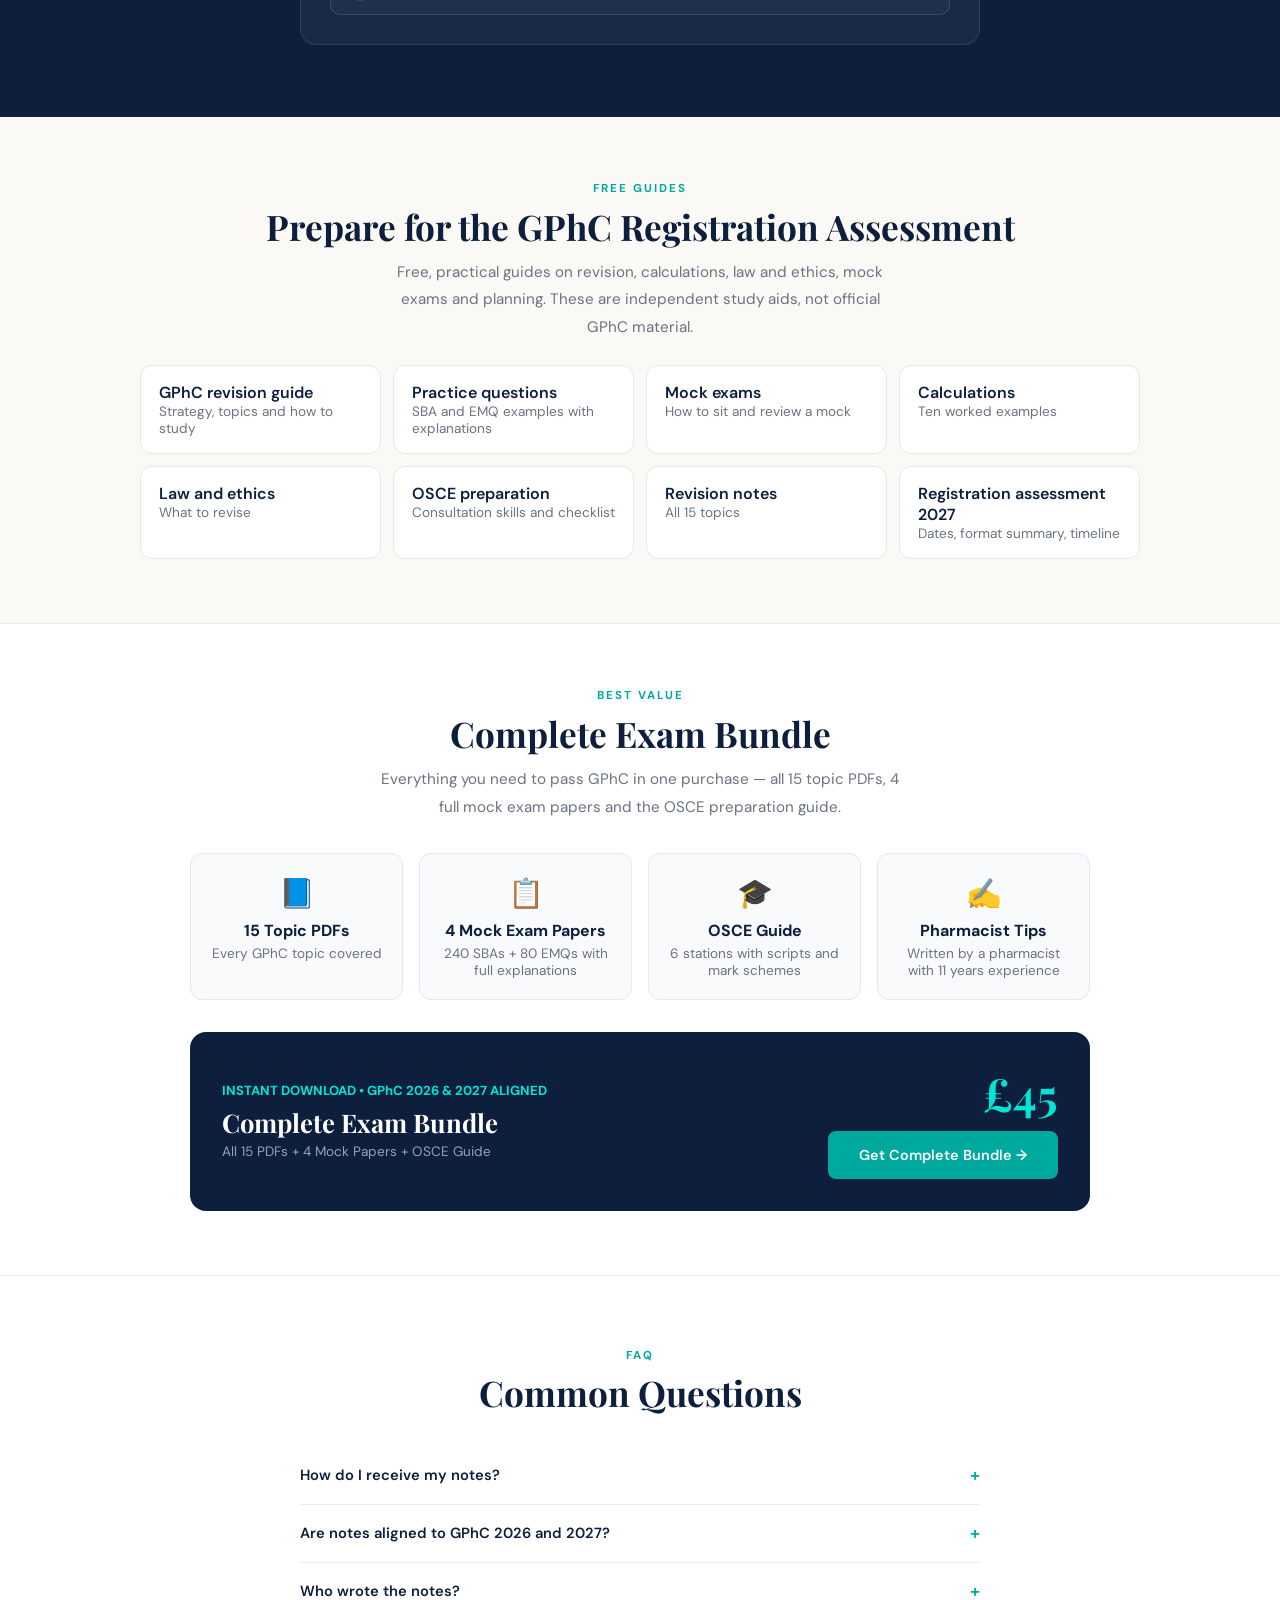
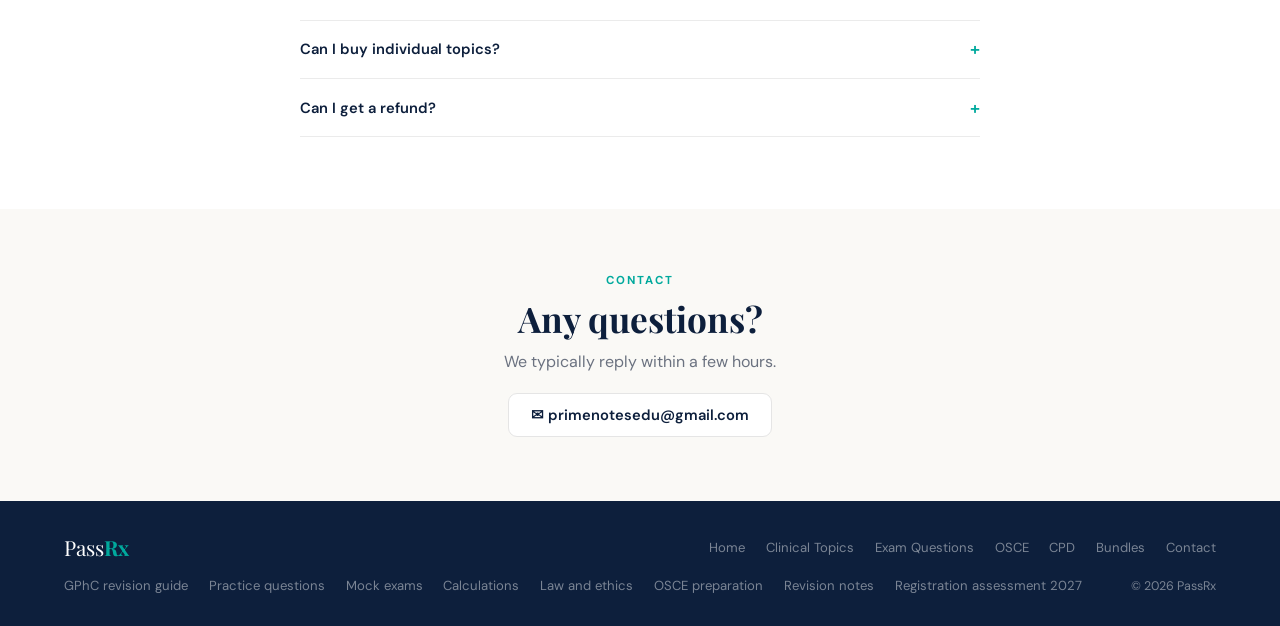
==== commit 404ee8c7: "Complete Bundle copy: 4 mock papers Co-Authored-By: Claude Sonnet 5.5 <noreply@anthropic.com> Claude" ====
--- a/index.html
+++ b/index.html
@@ -278,7 +278,7 @@
     <div style="text-align:center;margin-bottom:2rem;">
       <div class="slbl">Best Value</div>
       <div class="stitle">Complete Exam Bundle</div>
-      <p class="ssub" style="margin:0 auto 2rem;">Everything you need to pass GPhC in one purchase &mdash; all 15 topic PDFs, a full mock exam and the OSCE preparation guide.</p>
+      <p class="ssub" style="margin:0 auto 2rem;">Everything you need to pass GPhC in one purchase &mdash; all 15 topic PDFs, 4 full mock exam papers and the OSCE preparation guide.</p>
     </div>
     <div style="display:grid;grid-template-columns:repeat(auto-fit,minmax(200px,1fr));gap:16px;margin-bottom:2rem;">
       <div style="background:#f8fafc;border:1.5px solid #e2e8f0;border-radius:12px;padding:20px;text-align:center;">
@@ -288,8 +288,8 @@
       </div>
       <div style="background:#f8fafc;border:1.5px solid #e2e8f0;border-radius:12px;padding:20px;text-align:center;">
         <div style="font-size:1.8rem;margin-bottom:8px;">&#128203;</div>
-        <div style="font-weight:700;color:var(--n);margin-bottom:4px;">Full Mock Exam</div>
-        <div style="color:var(--m);font-size:.85rem;">90 SBAs + 30 EMQs with full explanations</div>
+        <div style="font-weight:700;color:var(--n);margin-bottom:4px;">4 Mock Exam Papers</div>
+        <div style="color:var(--m);font-size:.85rem;">240 SBAs + 80 EMQs with full explanations</div>
       </div>
       <div style="background:#f8fafc;border:1.5px solid #e2e8f0;border-radius:12px;padding:20px;text-align:center;">
         <div style="font-size:1.8rem;margin-bottom:8px;">&#127891;</div>
@@ -306,7 +306,7 @@
       <div>
         <div style="color:var(--tb);font-size:.82rem;font-weight:700;margin-bottom:6px;">INSTANT DOWNLOAD &bull; GPhC 2026 &amp; 2027 ALIGNED</div>
         <div style="font-family:'Playfair Display',serif;font-size:1.6rem;color:#fff;font-weight:700;">Complete Exam Bundle</div>
-        <div style="color:#94a3b8;font-size:.85rem;margin-top:4px;">All 15 PDFs + Full Mock + OSCE Guide</div>
+        <div style="color:#94a3b8;font-size:.85rem;margin-top:4px;">All 15 PDFs + 4 Mock Papers + OSCE Guide</div>
       </div>
       <div style="text-align:right;">
         <div style="font-family:'Playfair Display',serif;font-size:2.8rem;font-weight:700;color:var(--tb);">&pound;45</div>
@@ -322,7 +322,7 @@
     <div class="fi"><div class="fq" onclick="faq(this)">How do I receive my notes? <span class="fic">+</span></div><div class="fa">Your PDF is available for instant download immediately after payment &mdash; no waiting, no emails needed.</div></div>
     <div class="fi"><div class="fq" onclick="faq(this)">Are notes aligned to GPhC 2026 and 2027? <span class="fic">+</span></div><div class="fa">Yes &mdash; all 15 topics are cross-referenced against the GPhC 2026 and 2027 blueprints, NICE guidelines, and the BNF.</div></div>
     <div class="fi"><div class="fq" onclick="faq(this)">Who wrote the notes? <span class="fic">+</span></div><div class="fa">Kamini Chauhan, a qualified community pharmacist with 11 years of clinical experience.</div></div>
-    <div class="fi"><div class="fq" onclick="faq(this)">Can I buy individual topics? <span class="fic">+</span></div><div class="fa">Yes &mdash; each topic is &pound;5 on the Clinical Topics page. The Complete Bundle at &pound;45 includes all 15 topics, the full mock exam and the OSCE guide.</div></div>
+    <div class="fi"><div class="fq" onclick="faq(this)">Can I buy individual topics? <span class="fic">+</span></div><div class="fa">Yes &mdash; each topic is &pound;5 on the Clinical Topics page. The Complete Bundle at &pound;45 includes all 15 topics, 4 mock exam papers and the OSCE guide.</div></div>
     <div class="fi"><div class="fq" onclick="faq(this)">Can I get a refund? <span class="fic">+</span></div><div class="fa">As these are digital products, refunds cannot be offered once PDFs have been delivered. Contact primenotesedu@gmail.com with any concerns.</div></div>
   </div>
 </section>
@@ -365,7 +365,7 @@
 </nav>
 <div class="browse-hero"><div class="slbl" style="display:block;">Clinical Topics</div><h2>All 15 GPhC Topics</h2><p>Click any topic to purchase for &pound;5, or get all 15 in the Complete Bundle for &pound;45.</p></div>
 <div class="tgrid" id="tgrid"></div>
-<div class="bbar"><div><h3>Get all 15 topics &mdash; Complete Bundle &pound;45</h3><p>Includes all 15 PDFs, full mock exam and OSCE guide.</p></div><a href="https://primenotes.gumroad.com/l/exambundle" target="_blank" rel="noopener" class="btn">Get Bundle &mdash; &pound;45 &rarr;</a></div>
+<div class="bbar"><div><h3>Get all 15 topics &mdash; Complete Bundle &pound;45</h3><p>Includes all 15 PDFs, 4 mock exam papers and OSCE guide.</p></div><a href="https://primenotes.gumroad.com/l/exambundle" target="_blank" rel="noopener" class="btn">Get Bundle &mdash; &pound;45 &rarr;</a></div>
 <footer style="background:rgba(255,255,255,.04);border-top:1px solid rgba(255,255,255,.08);color:rgba(255,255,255,.4);padding:1.8rem 5%;display:flex;align-items:center;justify-content:space-between;flex-wrap:wrap;gap:1rem;">
   <div class="fl">Pass<b>Rx</b></div>
   <div class="flinks"><a href="/" onclick="go('home');return false;">Home</a><a href="mailto:primenotesedu@gmail.com">Contact</a></div>
@@ -407,12 +407,12 @@
     </div>
 
     <div class="pcard" style="max-width:100%;">
-      <div class="pcard-hd"><div class="pcard-tag">Mock Exam</div><h3>Full Mock Examination</h3><p>90 SBA questions + 30 EMQs &mdash; full GPhC format paper.</p></div>
-      <div class="pcard-tags"><span class="itag">90 SBAs</span><span class="itag">30 EMQs</span><span class="itag">All 15 topics</span><span class="itag">Full explanations</span></div>
+      <div class="pcard-hd"><div class="pcard-tag">Mock Exam</div><h3>Full Mock Bundle</h3><p>4 mock papers: Mini and Full Mock, Papers 1 and 2 &mdash; 320 questions in total.</p></div>
+      <div class="pcard-tags"><span class="itag">4 papers</span><span class="itag">240 SBAs</span><span class="itag">80 EMQs</span><span class="itag">Full explanations</span></div>
       <div class="pcard-body">
-        <div class="price">&pound;12 <span>full mock</span></div>
+        <div class="price">&pound;18 <span>4 mock papers</span></div>
         <div class="delivery"><strong>Delivery:</strong> Instant download after payment.</div>
-        <a href="https://primenotes.gumroad.com/l/fullmock" target="_blank" rel="noopener" class="btn" style="display:block;text-align:center;width:100%;padding:.8rem;">Get Full Mock &mdash; &pound;12 &rarr;</a>
+        <a href="https://primenotes.gumroad.com/l/fullmock" target="_blank" rel="noopener" class="btn" style="display:block;text-align:center;width:100%;padding:.8rem;">Get Full Mock Bundle &mdash; &pound;18 &rarr;</a>
       </div>
     </div>
 
@@ -431,8 +431,8 @@
   <div style="background:var(--n);border-radius:16px;padding:28px 32px;margin-top:2rem;display:flex;align-items:center;justify-content:space-between;flex-wrap:wrap;gap:20px;">
     <div>
       <div style="color:var(--tb);font-size:.82rem;font-weight:700;margin-bottom:6px;">BEST VALUE</div>
-      <div style="font-family:'Playfair Display',serif;font-size:1.4rem;color:#fff;font-weight:700;">Full mock included in Complete Bundle</div>
-      <div style="color:#94a3b8;font-size:.85rem;margin-top:4px;">All 15 PDFs + Full Mock + OSCE &bull; &pound;45</div>
+      <div style="font-family:'Playfair Display',serif;font-size:1.4rem;color:#fff;font-weight:700;">4 mock papers included in Complete Bundle</div>
+      <div style="color:#94a3b8;font-size:.85rem;margin-top:4px;">All 15 PDFs + 4 Mock Papers + OSCE &bull; &pound;45</div>
     </div>
     <a href="https://primenotes.gumroad.com/l/exambundle" target="_blank" rel="noopener" class="btn">Get Complete Bundle &rarr;</a>
   </div>
@@ -508,7 +508,7 @@
   </div>
   <div style="margin-top:1.5rem;background:#eff6ff;border:1.5px solid #bfdbfe;border-radius:12px;padding:20px;">
     <div style="font-weight:700;color:#1e40af;margin-bottom:6px;">&#128218; OSCE guide included in the Complete Exam Bundle</div>
-    <p style="color:#1e40af;font-size:.88rem;margin-bottom:12px;">Get the OSCE guide alongside all 15 topic PDFs and the full mock exam for &pound;45.</p>
+    <p style="color:#1e40af;font-size:.88rem;margin-bottom:12px;">Get the OSCE guide alongside all 15 topic PDFs and 4 mock exam papers for &pound;45.</p>
     <a href="https://primenotes.gumroad.com/l/exambundle" target="_blank" rel="noopener" class="btn">Get Complete Bundle &mdash; &pound;45 &rarr;</a>
   </div>
 </div>
@@ -561,7 +561,7 @@
       <div class="pcard-body">
         <ul style="list-style:none;margin-bottom:1rem;">
           <li style="display:flex;gap:.5rem;color:var(--m);font-size:.88rem;padding:.3rem 0;"><span style="color:var(--t);font-weight:700;">&#10003;</span> All 15 revision topic PDFs</li>
-          <li style="display:flex;gap:.5rem;color:var(--m);font-size:.88rem;padding:.3rem 0;"><span style="color:var(--t);font-weight:700;">&#10003;</span> Full Mock Exam &mdash; 90 SBAs + 30 EMQs with full explanations</li>
+          <li style="display:flex;gap:.5rem;color:var(--m);font-size:.88rem;padding:.3rem 0;"><span style="color:var(--t);font-weight:700;">&#10003;</span> 4 Mock Exam Papers &mdash; 240 SBAs + 80 EMQs with full explanations</li>
           <li style="display:flex;gap:.5rem;color:var(--m);font-size:.88rem;padding:.3rem 0;"><span style="color:var(--t);font-weight:700;">&#10003;</span> OSCE Preparation Guide &mdash; 6 stations with mark schemes</li>
           <li style="display:flex;gap:.5rem;color:var(--m);font-size:.88rem;padding:.3rem 0;"><span style="color:var(--t);font-weight:700;">&#10003;</span> Pharmacist tips throughout</li>
           <li style="display:flex;gap:.5rem;color:var(--m);font-size:.88rem;padding:.3rem 0;"><span style="color:var(--t);font-weight:700;">&#10003;</span> GPhC 2026 &amp; 2027 aligned</li>
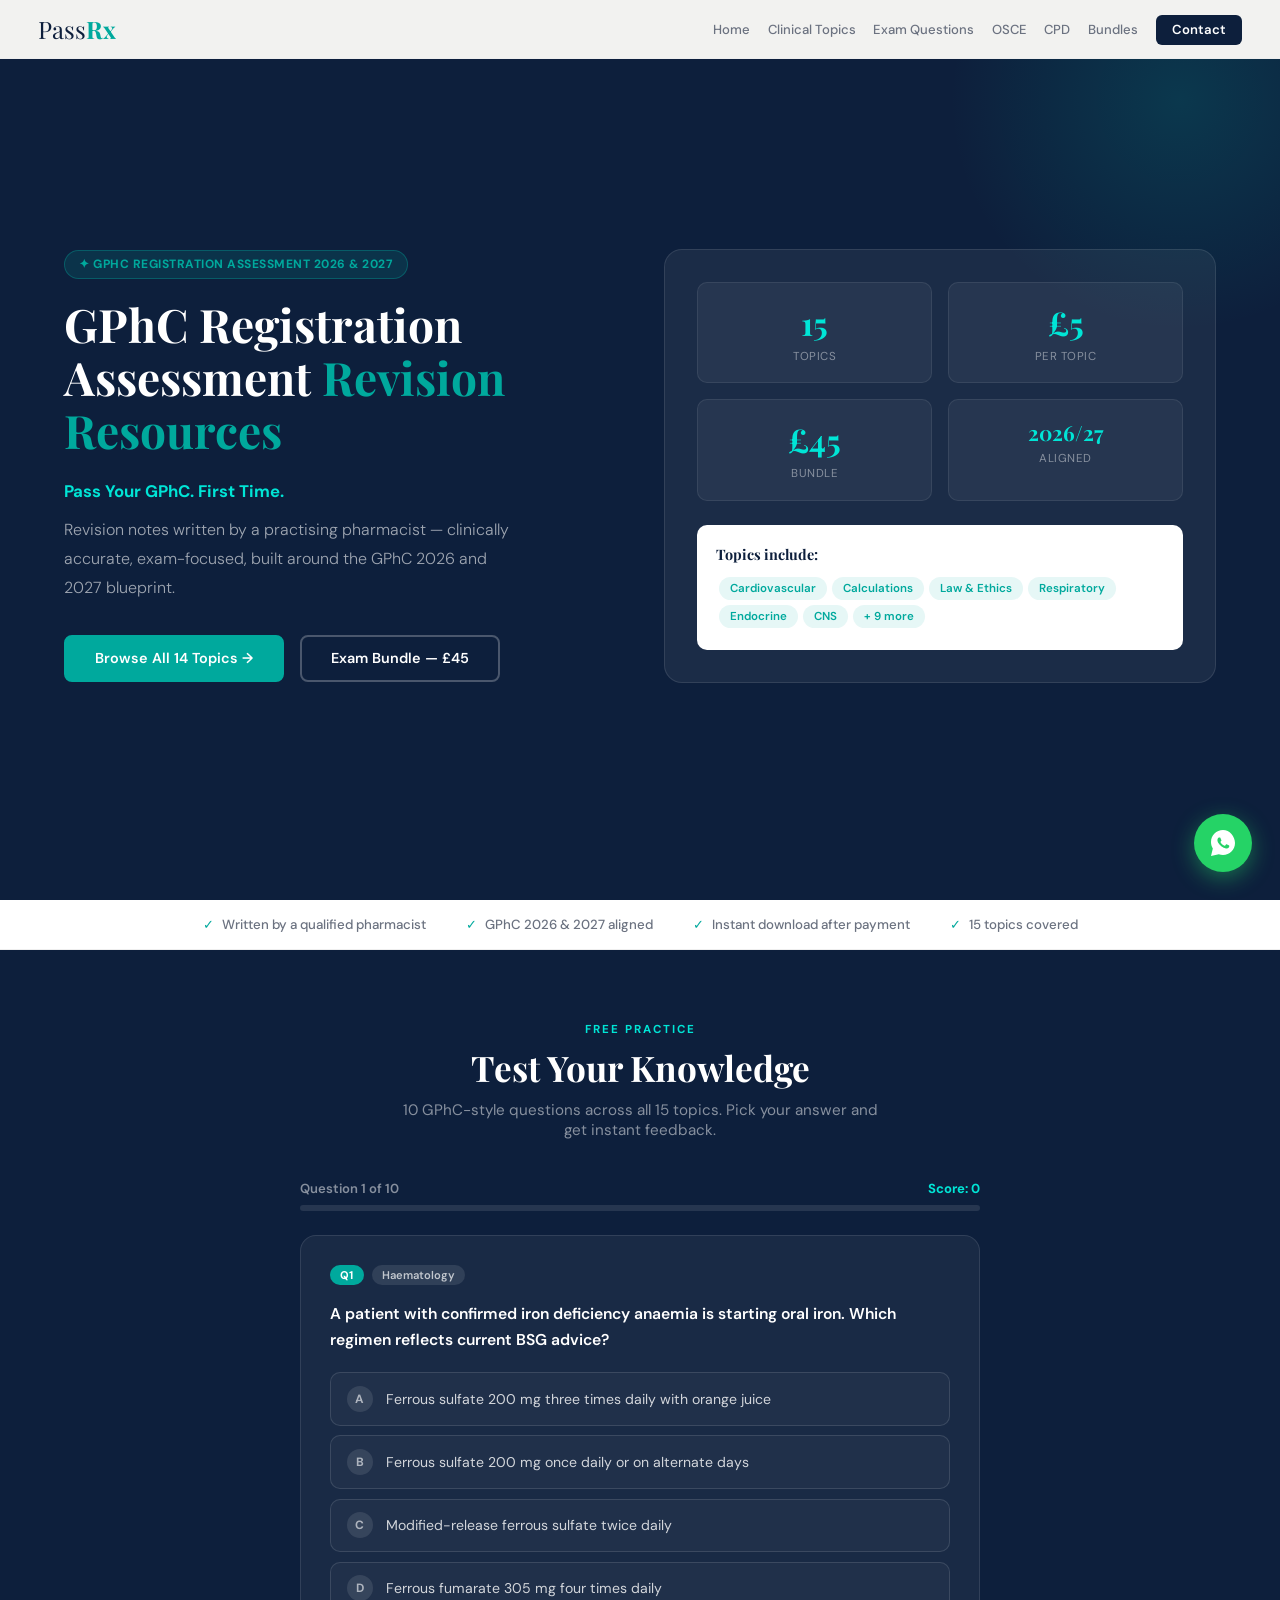
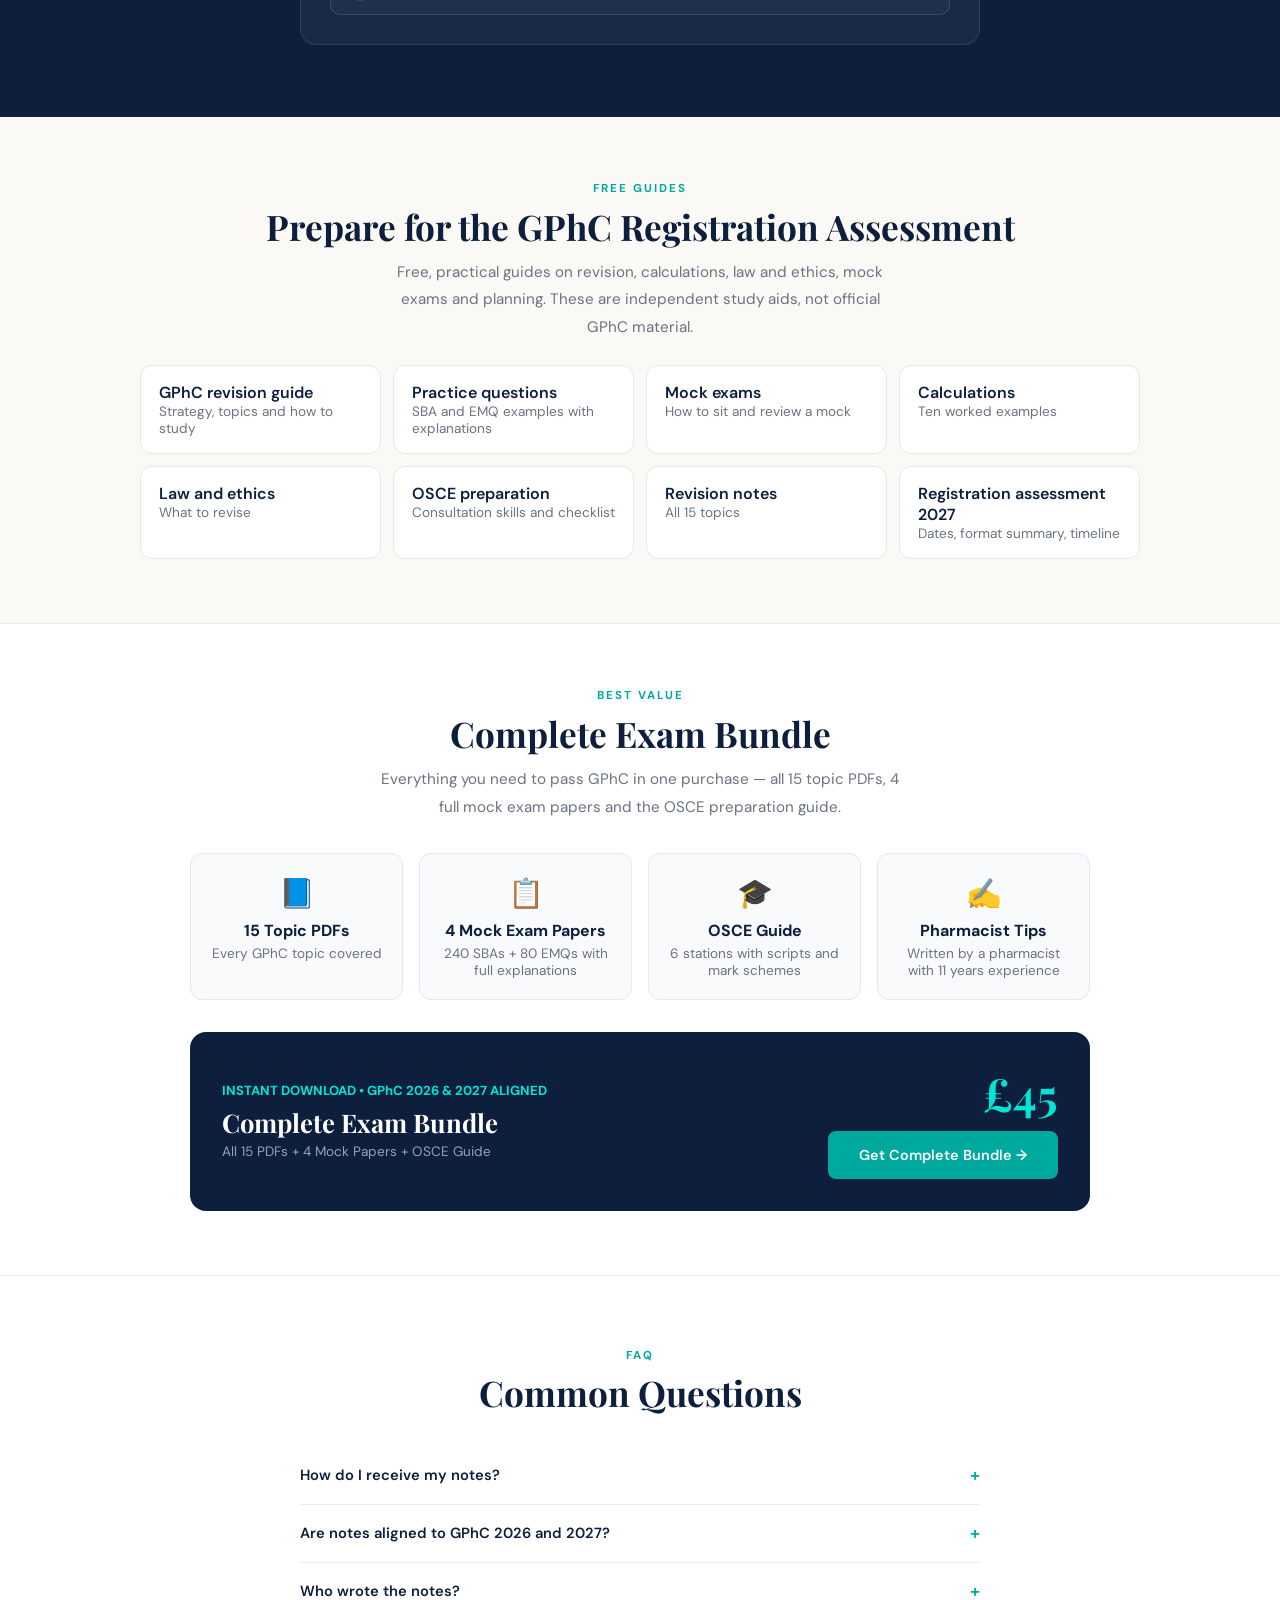
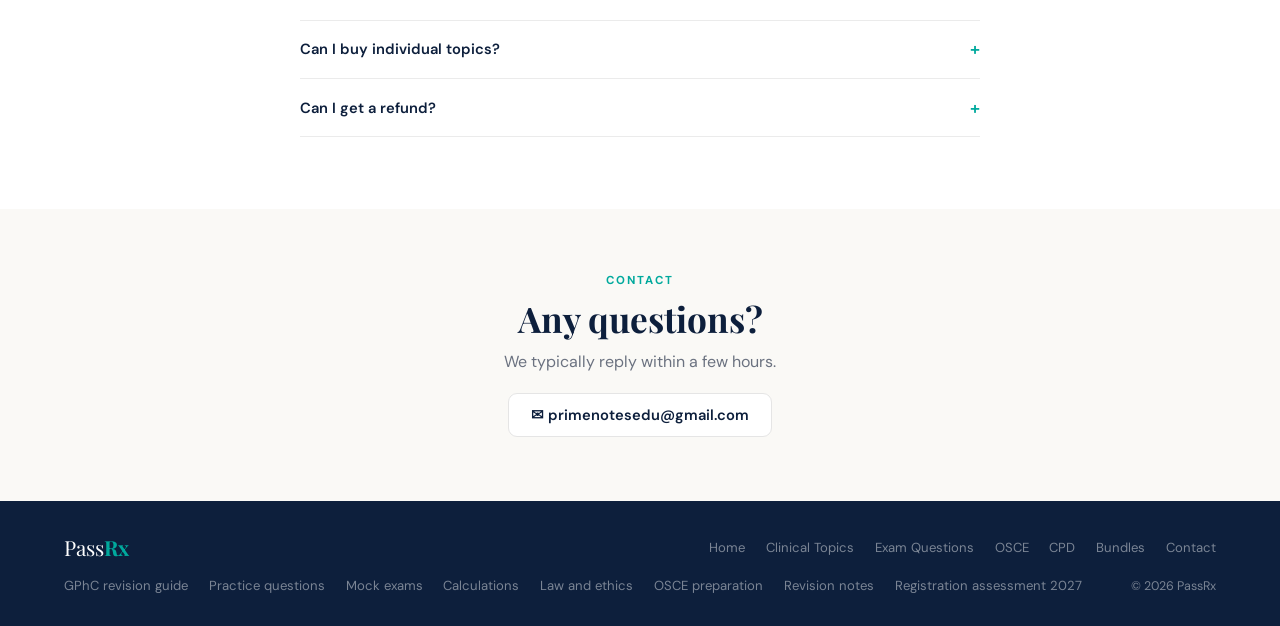
==== commit 2f90237d: "CPD bundle: 14 topics, £70 separately Co-Authored-By: Claude Sonnet 5.5 <noreply@anthropic.com> Clau" ====
--- a/index.html
+++ b/index.html
@@ -219,7 +219,7 @@
     <h1>GPhC Registration Assessment <i>Revision Resources</i></h1>
     <p style="color:var(--tb);font-weight:700;font-size:1.05rem;margin-bottom:.6rem;">Pass Your GPhC. First Time.</p>
     <p>Revision notes written by a practising pharmacist &mdash; clinically accurate, exam-focused, built around the GPhC 2026 and 2027 blueprint.</p>
-    <a class="btn" href="/#topics" onclick="go('topics');return false;">Browse All 15 Topics &rarr;</a>
+    <a class="btn" href="/#topics" onclick="go('topics');return false;">Browse All 14 Topics &rarr;</a>
     <a class="btn-ghost" href="https://primenotes.gumroad.com/l/exambundle" target="_blank" rel="noopener">Exam Bundle &mdash; &pound;45</a>
   </div>
   <div class="hero-card">
@@ -680,16 +680,16 @@
   <div style="background:linear-gradient(135deg,#064e3b,#0d1f3c);border-radius:16px;padding:32px;margin-bottom:2.5rem;display:flex;align-items:center;justify-content:space-between;flex-wrap:wrap;gap:20px;">
     <div>
       <div style="background:rgba(5,150,105,.3);color:#6ee7b7;font-size:.72rem;font-weight:700;padding:4px 12px;border-radius:20px;display:inline-block;margin-bottom:10px;">BEST VALUE</div>
-      <h2 style="font-family:'Playfair Display',serif;font-size:1.6rem;color:white;margin-bottom:.4rem;">CPD Bundle &mdash; All 11 Topics</h2>
-      <p style="color:rgba(255,255,255,.55);font-size:.9rem;margin-bottom:.6rem;">Every available CPD resource in one download. Save &pound;25 vs buying individually.</p>
+      <h2 style="font-family:'Playfair Display',serif;font-size:1.6rem;color:white;margin-bottom:.4rem;">CPD Bundle &mdash; All 14 Topics</h2>
+      <p style="color:rgba(255,255,255,.55);font-size:.9rem;margin-bottom:.6rem;">Every available CPD resource in one download. Save &pound;40 vs buying individually.</p>
       <div style="display:flex;flex-wrap:wrap;gap:6px;">
-        <span style="background:rgba(255,255,255,.1);color:rgba(255,255,255,.7);font-size:.75rem;padding:3px 10px;border-radius:20px;">11 CPD PDFs</span>
+        <span style="background:rgba(255,255,255,.1);color:rgba(255,255,255,.7);font-size:.75rem;padding:3px 10px;border-radius:20px;">14 CPD PDFs</span>
         <span style="background:rgba(255,255,255,.1);color:rgba(255,255,255,.7);font-size:.75rem;padding:3px 10px;border-radius:20px;">CPD reflection prompts</span>
         <span style="background:rgba(255,255,255,.1);color:rgba(255,255,255,.7);font-size:.75rem;padding:3px 10px;border-radius:20px;">Instant download</span>
       </div>
     </div>
     <div style="text-align:right;">
-      <div style="font-size:.9rem;color:rgba(255,255,255,.4);text-decoration:line-through;margin-bottom:2px;">&pound;55 separately</div>
+      <div style="font-size:.9rem;color:rgba(255,255,255,.4);text-decoration:line-through;margin-bottom:2px;">&pound;70 separately</div>
       <div style="font-family:'Playfair Display',serif;font-size:2.8rem;font-weight:700;color:#6ee7b7;">&pound;30</div>
       <a href="https://primenotes.gumroad.com/l/Cpddbundle" target="_blank" rel="noopener" style="display:inline-block;background:#059669;color:white;font-weight:700;padding:12px 28px;border-radius:50px;text-decoration:none;font-size:.95rem;margin-top:8px;">Get CPD Bundle &rarr;</a>
     </div>
@@ -765,7 +765,12 @@
 
     <div class="cpd-card featured"><div class="cpd-badge">CPD</div><div class="cpd-card-body"><h3>Pain Management</h3><p class="cpd-desc">Analgesic ladder, opioid comparison and conversion, neuropathic pain (NG193), pregabalin as a CD.</p><div class="cpd-meta-row"><span class="cpd-meta-tag">NICE NG193</span><span class="cpd-meta-tag">WHO ladder</span></div><div class="cpd-footer"><div class="cpd-price">&pound;5</div><a href="https://primenotes.gumroad.com/l/itfxnm" target="_blank" rel="noopener" class="btn-cpd">Get Resource &rarr;</a></div></div></div>
 
-    <div class="cpd-card" style="border-style:dashed;"><div class="cpd-badge cpd-badge-soon">COMING SOON</div><div class="cpd-card-body"><h3>More Topics Coming</h3><ul class="cpd-soon-list"><li>GI Medicine &mdash; GORD, IBD, H. pylori</li><li>Haematology &mdash; anaemia, anticoagulation in cancer</li><li>Dermatology &mdash; eczema, psoriasis, acne</li><li>Law and Ethics &mdash; CD regulations, confidentiality</li></ul><a href="mailto:primenotesedu@gmail.com?subject=CPD notify me" class="btn-outline-cpd">Notify Me &rarr;</a></div></div>
+    <div class="cpd-card featured"><div class="cpd-badge">CPD</div><div class="cpd-card-body"><h3>Haematology and Oncology</h3><p class="cpd-desc">Anaemia, iron and B12 treatment, anticoagulation in active cancer (NG158) and neutropenic sepsis.</p><div class="cpd-meta-row"><span class="cpd-meta-tag">NICE NG158</span><span class="cpd-meta-tag">NICE CG151</span><span class="cpd-meta-tag">Current BNF</span></div><div class="cpd-footer"><div class="cpd-price">&pound;5</div><a href="https://primenotes.gumroad.com/l/Haem" target="_blank" rel="noopener" class="btn-cpd">Get Resource &rarr;</a></div></div></div>
+
+    <div class="cpd-card featured"><div class="cpd-badge">CPD</div><div class="cpd-card-body"><h3>Dermatology</h3><p class="cpd-desc">Eczema, psoriasis (CG153), acne (NG198), emollient fire risk, methotrexate safety and skin cancer red flags.</p><div class="cpd-meta-row"><span class="cpd-meta-tag">NICE CG153</span><span class="cpd-meta-tag">NICE NG198</span><span class="cpd-meta-tag">Current BNF</span></div><div class="cpd-footer"><div class="cpd-price">&pound;5</div><a href="https://primenotes.gumroad.com/l/Dermatologycpd" target="_blank" rel="noopener" class="btn-cpd">Get Resource &rarr;</a></div></div></div>
+
+    <div class="cpd-card featured"><div class="cpd-badge">CPD</div><div class="cpd-card-body"><h3>Law and Ethics</h3><p class="cpd-desc">Controlled drugs, confidentiality, consent and capacity, GPhC standards and the 2026 supervision changes.</p><div class="cpd-meta-row"><span class="cpd-meta-tag">GPhC standards</span><span class="cpd-meta-tag">Misuse of Drugs Regs</span><span class="cpd-meta-tag">Current BNF</span></div><div class="cpd-footer"><div class="cpd-price">&pound;5</div><a href="https://primenotes.gumroad.com/l/Lawandethicscpd" target="_blank" rel="noopener" class="btn-cpd">Get Resource &rarr;</a></div></div></div>
+
 
   </div>
 </div>
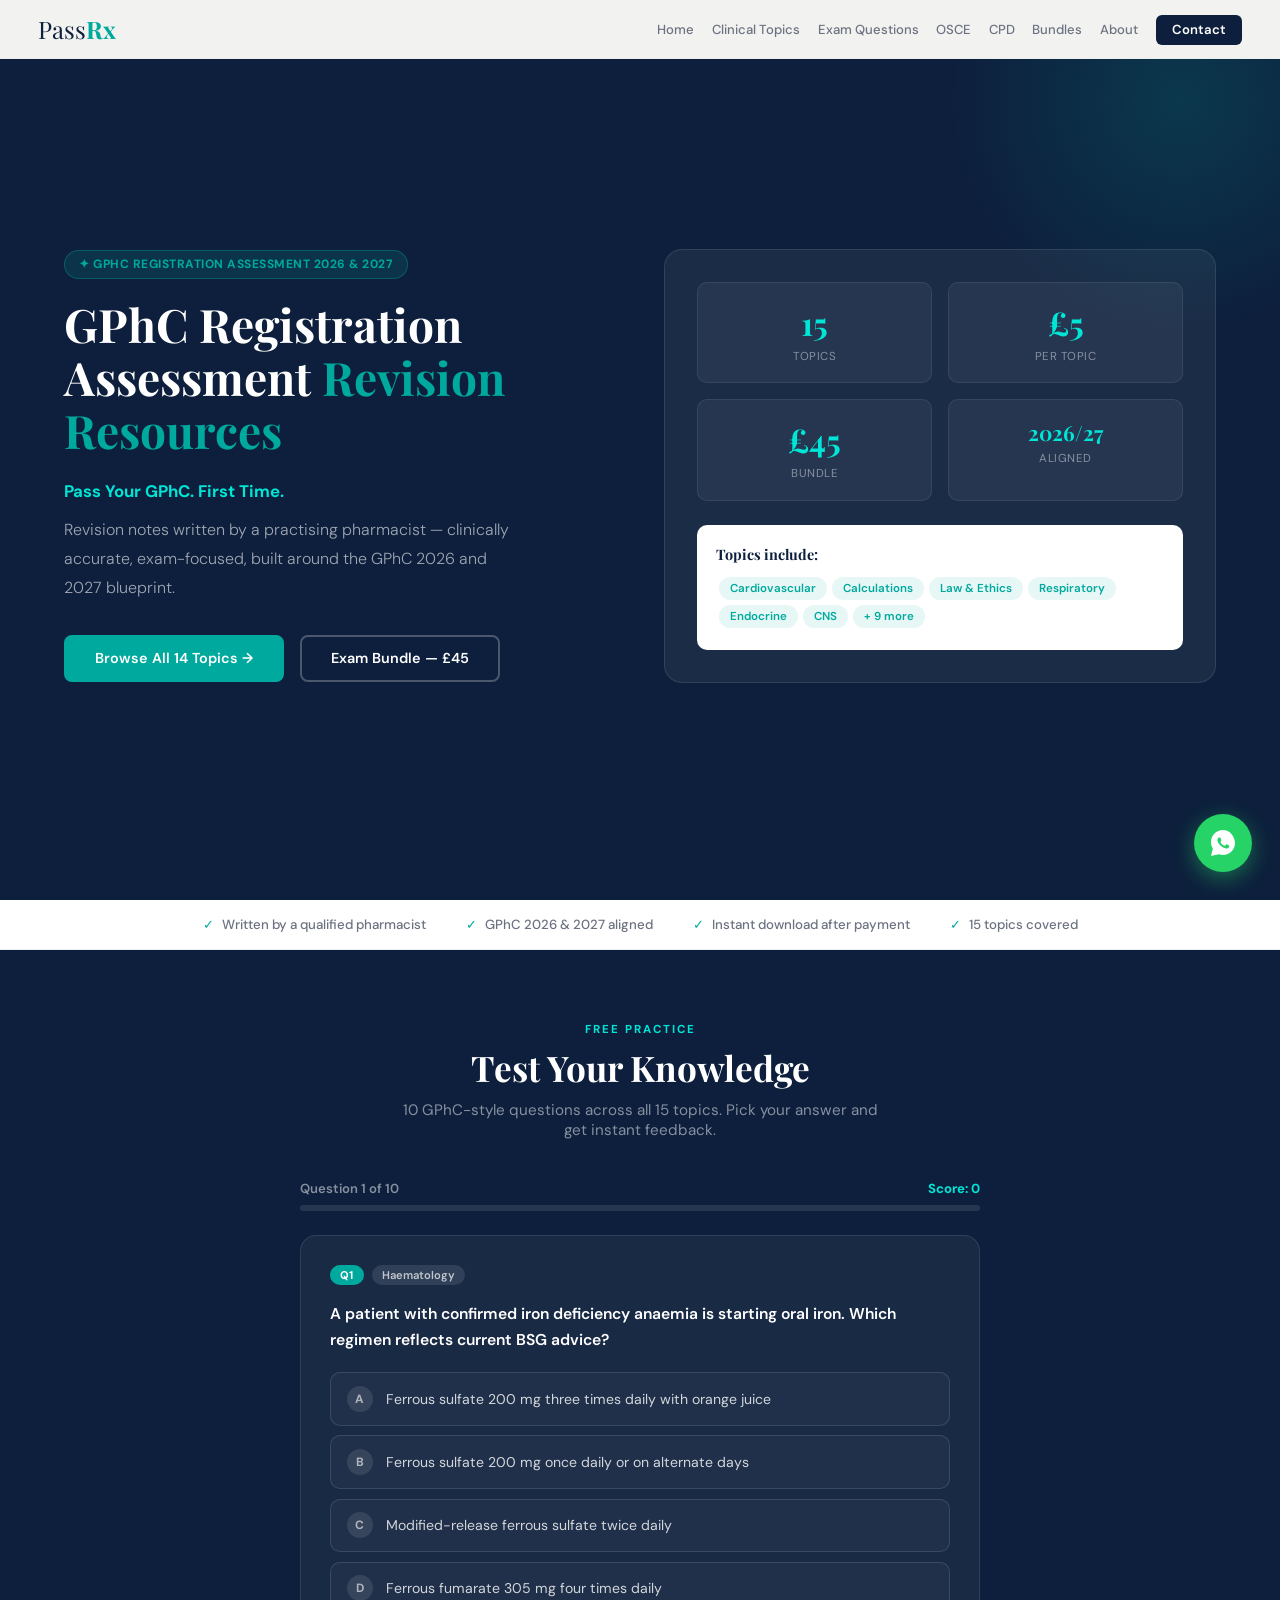
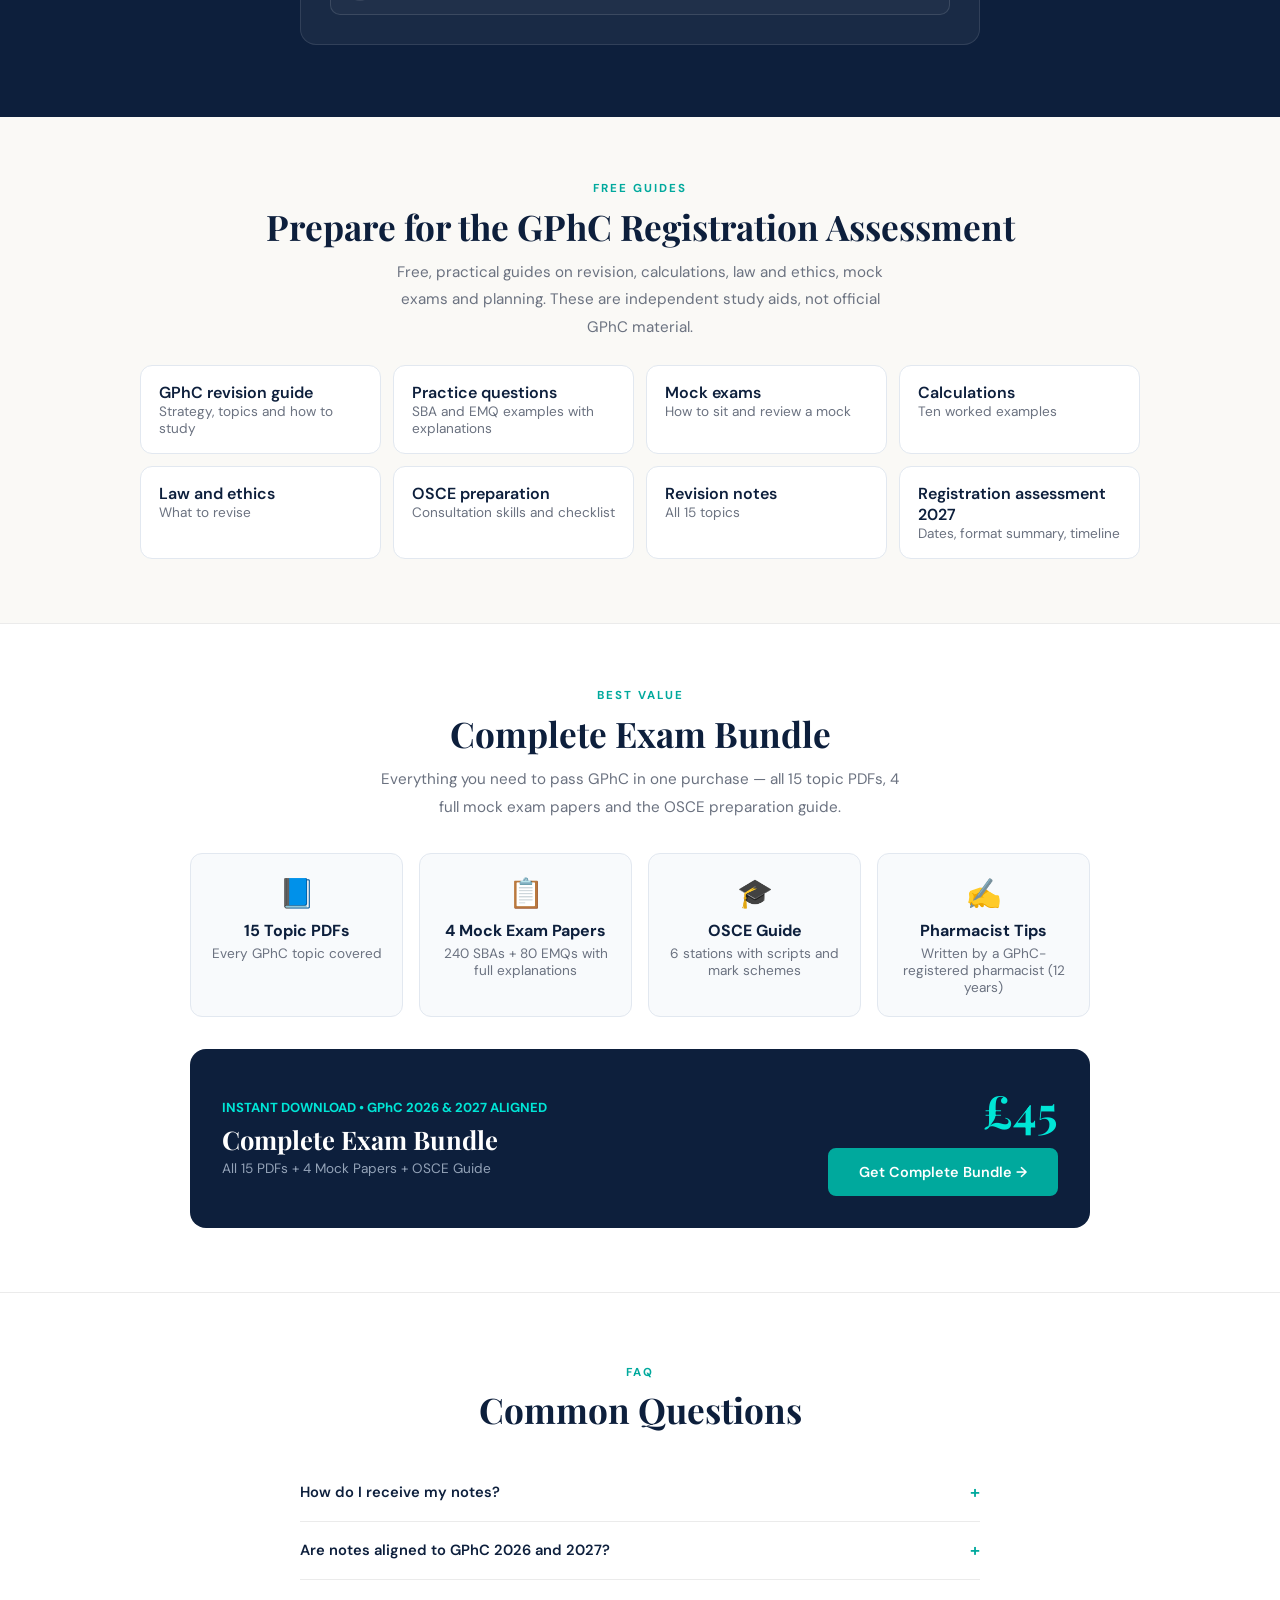
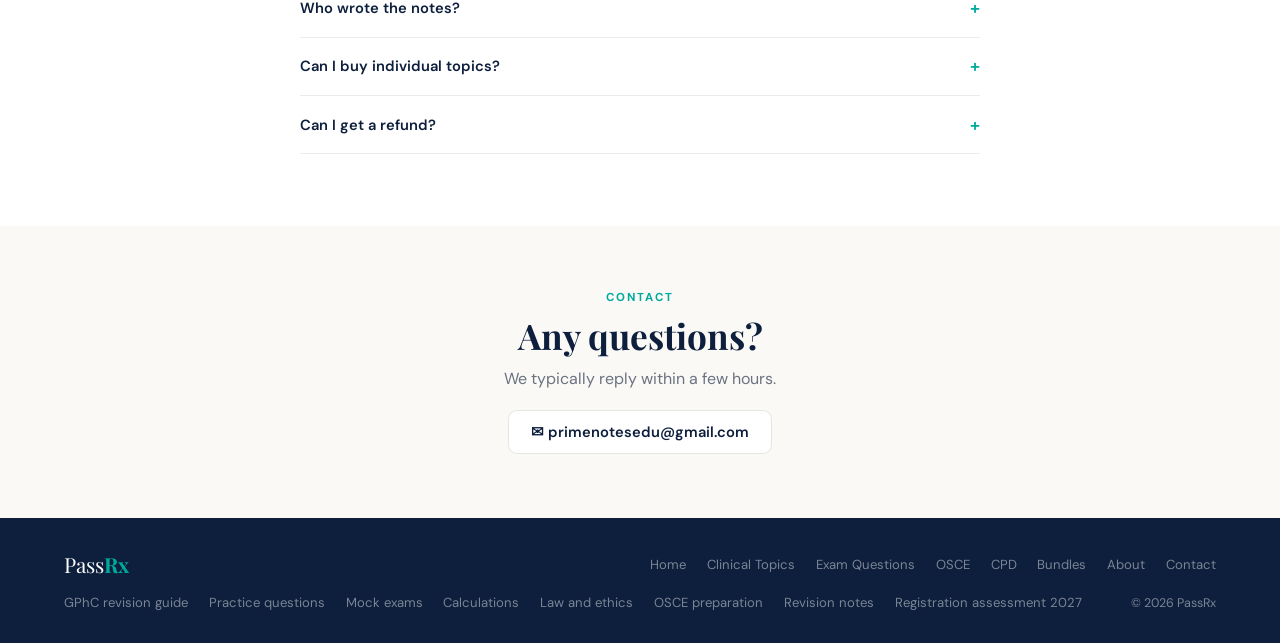
==== commit 9f3fb542: "Add About tab to nav and footer; update bio to GPhC-registered 12 years Co-Authored-By: Claude Sonne" ====
--- a/index.html
+++ b/index.html
@@ -195,7 +195,7 @@
 .whatsapp-float .wa-icon svg{width:32px;height:32px;}
 @keyframes wa-pulse{0%{box-shadow:0 0 0 0 rgba(37,211,102,.55);}70%{box-shadow:0 0 0 14px rgba(37,211,102,0);}100%{box-shadow:0 0 0 0 rgba(37,211,102,0);}}
 .hero h1{font-size:clamp(2rem,3.6vw,3.1rem)!important;}.nav-links a[href],.flinks a[href]{cursor:pointer;text-decoration:none}.gd{display:grid;grid-template-columns:repeat(auto-fill,minmax(240px,1fr));gap:12px;max-width:1000px;margin:1.5rem auto 0}.gd a{display:block;background:#fff;border:1.5px solid #e2e8f0;border-radius:12px;padding:1rem 1.1rem;text-decoration:none;color:var(--n);font-weight:600}.gd a span{display:block;font-weight:400;font-size:.85rem;color:var(--m)}.gd a:hover{border-color:var(--t)}
-</style>
+@media(max-width:720px){.ab-grid{grid-template-columns:1fr!important;gap:1.2rem!important}nav{flex-wrap:wrap;gap:.4rem}.nav-links{flex-wrap:wrap;gap:.5rem .8rem}}</style>
 </head>
 <body>
 
@@ -210,6 +210,7 @@
     <li><a href="/#osce" onclick="go('osce');return false;">OSCE</a></li>
     <li><a href="/#cpd" onclick="go('cpd');return false;">CPD</a></li>
     <li><a href="/#bundles" onclick="go('bundles');return false;">Bundles</a></li>
+    <li><a href="/#about" onclick="go('about');return false;">About</a></li>
     <li><a href="mailto:primenotesedu@gmail.com" class="nav-btn">Contact</a></li>
   </ul>
 </nav>
@@ -299,7 +300,7 @@
       <div style="background:#f8fafc;border:1.5px solid #e2e8f0;border-radius:12px;padding:20px;text-align:center;">
         <div style="font-size:1.8rem;margin-bottom:8px;">&#9997;</div>
         <div style="font-weight:700;color:var(--n);margin-bottom:4px;">Pharmacist Tips</div>
-        <div style="color:var(--m);font-size:.85rem;">Written by a pharmacist with 11 years experience</div>
+        <div style="color:var(--m);font-size:.85rem;">Written by a GPhC-registered pharmacist (12 years)</div>
       </div>
     </div>
     <div style="background:var(--n);border-radius:16px;padding:32px;display:flex;align-items:center;justify-content:space-between;flex-wrap:wrap;gap:20px;">
@@ -321,7 +322,7 @@
   <div class="faq-list">
     <div class="fi"><div class="fq" onclick="faq(this)">How do I receive my notes? <span class="fic">+</span></div><div class="fa">Your PDF is available for instant download immediately after payment &mdash; no waiting, no emails needed.</div></div>
     <div class="fi"><div class="fq" onclick="faq(this)">Are notes aligned to GPhC 2026 and 2027? <span class="fic">+</span></div><div class="fa">Yes &mdash; all 15 topics are cross-referenced against the GPhC 2026 and 2027 blueprints, NICE guidelines, and the BNF.</div></div>
-    <div class="fi"><div class="fq" onclick="faq(this)">Who wrote the notes? <span class="fic">+</span></div><div class="fa">Kamini Chauhan, a qualified community pharmacist with 11 years of clinical experience.</div></div>
+    <div class="fi"><div class="fq" onclick="faq(this)">Who wrote the notes? <span class="fic">+</span></div><div class="fa">Kamini Chauhan, a pharmacist who has been registered with the GPhC for 12 years.</div></div>
     <div class="fi"><div class="fq" onclick="faq(this)">Can I buy individual topics? <span class="fic">+</span></div><div class="fa">Yes &mdash; each topic is &pound;5 on the Clinical Topics page. The Complete Bundle at &pound;45 includes all 15 topics, 4 mock exam papers and the OSCE guide.</div></div>
     <div class="fi"><div class="fq" onclick="faq(this)">Can I get a refund? <span class="fic">+</span></div><div class="fa">As these are digital products, refunds cannot be offered once PDFs have been delivered. Contact primenotesedu@gmail.com with any concerns.</div></div>
   </div>
@@ -342,6 +343,7 @@
     <a href="/#osce" onclick="go('osce');return false;">OSCE</a>
     <a href="/#cpd" onclick="go('cpd');return false;">CPD</a>
     <a href="/#bundles" onclick="go('bundles');return false;">Bundles</a>
+    <a href="/#about" onclick="go('about');return false;">About</a>
     <a href="mailto:primenotesedu@gmail.com">Contact</a>
   </div>
   <div class="flinks" aria-label="Guides"><a href="/gphc-registration-assessment-revision/">GPhC revision guide</a><a href="/gphc-registration-assessment-questions/">Practice questions</a><a href="/gphc-mock-exam/">Mock exams</a><a href="/gphc-calculations/">Calculations</a><a href="/gphc-law-and-ethics/">Law and ethics</a><a href="/gphc-osce/">OSCE preparation</a><a href="/gphc-revision-notes/">Revision notes</a><a href="/gphc-registration-assessment-2027/">Registration assessment 2027</a></div>
@@ -385,6 +387,7 @@
     <li><a href="/#osce" onclick="go('osce');return false;">OSCE</a></li>
     <li><a href="/#cpd" onclick="go('cpd');return false;">CPD</a></li>
     <li><a href="/#bundles" onclick="go('bundles');return false;">Bundles</a></li>
+    <li><a href="/#about" onclick="go('about');return false;">About</a></li>
     <li><a href="mailto:primenotesedu@gmail.com" class="nav-btn">Contact</a></li>
   </ul>
 </nav>
@@ -446,6 +449,7 @@
     <a href="/#osce" onclick="go('osce');return false;">OSCE</a>
     <a href="/#cpd" onclick="go('cpd');return false;">CPD</a>
     <a href="/#bundles" onclick="go('bundles');return false;">Bundles</a>
+    <a href="/#about" onclick="go('about');return false;">About</a>
     <a href="mailto:primenotesedu@gmail.com">Contact</a>
   </div>
   <div class="flinks" aria-label="Guides"><a href="/gphc-registration-assessment-revision/">GPhC revision guide</a><a href="/gphc-registration-assessment-questions/">Practice questions</a><a href="/gphc-mock-exam/">Mock exams</a><a href="/gphc-calculations/">Calculations</a><a href="/gphc-law-and-ethics/">Law and ethics</a><a href="/gphc-osce/">OSCE preparation</a><a href="/gphc-revision-notes/">Revision notes</a><a href="/gphc-registration-assessment-2027/">Registration assessment 2027</a></div>
@@ -464,6 +468,7 @@
     <li><a href="/#osce" onclick="go('osce');return false;">OSCE</a></li>
     <li><a href="/#cpd" onclick="go('cpd');return false;">CPD</a></li>
     <li><a href="/#bundles" onclick="go('bundles');return false;">Bundles</a></li>
+    <li><a href="/#about" onclick="go('about');return false;">About</a></li>
     <li><a href="mailto:primenotesedu@gmail.com" class="nav-btn">Contact</a></li>
   </ul>
 </nav>
@@ -521,6 +526,7 @@
     <a href="/#osce" onclick="go('osce');return false;">OSCE</a>
     <a href="/#cpd" onclick="go('cpd');return false;">CPD</a>
     <a href="/#bundles" onclick="go('bundles');return false;">Bundles</a>
+    <a href="/#about" onclick="go('about');return false;">About</a>
     <a href="mailto:primenotesedu@gmail.com">Contact</a>
   </div>
   <div class="flinks" aria-label="Guides"><a href="/gphc-registration-assessment-revision/">GPhC revision guide</a><a href="/gphc-registration-assessment-questions/">Practice questions</a><a href="/gphc-mock-exam/">Mock exams</a><a href="/gphc-calculations/">Calculations</a><a href="/gphc-law-and-ethics/">Law and ethics</a><a href="/gphc-osce/">OSCE preparation</a><a href="/gphc-revision-notes/">Revision notes</a><a href="/gphc-registration-assessment-2027/">Registration assessment 2027</a></div>
@@ -539,6 +545,7 @@
     <li><a href="/#osce" onclick="go('osce');return false;">OSCE</a></li>
     <li><a href="/#cpd" onclick="go('cpd');return false;">CPD</a></li>
     <li><a href="/#bundles" onclick="go('bundles');return false;">Bundles</a></li>
+    <li><a href="/#about" onclick="go('about');return false;">About</a></li>
     <li><a href="mailto:primenotesedu@gmail.com" class="nav-btn">Contact</a></li>
   </ul>
 </nav>
@@ -643,6 +650,7 @@
     <a href="/#osce" onclick="go('osce');return false;">OSCE</a>
     <a href="/#cpd" onclick="go('cpd');return false;">CPD</a>
     <a href="/#bundles" onclick="go('bundles');return false;">Bundles</a>
+    <a href="/#about" onclick="go('about');return false;">About</a>
     <a href="mailto:primenotesedu@gmail.com">Contact</a>
   </div>
   <div class="flinks" aria-label="Guides"><a href="/gphc-registration-assessment-revision/">GPhC revision guide</a><a href="/gphc-registration-assessment-questions/">Practice questions</a><a href="/gphc-mock-exam/">Mock exams</a><a href="/gphc-calculations/">Calculations</a><a href="/gphc-law-and-ethics/">Law and ethics</a><a href="/gphc-osce/">OSCE preparation</a><a href="/gphc-revision-notes/">Revision notes</a><a href="/gphc-registration-assessment-2027/">Registration assessment 2027</a></div>
@@ -661,6 +669,7 @@
     <li><a href="/#osce" onclick="go('osce');return false;">OSCE</a></li>
     <li><a href="/#cpd" onclick="go('cpd');return false;" style="color:var(--n);font-weight:600;">CPD</a></li>
     <li><a href="/#bundles" onclick="go('bundles');return false;">Bundles</a></li>
+    <li><a href="/#about" onclick="go('about');return false;">About</a></li>
     <li><a href="mailto:primenotesedu@gmail.com" class="nav-btn">Contact</a></li>
   </ul>
 </nav>
@@ -783,6 +792,7 @@
     <a href="/#osce" onclick="go('osce');return false;">OSCE</a>
     <a href="/#cpd" onclick="go('cpd');return false;">CPD</a>
     <a href="/#bundles" onclick="go('bundles');return false;">Bundles</a>
+    <a href="/#about" onclick="go('about');return false;">About</a>
     <a href="mailto:primenotesedu@gmail.com">Contact</a>
   </div>
   <div class="flinks" aria-label="Guides"><a href="/gphc-registration-assessment-revision/">GPhC revision guide</a><a href="/gphc-registration-assessment-questions/">Practice questions</a><a href="/gphc-mock-exam/">Mock exams</a><a href="/gphc-calculations/">Calculations</a><a href="/gphc-law-and-ethics/">Law and ethics</a><a href="/gphc-osce/">OSCE preparation</a><a href="/gphc-revision-notes/">Revision notes</a><a href="/gphc-registration-assessment-2027/">Registration assessment 2027</a></div>
@@ -801,23 +811,24 @@
     <li><a href="/#osce" onclick="go('osce');return false;">OSCE</a></li>
     <li><a href="/#cpd" onclick="go('cpd');return false;">CPD</a></li>
     <li><a href="/#bundles" onclick="go('bundles');return false;">Bundles</a></li>
+    <li><a href="/#about" onclick="go('about');return false;">About</a></li>
     <li><a href="mailto:primenotesedu@gmail.com" class="nav-btn">Contact</a></li>
   </ul>
 </nav>
 <div style="background:var(--n);padding:7rem 5% 3.5rem;position:relative;overflow:hidden;">
   <div style="position:absolute;inset:0;background:radial-gradient(circle at 75% 50%,rgba(0,169,157,.14),transparent 55%);pointer-events:none;"></div>
   <div class="slbl">About</div>
-  <h2 style="font-family:'Playfair Display',serif;font-size:clamp(2rem,4vw,3rem);color:white;margin-bottom:.8rem;">Meet Your<br><span style="color:var(--t);">Pharmacist.</span></h2>
-  <p style="color:rgba(255,255,255,.55);max-width:480px;line-height:1.8;">PassRx was built by a practising pharmacist who understands exactly what the GPhC Registration Assessment demands &mdash; for Autumn 2026 and Summer 2027 candidates.</p>
-</div>
-<div style="padding:3.5rem 5%;background:#fff;display:grid;grid-template-columns:auto 1fr;gap:2.5rem;align-items:start;max-width:860px;">
+  <h2 style="font-family:'Playfair Display',serif;font-size:clamp(2rem,4vw,3rem);color:white;margin-bottom:.8rem;">Meet <span style="color:var(--t);">Kamini.</span></h2>
+  <p style="color:rgba(255,255,255,.55);max-width:480px;line-height:1.8;">PassRx was built by a GPhC-registered pharmacist who understands exactly what the GPhC Registration Assessment demands.</p>
+</div>
+<div class="ab-grid" style="padding:3.5rem 5%;background:#fff;display:grid;grid-template-columns:auto minmax(0,780px);gap:2.5rem;align-items:start;justify-content:center;">
   <div style="width:90px;height:90px;border-radius:50%;background:linear-gradient(135deg,var(--t),#1a3560);display:flex;align-items:center;justify-content:center;font-family:'Playfair Display',serif;font-size:2.2rem;color:white;flex-shrink:0;">K</div>
   <div>
     <div style="font-family:'Playfair Display',serif;font-size:1.5rem;color:var(--n);font-weight:700;margin-bottom:.2rem;">Kamini Chauhan</div>
-    <div style="color:var(--t);font-size:.82rem;font-weight:600;text-transform:uppercase;letter-spacing:1px;margin-bottom:1rem;">Qualified Community Pharmacist &mdash; 11 Years Experience</div>
-    <p style="color:var(--m);line-height:1.9;font-size:.92rem;">I created PassRx to give pre-registration pharmacists the revision resource I wished I had &mdash; clinically accurate, exam-focused, and written by someone who understands pharmacy from the inside.</p>
-    <div style="display:flex;gap:1.8rem;margin-top:1.3rem;padding-top:1.3rem;border-top:1px solid #ebebeb;">
-      <div><span style="font-family:'Playfair Display',serif;font-size:1.6rem;font-weight:700;color:var(--t);display:block;">11+</span><span style="font-size:.72rem;color:var(--m);text-transform:uppercase;letter-spacing:.5px;">Years practising</span></div>
+    <div style="color:var(--t);font-size:.82rem;font-weight:600;text-transform:uppercase;letter-spacing:1px;margin-bottom:1rem;">GPhC-Registered Pharmacist &mdash; Registered for 12 Years</div>
+    <p style="color:var(--m);line-height:1.9;font-size:.92rem;">Hi, I'm Kamini Chauhan. I have been registered with the GPhC for 12 years, and I created PassRx to give pre-registration pharmacists the revision resource I wished I had &mdash; clinically accurate, exam-focused, and written by someone who understands pharmacy from the inside.</p>
+    <div style="display:flex;flex-wrap:wrap;gap:1.8rem;margin-top:1.3rem;padding-top:1.3rem;border-top:1px solid #ebebeb;">
+      <div><span style="font-family:'Playfair Display',serif;font-size:1.6rem;font-weight:700;color:var(--t);display:block;">12</span><span style="font-size:.72rem;color:var(--m);text-transform:uppercase;letter-spacing:.5px;">Years GPhC registered</span></div>
       <div><span style="font-family:'Playfair Display',serif;font-size:1.6rem;font-weight:700;color:var(--t);display:block;">15</span><span style="font-size:.72rem;color:var(--m);text-transform:uppercase;letter-spacing:.5px;">Topics written</span></div>
       <div><span style="font-family:'Playfair Display',serif;font-size:1.1rem;font-weight:700;color:var(--t);display:block;">2026/27</span><span style="font-size:.72rem;color:var(--m);text-transform:uppercase;letter-spacing:.5px;">Aligned</span></div>
     </div>
@@ -838,6 +849,7 @@
     <a href="/#osce" onclick="go('osce');return false;">OSCE</a>
     <a href="/#cpd" onclick="go('cpd');return false;">CPD</a>
     <a href="/#bundles" onclick="go('bundles');return false;">Bundles</a>
+    <a href="/#about" onclick="go('about');return false;">About</a>
     <a href="mailto:primenotesedu@gmail.com">Contact</a>
   </div>
   <div class="flinks" aria-label="Guides"><a href="/gphc-registration-assessment-revision/">GPhC revision guide</a><a href="/gphc-registration-assessment-questions/">Practice questions</a><a href="/gphc-mock-exam/">Mock exams</a><a href="/gphc-calculations/">Calculations</a><a href="/gphc-law-and-ethics/">Law and ethics</a><a href="/gphc-osce/">OSCE preparation</a><a href="/gphc-revision-notes/">Revision notes</a><a href="/gphc-registration-assessment-2027/">Registration assessment 2027</a></div>
